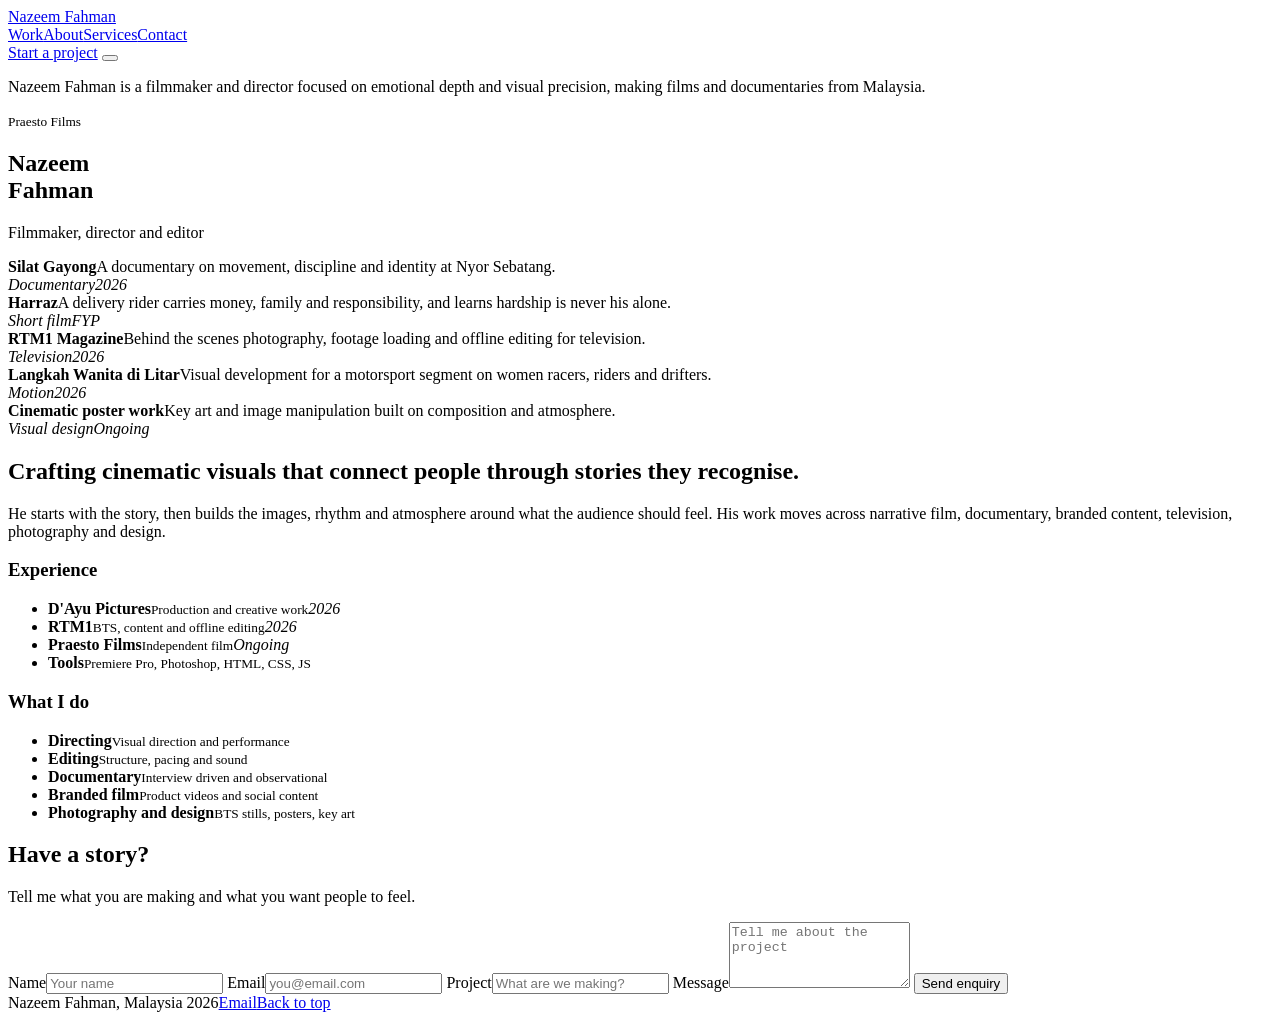
==== index.html @ bcbac44c "s" ====
<!doctype html>
<html lang="en">
<head>
<meta charset="utf-8">
<meta name="viewport" content="width=device-width,initial-scale=1,viewport-fit=cover">
<meta name="description" content="Nazeem Fahman is a filmmaker, director and editor in Malaysia making documentaries, short films and branded content.">
<title>Nazeem Fahman | Filmmaker</title>
<link rel="preconnect" href="https://fonts.googleapis.com">
<link rel="preconnect" href="https://fonts.gstatic.com" crossorigin>
<link href="https://fonts.googleapis.com/css2?family=Inter:wght@300;400;500;600;700&display=swap" rel="stylesheet">
<link rel="stylesheet" href="style.css">
</head>
<body>
<div class="grain" aria-hidden="true"></div>

<header class="nav glass">
  <a href="#top" class="brand">Nazeem Fahman</a>
  <nav><a href="#work">Work</a><a href="#about">About</a><a href="#services">Services</a><a href="#contact">Contact</a></nav>
  <a href="#contact" class="pill">Start a project</a>
  <button class="burger" aria-label="Menu" aria-expanded="false"><i></i><i></i></button>
</header>

<main id="top">

<!--
  SWAP IN YOUR OWN STILLS: add style="--img:url(images/your-still.jpg)" to any
  <div class="img"> below. Without it, the CSS placeholder look is used.
-->

<section class="frame hero">
  <div class="img p1"></div>
  <!-- PROFILE PHOTO: add style="--img:url(images/nazeem.jpg)" and delete the "ph" class -->
  <div class="glass bio"><div class="portrait ph" role="img" aria-label="Portrait of Nazeem Fahman"></div><div><p>Nazeem Fahman is a filmmaker and director focused on emotional depth and visual precision, making films and documentaries from Malaysia.</p><small>Praesto Films</small></div></div>
  <h1>Nazeem<br>Fahman</h1>
  <p class="role">Filmmaker, director and editor</p>
</section>

<div id="work"></div>

<section class="frame">
  <div style="--img:url(assets/img/warisangayong.png)" class="img p2"></div>
  <div class="cap glass"><div><b>Silat Gayong</b><span>A documentary on movement, discipline and identity at Nyor Sebatang.</span></div><em>Documentary</em><em>2026</em></div>
</section>

<section class="frame">
  <div style="--img:url(assets/img/sementaraada.png)" class="img p3"></div>
  <div class="cap glass"><div><b>Harraz</b><span>A delivery rider carries money, family and responsibility, and learns hardship is never his alone.</span></div><em>Short film</em><em>FYP</em></div>
</section>

<section class="frame">
  <div class="img p4"></div>
  <div class="cap glass"><div><b>RTM1 Magazine</b><span>Behind the scenes photography, footage loading and offline editing for television.</span></div><em>Television</em><em>2026</em></div>
</section>

<section class="frame">
  <div class="img p5"></div>
  <div class="cap glass"><div><b>Langkah Wanita di Litar</b><span>Visual development for a motorsport segment on women racers, riders and drifters.</span></div><em>Motion</em><em>2026</em></div>
</section>

<section class="frame">
  <div class="img p6"></div>
  <div class="cap glass"><div><b>Cinematic poster work</b><span>Key art and image manipulation built on composition and atmosphere.</span></div><em>Visual design</em><em>Ongoing</em></div>
</section>

<section class="stage" id="about">
  <div class="img p7"></div>
  <div class="wrap">
    <div class="glass card statement"><h2>Crafting cinematic visuals that connect people through stories they recognise.</h2>
      <p>He starts with the story, then builds the images, rhythm and atmosphere around what the audience should feel. His work moves across narrative film, documentary, branded content, television, photography and design.</p></div>
    <div class="grid2">
      <div class="glass card"><h3>Experience</h3>
        <ul class="plain"><li><b>D'Ayu Pictures</b><small>Production and creative work</small><em>2026</em></li><li><b>RTM1</b><small>BTS, content and offline editing</small><em>2026</em></li><li><b>Praesto Films</b><small>Independent film</small><em>Ongoing</em></li><li><b>Tools</b><small>Premiere Pro, Photoshop, HTML, CSS, JS</small><em></em></li></ul></div>
      <div class="glass card" id="services"><h3>What I do</h3>
        <ul class="plain"><li><b>Directing</b><small>Visual direction and performance</small><em></em></li><li><b>Editing</b><small>Structure, pacing and sound</small><em></em></li><li><b>Documentary</b><small>Interview driven and observational</small><em></em></li><li><b>Branded film</b><small>Product videos and social content</small><em></em></li><li><b>Photography and design</b><small>BTS stills, posters, key art</small><em></em></li></ul></div>
    </div>
  </div>
</section>

<section class="stage" id="contact">
  <div class="img p8"></div>
  <div class="wrap narrow">
    <div class="glass card">
      <h2>Have a story?</h2>
      <p class="sub">Tell me what you are making and what you want people to feel.</p>
      <form id="contactForm">
        <label>Name<input name="name" placeholder="Your name" required></label>
        <label>Email<input name="email" type="email" placeholder="you@email.com" required></label>
        <label>Project<input name="project" placeholder="What are we making?"></label>
        <label>Message<textarea name="message" rows="4" placeholder="Tell me about the project"></textarea></label>
        <button class="btn" type="submit">Send enquiry</button>
        <small id="formMessage" role="status"></small>
      </form>
    </div>
  </div>
</section>
</main>

<footer><span>Nazeem Fahman, Malaysia 2026</span><a href="mailto:nazeem@example.com">Email</a><a href="#top">Back to top</a></footer>
<script src="script.js"></script>
</body>
</html>
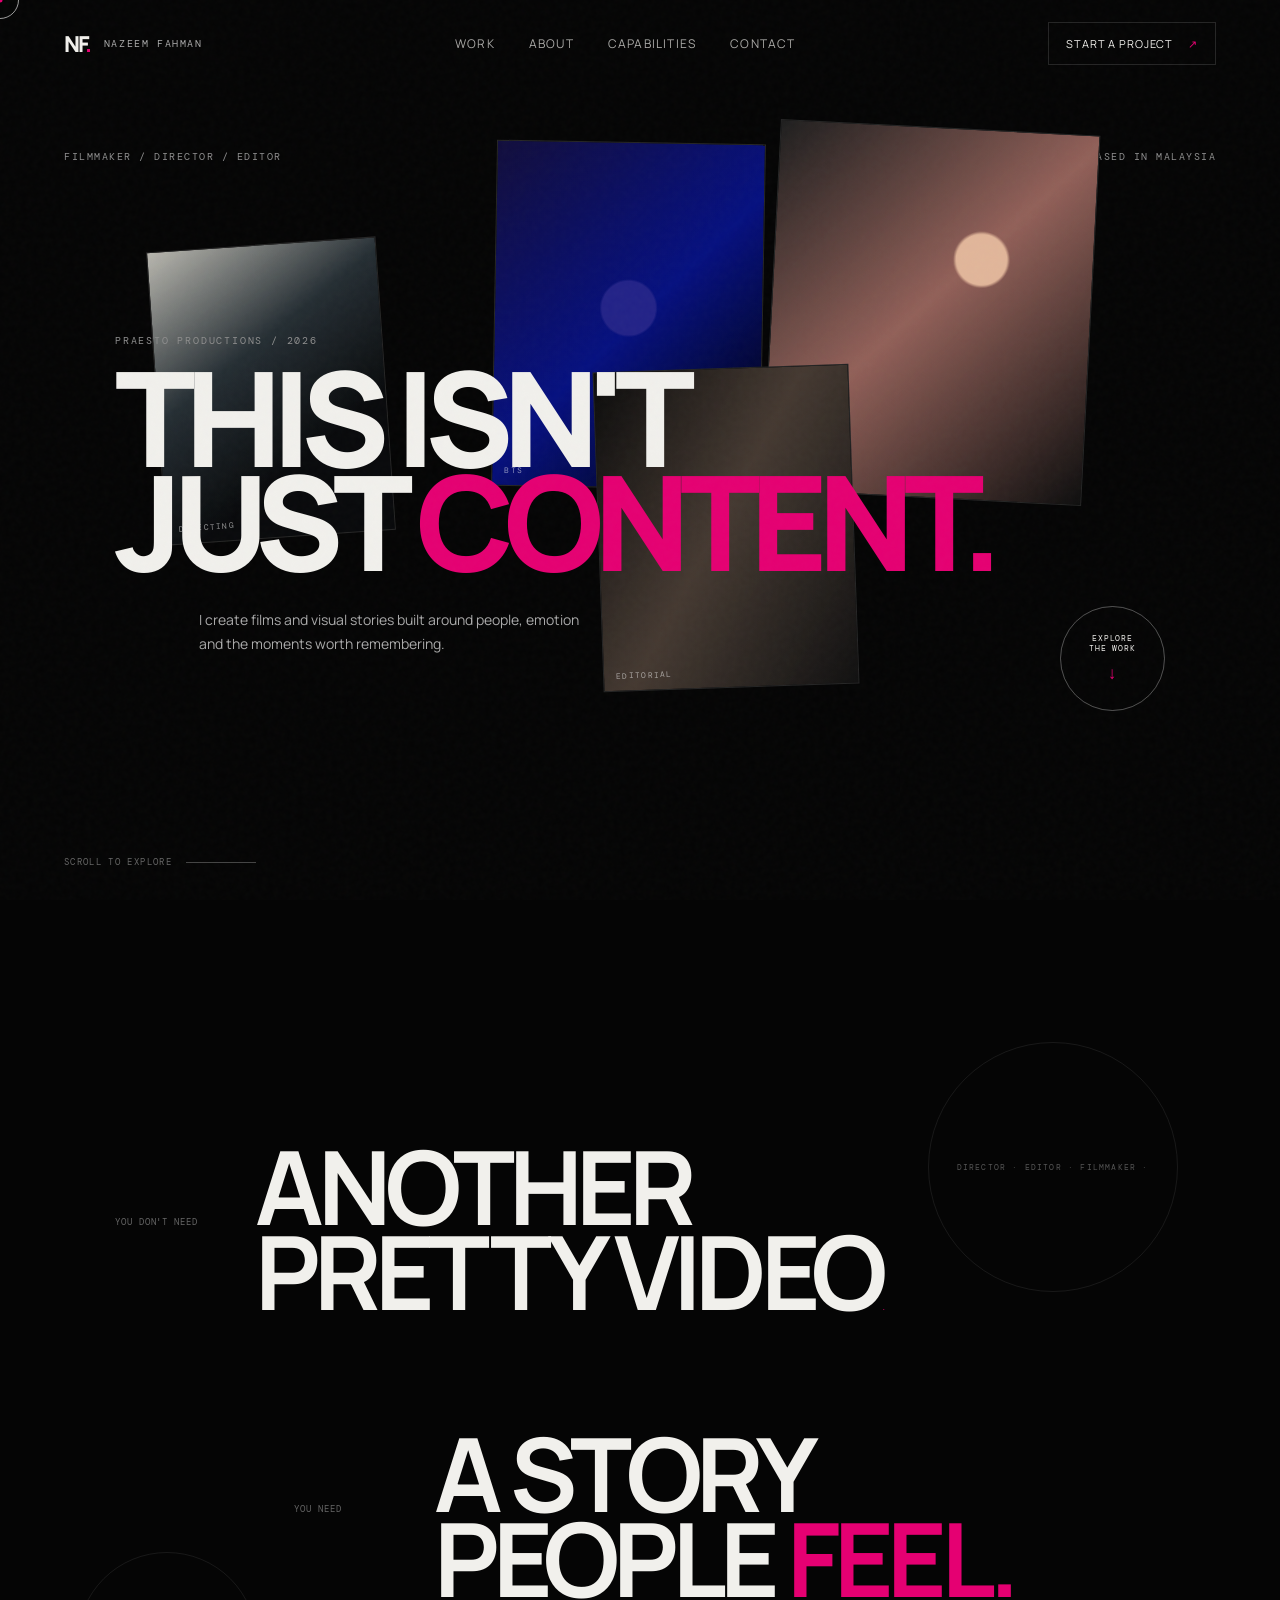
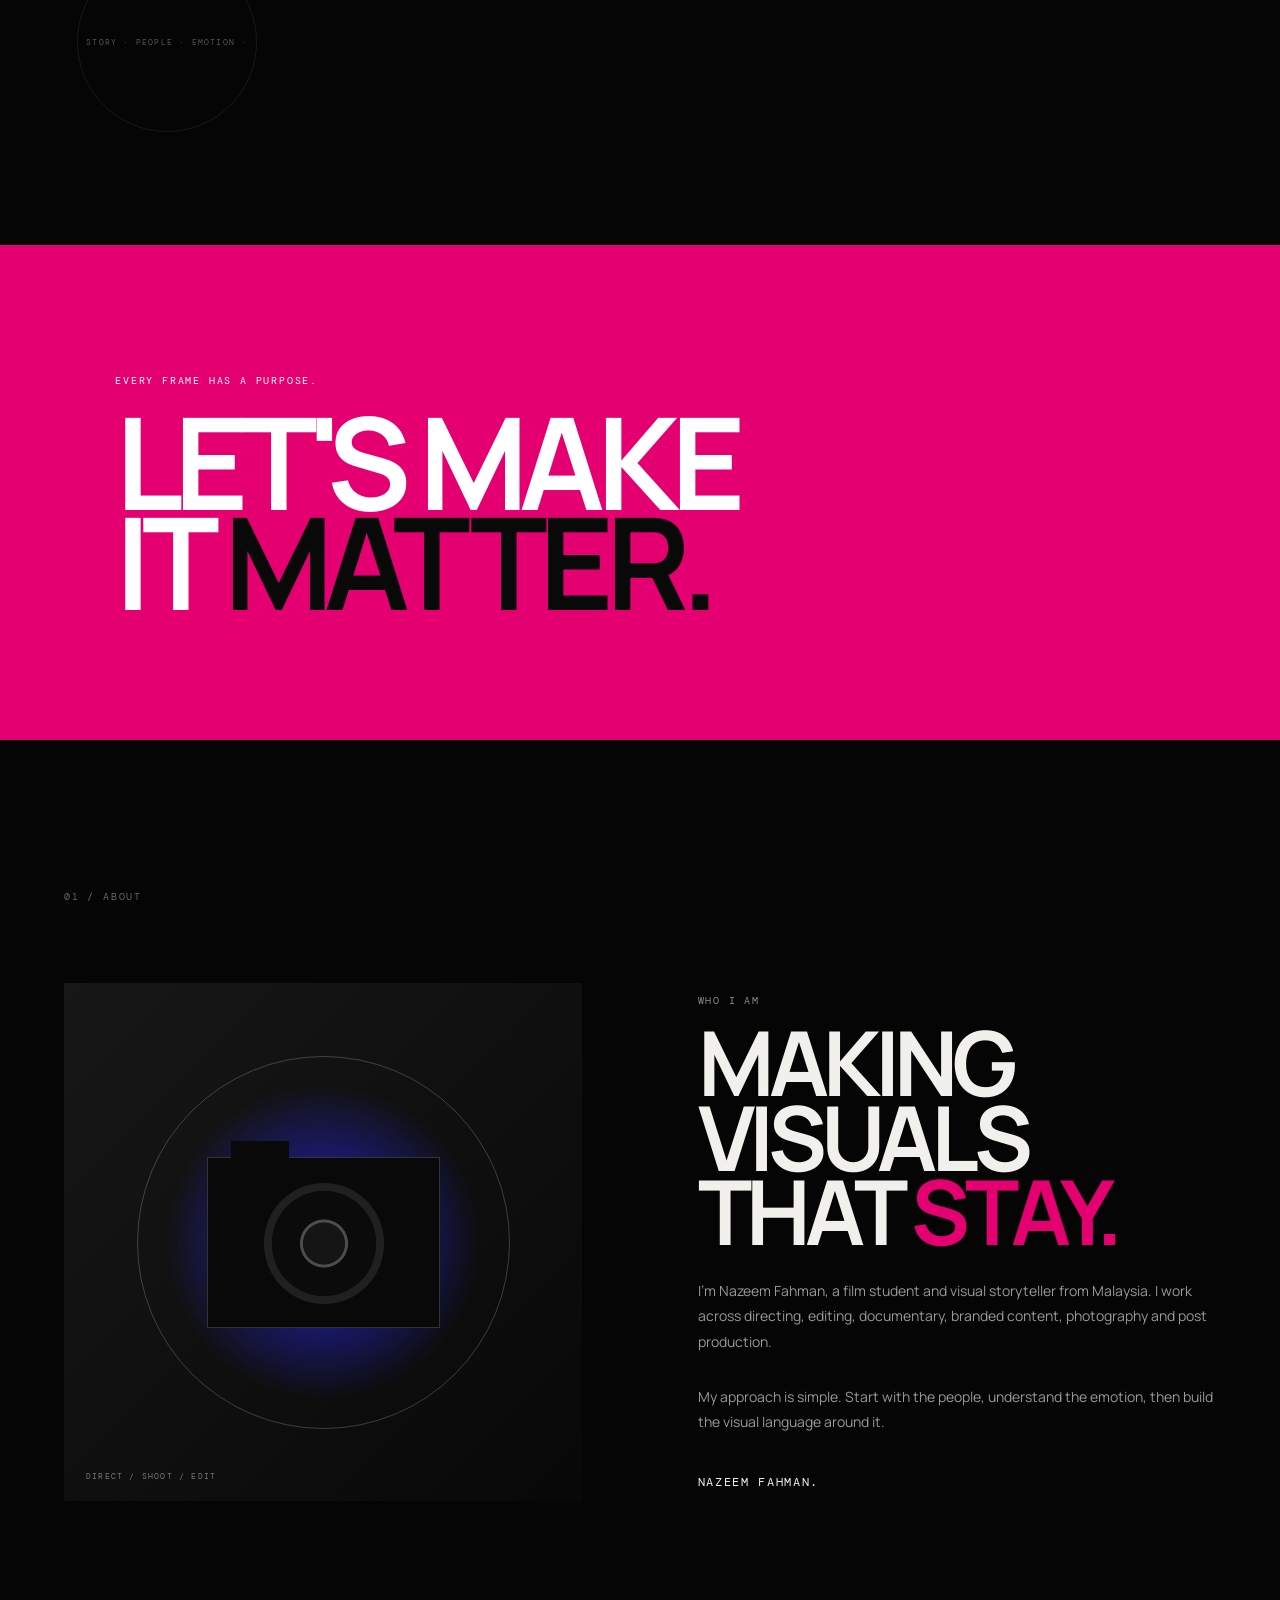
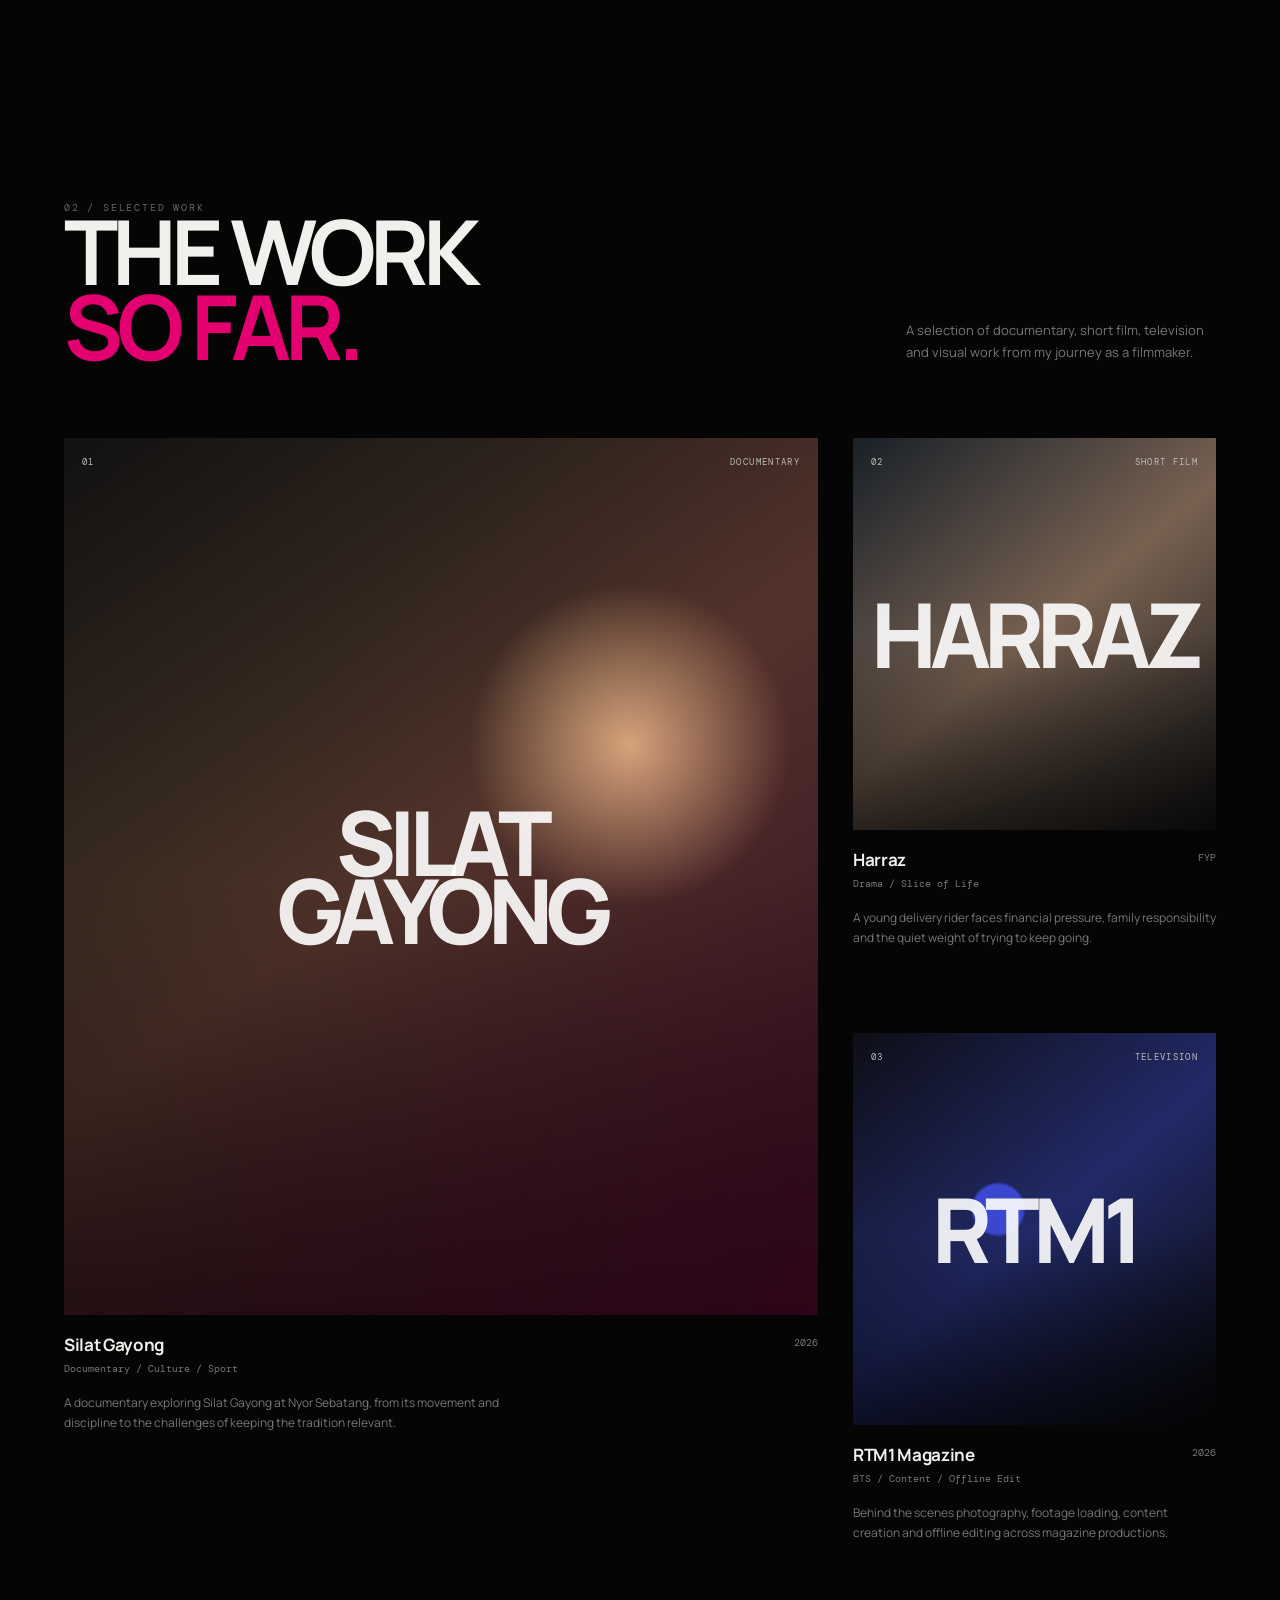
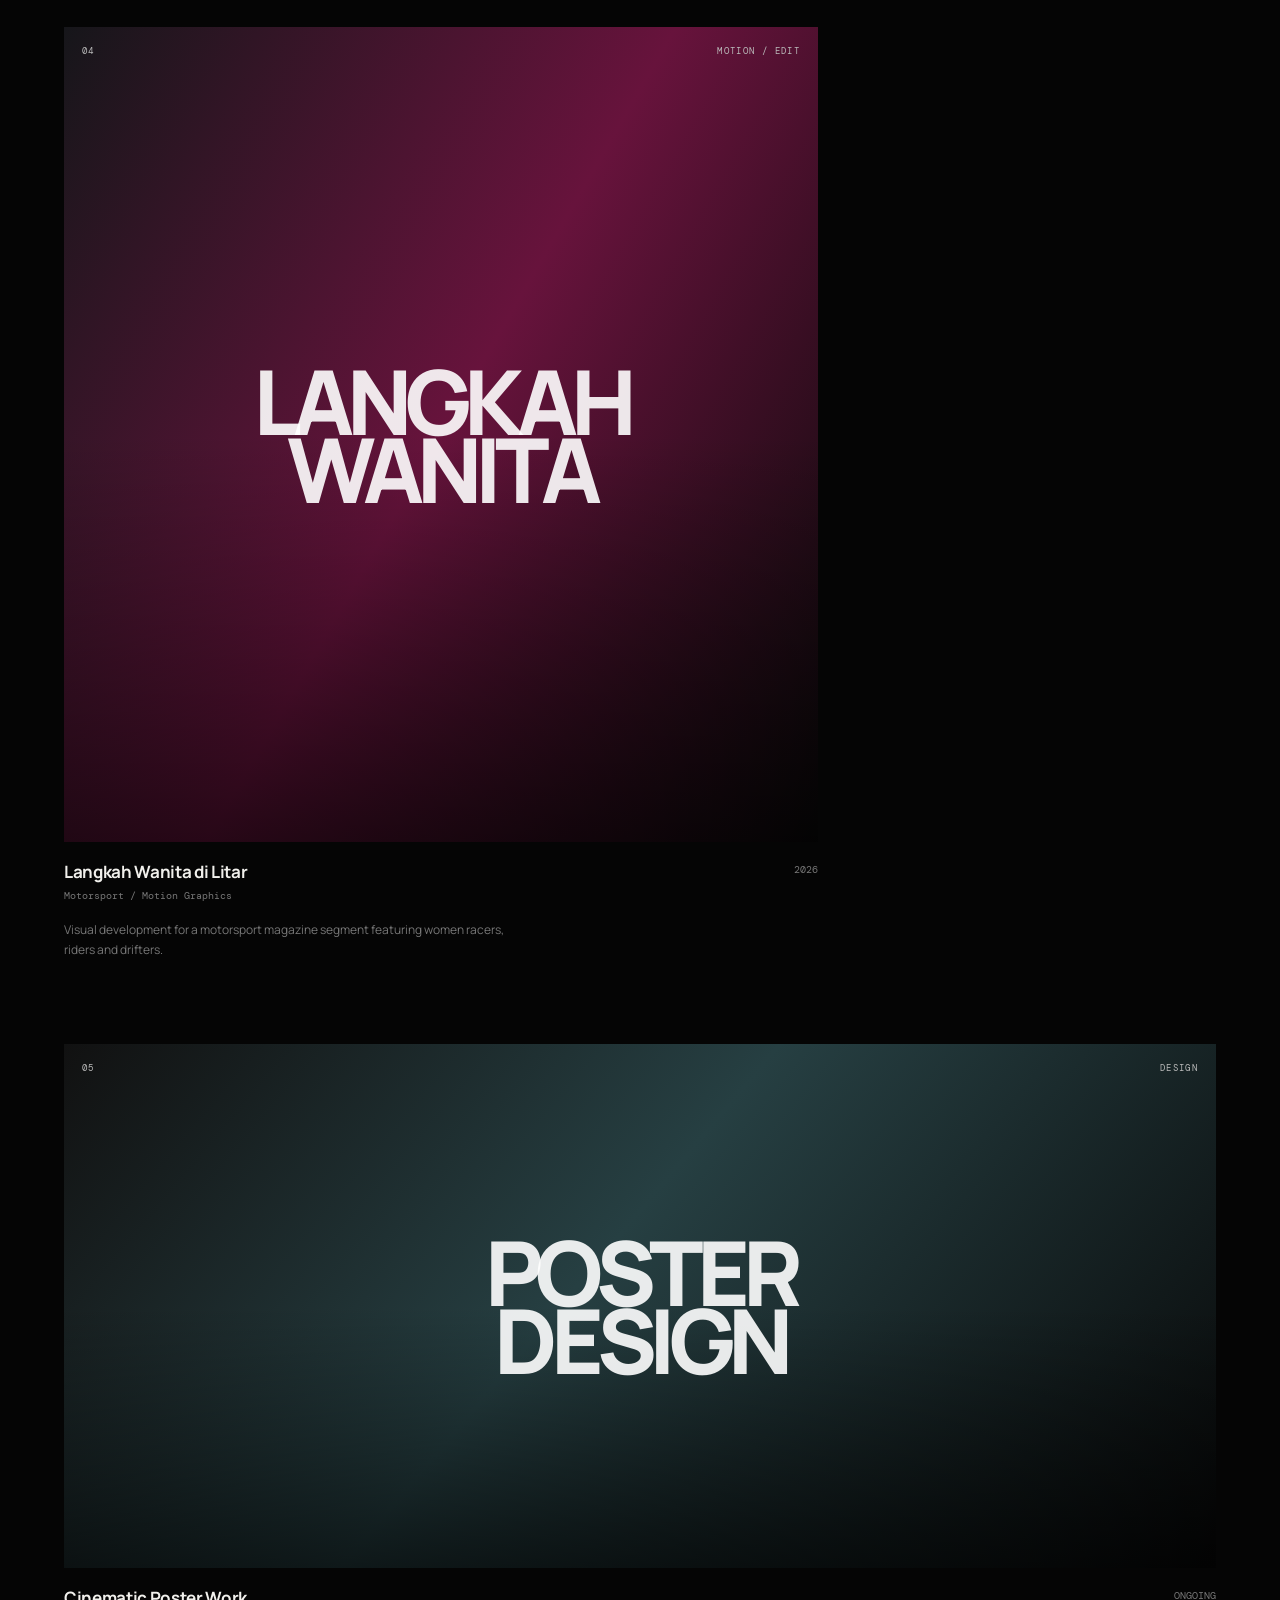
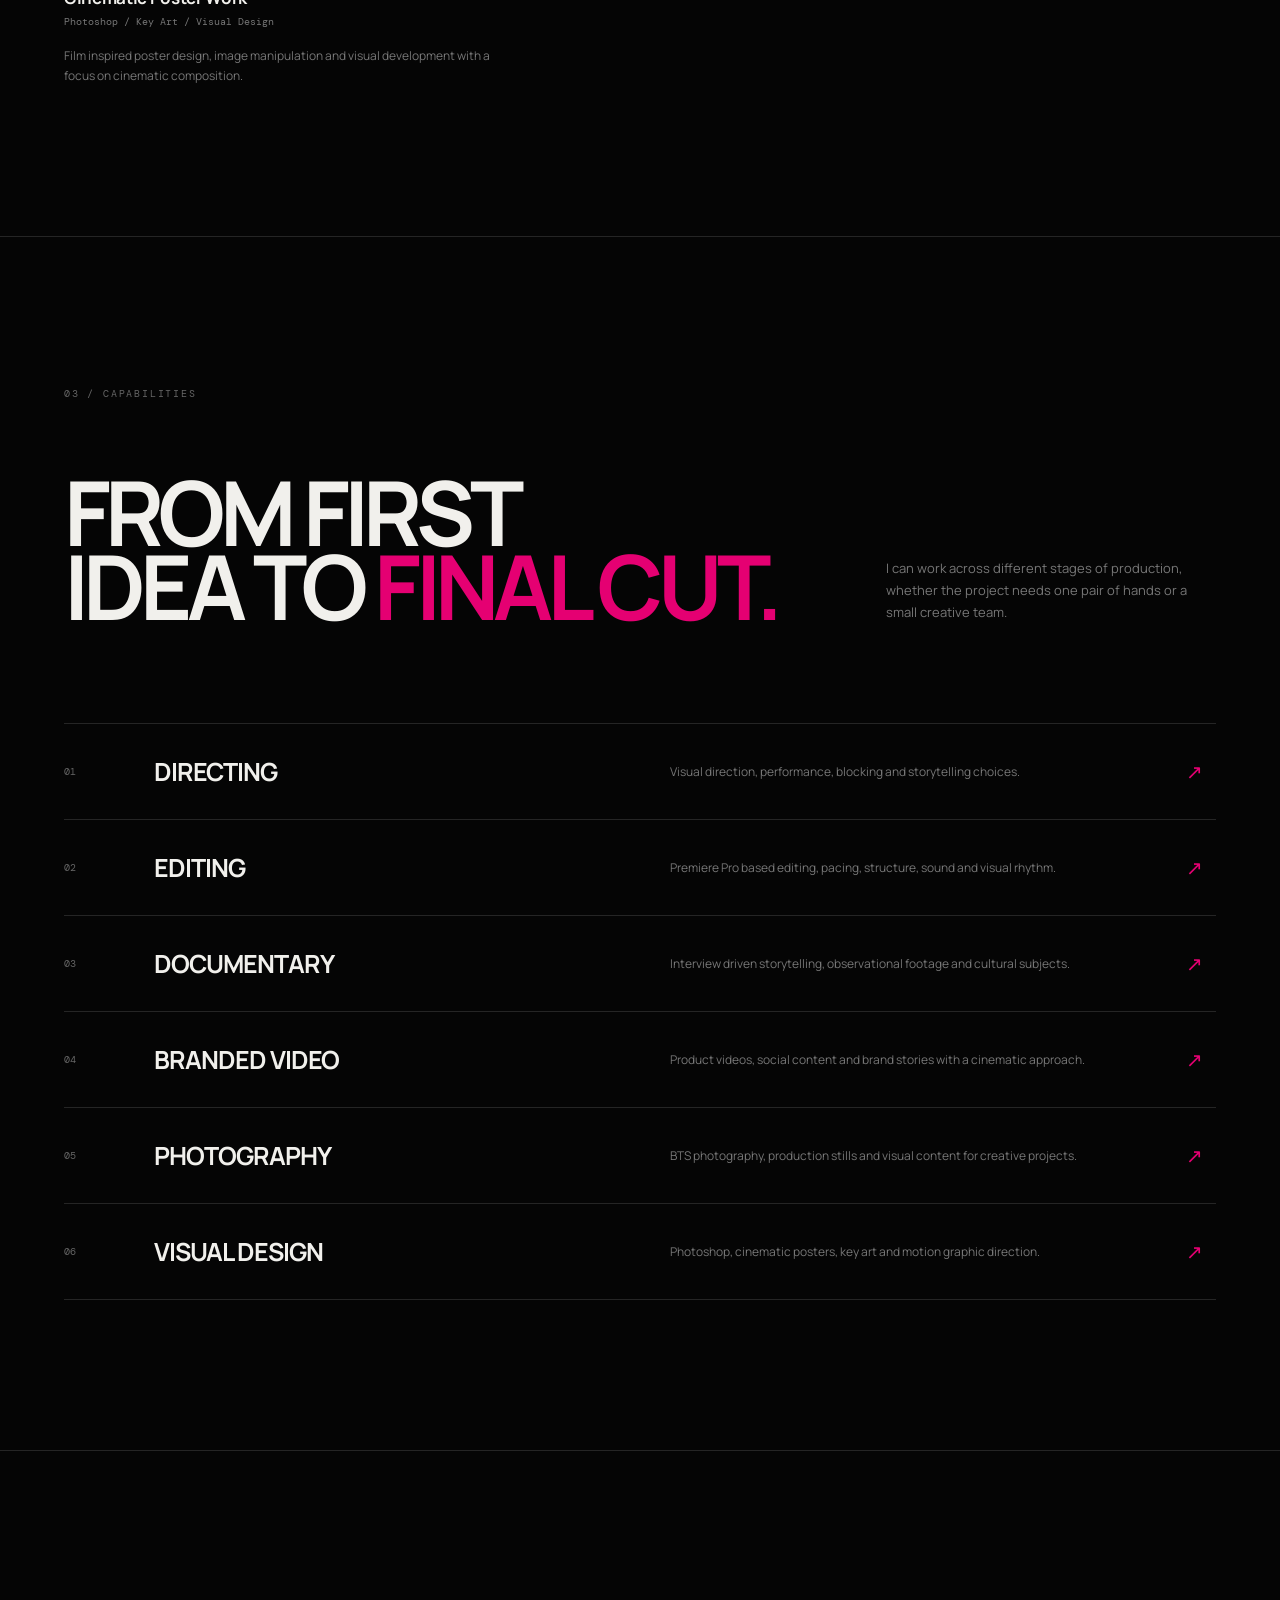
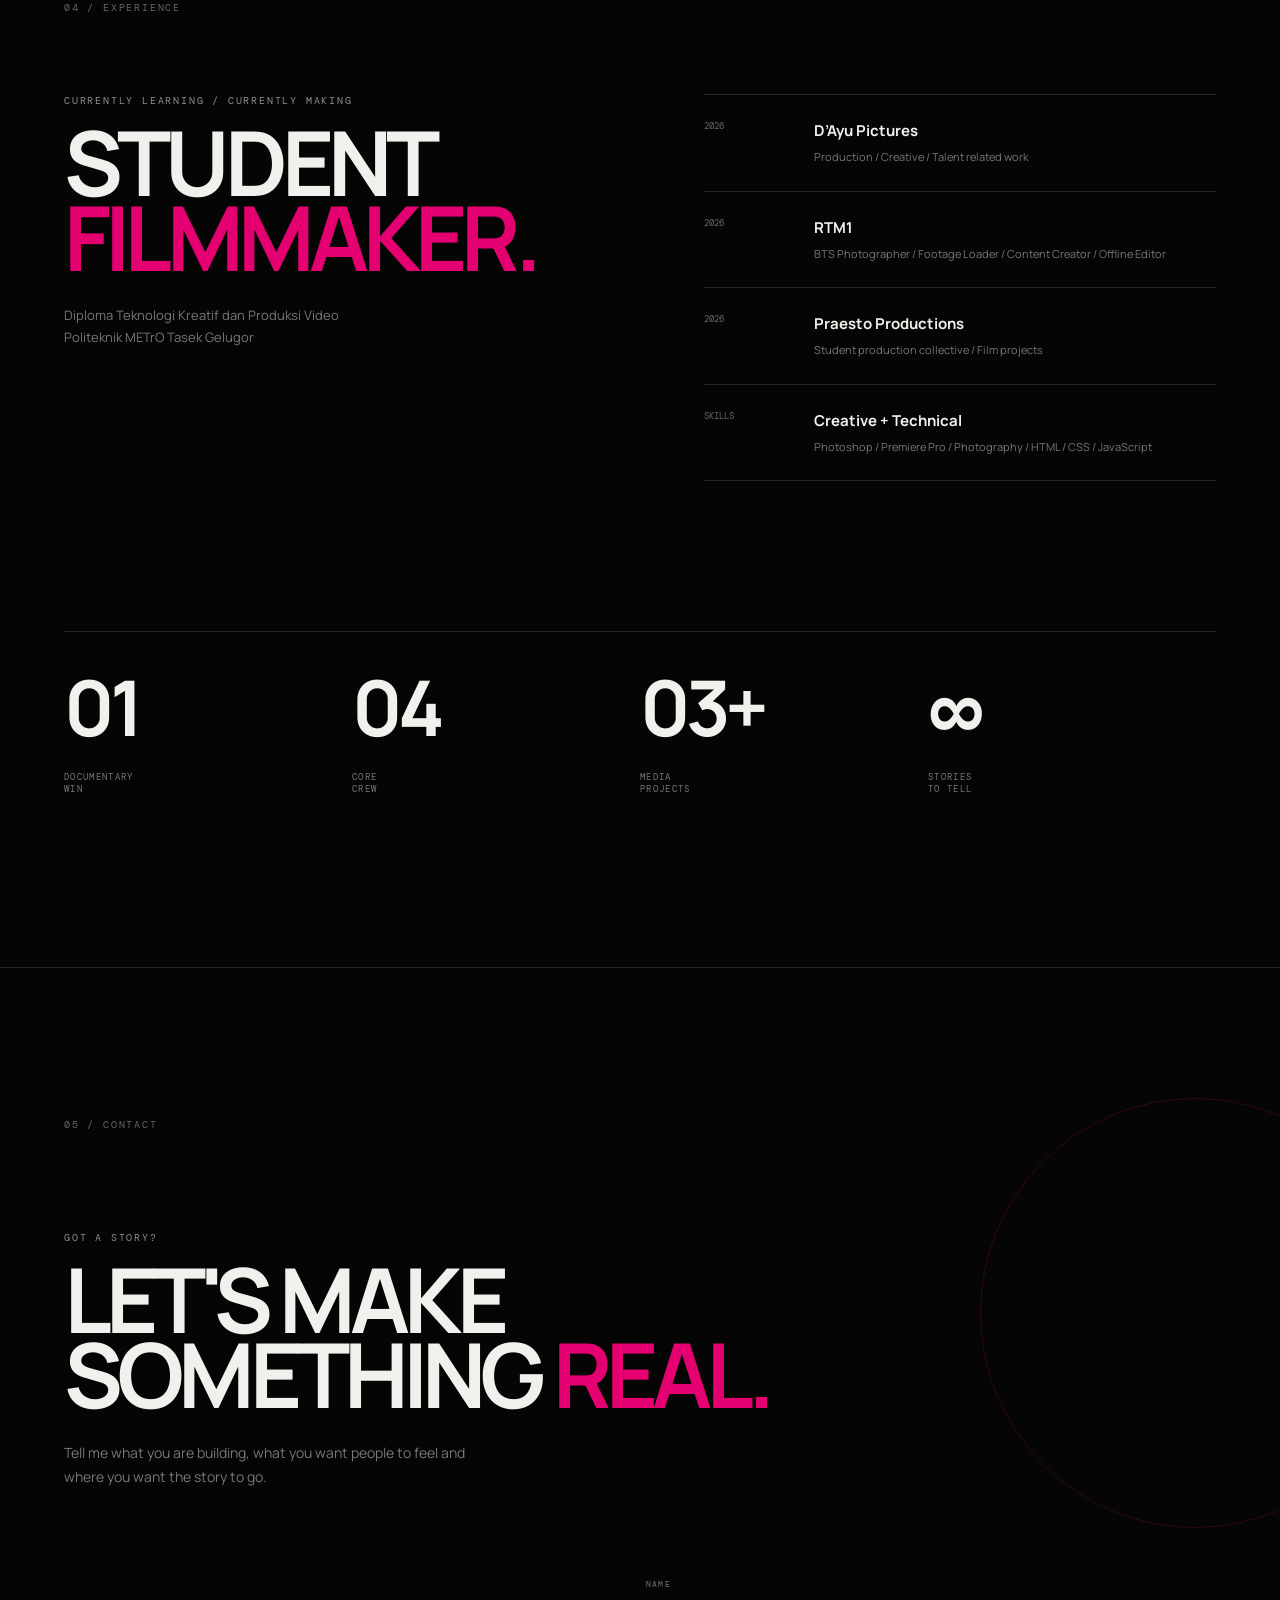
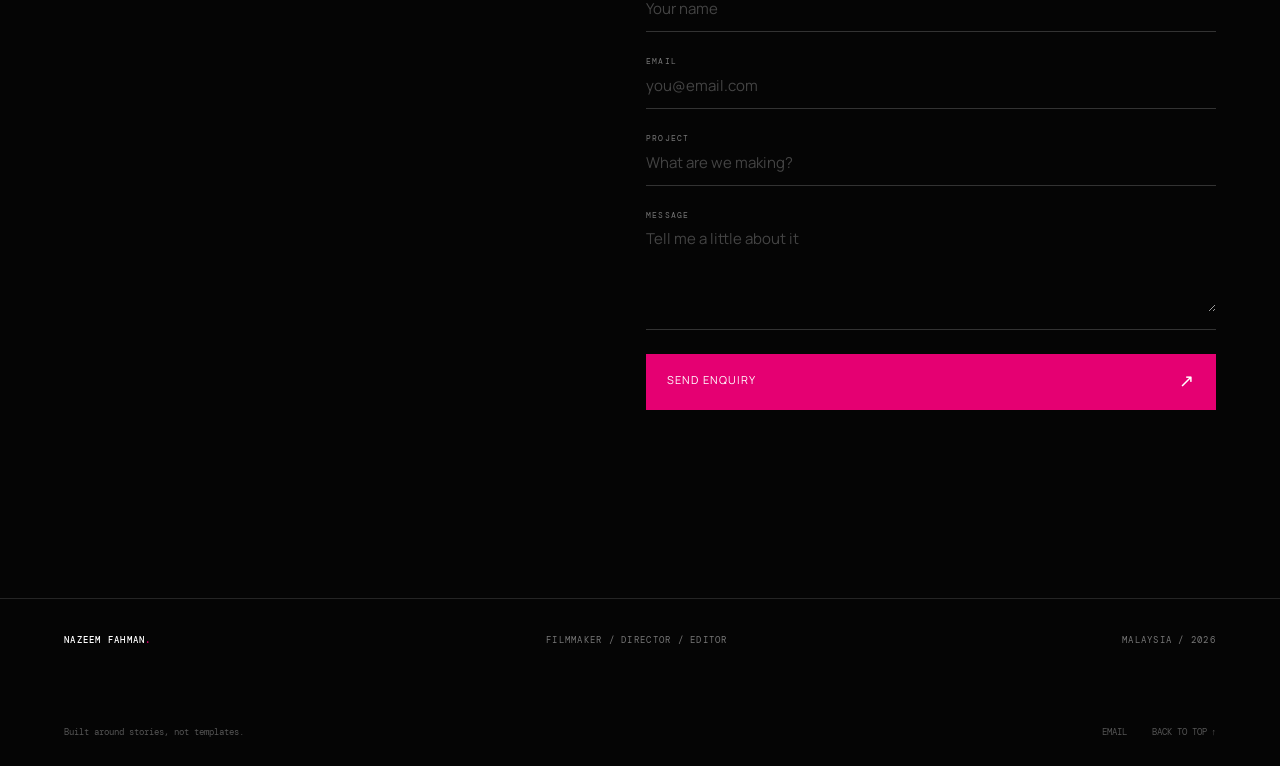
==== commit 7a33ecda: "s" ====
--- a/index.html
+++ b/index.html
@@ -1,101 +1,261 @@
-<!doctype html>
+<!DOCTYPE html>
 <html lang="en">
 <head>
-<meta charset="utf-8">
-<meta name="viewport" content="width=device-width,initial-scale=1,viewport-fit=cover">
-<meta name="description" content="Nazeem Fahman is a filmmaker, director and editor in Malaysia making documentaries, short films and branded content.">
-<title>Nazeem Fahman | Filmmaker</title>
-<link rel="preconnect" href="https://fonts.googleapis.com">
-<link rel="preconnect" href="https://fonts.gstatic.com" crossorigin>
-<link href="https://fonts.googleapis.com/css2?family=Inter:wght@300;400;500;600;700&display=swap" rel="stylesheet">
-<link rel="stylesheet" href="style.css">
+  <meta charset="UTF-8">
+  <meta name="viewport" content="width=device-width, initial-scale=1.0">
+  <meta name="description" content="Nazeem Fahman is a filmmaker, director and editor crafting visual stories through film, documentary, branded content and photography.">
+  <title>Nazeem Fahman | Filmmaker</title>
+  <link rel="preconnect" href="https://fonts.googleapis.com">
+  <link rel="preconnect" href="https://fonts.gstatic.com" crossorigin>
+  <link href="https://fonts.googleapis.com/css2?family=DM+Mono:wght@400;500&family=Manrope:wght@400;500;600;700;800&display=swap" rel="stylesheet">
+  <link rel="stylesheet" href="style.css">
 </head>
 <body>
-<div class="grain" aria-hidden="true"></div>
-
-<header class="nav glass">
-  <a href="#top" class="brand">Nazeem Fahman</a>
-  <nav><a href="#work">Work</a><a href="#about">About</a><a href="#services">Services</a><a href="#contact">Contact</a></nav>
-  <a href="#contact" class="pill">Start a project</a>
-  <button class="burger" aria-label="Menu" aria-expanded="false"><i></i><i></i></button>
-</header>
-
-<main id="top">
-
-<!--
-  SWAP IN YOUR OWN STILLS: add style="--img:url(images/your-still.jpg)" to any
-  <div class="img"> below. Without it, the CSS placeholder look is used.
--->
-
-<section class="frame hero">
-  <div class="img p1"></div>
-  <!-- PROFILE PHOTO: add style="--img:url(images/nazeem.jpg)" and delete the "ph" class -->
-  <div class="glass bio"><div class="portrait ph" role="img" aria-label="Portrait of Nazeem Fahman"></div><div><p>Nazeem Fahman is a filmmaker and director focused on emotional depth and visual precision, making films and documentaries from Malaysia.</p><small>Praesto Films</small></div></div>
-  <h1>Nazeem<br>Fahman</h1>
-  <p class="role">Filmmaker, director and editor</p>
-</section>
-
-<div id="work"></div>
-
-<section class="frame">
-  <div style="--img:url(assets/img/warisangayong.png)" class="img p2"></div>
-  <div class="cap glass"><div><b>Silat Gayong</b><span>A documentary on movement, discipline and identity at Nyor Sebatang.</span></div><em>Documentary</em><em>2026</em></div>
-</section>
-
-<section class="frame">
-  <div style="--img:url(assets/img/sementaraada.png)" class="img p3"></div>
-  <div class="cap glass"><div><b>Harraz</b><span>A delivery rider carries money, family and responsibility, and learns hardship is never his alone.</span></div><em>Short film</em><em>FYP</em></div>
-</section>
-
-<section class="frame">
-  <div class="img p4"></div>
-  <div class="cap glass"><div><b>RTM1 Magazine</b><span>Behind the scenes photography, footage loading and offline editing for television.</span></div><em>Television</em><em>2026</em></div>
-</section>
-
-<section class="frame">
-  <div class="img p5"></div>
-  <div class="cap glass"><div><b>Langkah Wanita di Litar</b><span>Visual development for a motorsport segment on women racers, riders and drifters.</span></div><em>Motion</em><em>2026</em></div>
-</section>
-
-<section class="frame">
-  <div class="img p6"></div>
-  <div class="cap glass"><div><b>Cinematic poster work</b><span>Key art and image manipulation built on composition and atmosphere.</span></div><em>Visual design</em><em>Ongoing</em></div>
-</section>
-
-<section class="stage" id="about">
-  <div class="img p7"></div>
-  <div class="wrap">
-    <div class="glass card statement"><h2>Crafting cinematic visuals that connect people through stories they recognise.</h2>
-      <p>He starts with the story, then builds the images, rhythm and atmosphere around what the audience should feel. His work moves across narrative film, documentary, branded content, television, photography and design.</p></div>
-    <div class="grid2">
-      <div class="glass card"><h3>Experience</h3>
-        <ul class="plain"><li><b>D'Ayu Pictures</b><small>Production and creative work</small><em>2026</em></li><li><b>RTM1</b><small>BTS, content and offline editing</small><em>2026</em></li><li><b>Praesto Films</b><small>Independent film</small><em>Ongoing</em></li><li><b>Tools</b><small>Premiere Pro, Photoshop, HTML, CSS, JS</small><em></em></li></ul></div>
-      <div class="glass card" id="services"><h3>What I do</h3>
-        <ul class="plain"><li><b>Directing</b><small>Visual direction and performance</small><em></em></li><li><b>Editing</b><small>Structure, pacing and sound</small><em></em></li><li><b>Documentary</b><small>Interview driven and observational</small><em></em></li><li><b>Branded film</b><small>Product videos and social content</small><em></em></li><li><b>Photography and design</b><small>BTS stills, posters, key art</small><em></em></li></ul></div>
+
+  <div class="noise"></div>
+  <div class="cursor"></div>
+  <div class="cursor-dot"></div>
+
+  <header class="nav">
+    <a class="brand" href="#top" aria-label="Nazeem Fahman home">
+      <span class="brand-mark">NF<span>.</span></span>
+      <span class="brand-name">NAZEEM FAHMAN</span>
+    </a>
+
+    <nav class="nav-links">
+      <a href="#work">Work</a>
+      <a href="#about">About</a>
+      <a href="#services">Capabilities</a>
+      <a href="#contact">Contact</a>
+    </nav>
+
+    <a class="nav-cta magnetic" href="#contact">Start a project <span>↗</span></a>
+    <button class="menu-btn" aria-label="Open menu"><span></span><span></span></button>
+  </header>
+
+  <main id="top">
+
+    <section class="hero">
+      <div class="hero-meta reveal">
+        <span>FILMMAKER / DIRECTOR / EDITOR</span>
+        <span>BASED IN MALAYSIA</span>
+      </div>
+
+      <div class="hero-collage">
+        <div class="frame frame-a media-placeholder" data-label="DOCUMENTARY">
+          <div class="fake-image image-01"></div>
+        </div>
+        <div class="frame frame-b media-placeholder" data-label="DIRECTING">
+          <div class="fake-image image-02"></div>
+        </div>
+        <div class="frame frame-c media-placeholder" data-label="BTS">
+          <div class="fake-image image-03"></div>
+        </div>
+        <div class="frame frame-d media-placeholder" data-label="EDITORIAL">
+          <div class="fake-image image-04"></div>
+        </div>
+      </div>
+
+      <div class="hero-title reveal">
+        <p class="eyebrow">PRAESTO PRODUCTIONS / 2026</p>
+        <h1>THIS ISN'T<br>JUST <em>CONTENT<span>.</span></em></h1>
+        <p class="hero-copy">I create films and visual stories built around people, emotion and the moments worth remembering.</p>
+        <a href="#work" class="circle-link magnetic"><span>EXPLORE<br>THE WORK</span><b>↓</b></a>
+      </div>
+
+      <div class="scroll-note"><span>SCROLL TO EXPLORE</span><i></i></div>
+    </section>
+
+    <section class="statement">
+      <div class="statement-line reveal">
+        <span>YOU DON'T NEED</span>
+        <strong>ANOTHER<br>PRETTY VIDEO<span>.</span></strong>
+      </div>
+      <div class="statement-line second reveal">
+        <span>YOU NEED</span>
+        <strong>A STORY<br>PEOPLE <em>FEEL.</em></strong>
+      </div>
+      <div class="orbit-word orbit-one">DIRECTOR · EDITOR · FILMMAKER ·</div>
+      <div class="orbit-word orbit-two">STORY · PEOPLE · EMOTION ·</div>
+    </section>
+
+    <section class="accent-break">
+      <p class="reveal">EVERY FRAME HAS A PURPOSE.</p>
+      <h2 class="reveal">LET'S MAKE<br>IT <span>MATTER.</span></h2>
+    </section>
+
+    <section class="intro" id="about">
+      <div class="section-label reveal">01 / ABOUT</div>
+      <div class="intro-content">
+        <div class="camera-window reveal">
+          <div class="camera-circle"></div>
+          <div class="camera-body">
+            <span class="camera-lens"></span>
+            <span class="camera-top"></span>
+          </div>
+          <div class="camera-text">DIRECT / SHOOT / EDIT</div>
+        </div>
+        <div class="intro-copy reveal">
+          <p class="eyebrow">WHO I AM</p>
+          <h2>MAKING VISUALS<br>THAT <span>STAY.</span></h2>
+          <p>I’m Nazeem Fahman, a film student and visual storyteller from Malaysia. I work across directing, editing, documentary, branded content, photography and post production.</p>
+          <p>My approach is simple. Start with the people, understand the emotion, then build the visual language around it.</p>
+          <div class="signature">NAZEEM FAHMAN<span>.</span></div>
+        </div>
+      </div>
+    </section>
+
+    <section class="work" id="work">
+      <div class="section-head reveal">
+        <div>
+          <div class="section-label">02 / SELECTED WORK</div>
+          <h2>THE WORK<br><span>SO FAR.</span></h2>
+        </div>
+        <p>A selection of documentary, short film, television and visual work from my journey as a filmmaker.</p>
+      </div>
+
+      <div class="work-grid">
+        <article class="project project-large reveal">
+          <div class="project-image project-silat">
+            <span class="project-index">01</span>
+            <span class="project-type">DOCUMENTARY</span>
+            <div class="project-visual"><span>SILAT<br>GAYONG</span></div>
+          </div>
+          <div class="project-info">
+            <div><h3>Silat Gayong</h3><p>Documentary / Culture / Sport</p></div>
+            <span class="year">2026</span>
+          </div>
+          <p class="project-description">A documentary exploring Silat Gayong at Nyor Sebatang, from its movement and discipline to the challenges of keeping the tradition relevant.</p>
+        </article>
+
+        <article class="project reveal">
+          <div class="project-image project-harraz">
+            <span class="project-index">02</span>
+            <span class="project-type">SHORT FILM</span>
+            <div class="project-visual"><span>HARRAZ</span></div>
+          </div>
+          <div class="project-info">
+            <div><h3>Harraz</h3><p>Drama / Slice of Life</p></div>
+            <span class="year">FYP</span>
+          </div>
+          <p class="project-description">A young delivery rider faces financial pressure, family responsibility and the quiet weight of trying to keep going.</p>
+        </article>
+
+        <article class="project reveal">
+          <div class="project-image project-rtm">
+            <span class="project-index">03</span>
+            <span class="project-type">TELEVISION</span>
+            <div class="project-visual"><span>RTM1</span></div>
+          </div>
+          <div class="project-info">
+            <div><h3>RTM1 Magazine</h3><p>BTS / Content / Offline Edit</p></div>
+            <span class="year">2026</span>
+          </div>
+          <p class="project-description">Behind the scenes photography, footage loading, content creation and offline editing across magazine productions.</p>
+        </article>
+
+        <article class="project reveal">
+          <div class="project-image project-women">
+            <span class="project-index">04</span>
+            <span class="project-type">MOTION / EDIT</span>
+            <div class="project-visual"><span>LANGKAH<br>WANITA</span></div>
+          </div>
+          <div class="project-info">
+            <div><h3>Langkah Wanita di Litar</h3><p>Motorsport / Motion Graphics</p></div>
+            <span class="year">2026</span>
+          </div>
+          <p class="project-description">Visual development for a motorsport magazine segment featuring women racers, riders and drifters.</p>
+        </article>
+
+        <article class="project project-wide reveal">
+          <div class="project-image project-digital">
+            <span class="project-index">05</span>
+            <span class="project-type">DESIGN</span>
+            <div class="project-visual"><span>POSTER<br>DESIGN</span></div>
+          </div>
+          <div class="project-info">
+            <div><h3>Cinematic Poster Work</h3><p>Photoshop / Key Art / Visual Design</p></div>
+            <span class="year">ONGOING</span>
+          </div>
+          <p class="project-description">Film inspired poster design, image manipulation and visual development with a focus on cinematic composition.</p>
+        </article>
+      </div>
+    </section>
+
+    <section class="capabilities" id="services">
+      <div class="section-label reveal">03 / CAPABILITIES</div>
+      <div class="cap-title reveal">
+        <h2>FROM FIRST<br>IDEA TO <span>FINAL CUT.</span></h2>
+        <p>I can work across different stages of production, whether the project needs one pair of hands or a small creative team.</p>
+      </div>
+
+      <div class="service-list">
+        <div class="service reveal"><span>01</span><h3>DIRECTING</h3><p>Visual direction, performance, blocking and storytelling choices.</p><b>↗</b></div>
+        <div class="service reveal"><span>02</span><h3>EDITING</h3><p>Premiere Pro based editing, pacing, structure, sound and visual rhythm.</p><b>↗</b></div>
+        <div class="service reveal"><span>03</span><h3>DOCUMENTARY</h3><p>Interview driven storytelling, observational footage and cultural subjects.</p><b>↗</b></div>
+        <div class="service reveal"><span>04</span><h3>BRANDED VIDEO</h3><p>Product videos, social content and brand stories with a cinematic approach.</p><b>↗</b></div>
+        <div class="service reveal"><span>05</span><h3>PHOTOGRAPHY</h3><p>BTS photography, production stills and visual content for creative projects.</p><b>↗</b></div>
+        <div class="service reveal"><span>06</span><h3>VISUAL DESIGN</h3><p>Photoshop, cinematic posters, key art and motion graphic direction.</p><b>↗</b></div>
+      </div>
+    </section>
+
+    <section class="experience">
+      <div class="section-label reveal">04 / EXPERIENCE</div>
+      <div class="experience-wrap">
+        <div class="experience-main reveal">
+          <p class="eyebrow">CURRENTLY LEARNING / CURRENTLY MAKING</p>
+          <h2>STUDENT<br><span>FILMMAKER.</span></h2>
+          <p>Diploma Teknologi Kreatif dan Produksi Video<br>Politeknik METrO Tasek Gelugor</p>
+        </div>
+        <div class="experience-list">
+          <div class="exp-item reveal"><span>2026</span><strong>D’Ayu Pictures</strong><small>Production / Creative / Talent related work</small></div>
+          <div class="exp-item reveal"><span>2026</span><strong>RTM1</strong><small>BTS Photographer / Footage Loader / Content Creator / Offline Editor</small></div>
+          <div class="exp-item reveal"><span>2026</span><strong>Praesto Productions</strong><small>Student production collective / Film projects</small></div>
+          <div class="exp-item reveal"><span>SKILLS</span><strong>Creative + Technical</strong><small>Photoshop / Premiere Pro / Photography / HTML / CSS / JavaScript</small></div>
+        </div>
+      </div>
+    </section>
+
+    <section class="numbers">
+      <div class="number reveal"><strong>01</strong><span>DOCUMENTARY<br>WIN</span></div>
+      <div class="number reveal"><strong>04</strong><span>CORE<br>CREW</span></div>
+      <div class="number reveal"><strong>03+</strong><span>MEDIA<br>PROJECTS</span></div>
+      <div class="number reveal"><strong>∞</strong><span>STORIES<br>TO TELL</span></div>
+    </section>
+
+    <section class="cta" id="contact">
+      <div class="cta-orbit"></div>
+      <div class="section-label reveal">05 / CONTACT</div>
+      <div class="cta-copy reveal">
+        <p class="eyebrow">GOT A STORY?</p>
+        <h2>LET'S MAKE<br>SOMETHING <span>REAL.</span></h2>
+        <p>Tell me what you are building, what you want people to feel and where you want the story to go.</p>
+      </div>
+
+      <form class="contact-form reveal" id="contactForm">
+        <label><span>NAME</span><input name="name" type="text" placeholder="Your name" required></label>
+        <label><span>EMAIL</span><input name="email" type="email" placeholder="you@email.com" required></label>
+        <label><span>PROJECT</span><input name="project" type="text" placeholder="What are we making?"></label>
+        <label><span>MESSAGE</span><textarea name="message" rows="4" placeholder="Tell me a little about it"></textarea></label>
+        <button class="submit magnetic" type="submit">SEND ENQUIRY <span>↗</span></button>
+        <p id="formMessage" class="form-message"></p>
+      </form>
+    </section>
+
+  </main>
+
+  <footer>
+    <div class="footer-top">
+      <span>NAZEEM FAHMAN<span class="pink">.</span></span>
+      <span>FILMMAKER / DIRECTOR / EDITOR</span>
+      <span>MALAYSIA / 2026</span>
     </div>
-  </div>
-</section>
-
-<section class="stage" id="contact">
-  <div class="img p8"></div>
-  <div class="wrap narrow">
-    <div class="glass card">
-      <h2>Have a story?</h2>
-      <p class="sub">Tell me what you are making and what you want people to feel.</p>
-      <form id="contactForm">
-        <label>Name<input name="name" placeholder="Your name" required></label>
-        <label>Email<input name="email" type="email" placeholder="you@email.com" required></label>
-        <label>Project<input name="project" placeholder="What are we making?"></label>
-        <label>Message<textarea name="message" rows="4" placeholder="Tell me about the project"></textarea></label>
-        <button class="btn" type="submit">Send enquiry</button>
-        <small id="formMessage" role="status"></small>
-      </form>
+    <div class="footer-bottom">
+      <p>Built around stories, not templates.</p>
+      <div><a href="mailto:nazeem@example.com">EMAIL</a><a href="#top">BACK TO TOP ↑</a></div>
     </div>
-  </div>
-</section>
-</main>
-
-<footer><span>Nazeem Fahman, Malaysia 2026</span><a href="mailto:nazeem@example.com">Email</a><a href="#top">Back to top</a></footer>
-<script src="script.js"></script>
+  </footer>
+
+  <script src="script.js"></script>
 </body>
 </html>
--- a/style.css
+++ b/style.css
@@ -0,0 +1,235 @@
+:root {
+  --black: #050505;
+  --soft: #f1f0ec;
+  --muted: #8e8e8e;
+  --line: rgba(255,255,255,.13);
+  --pink: #e50072;
+  --pink2: #ff2b91;
+  --max: 1320px;
+}
+
+* { box-sizing: border-box; margin: 0; padding: 0; }
+html { scroll-behavior: smooth; }
+body {
+  background: var(--black);
+  color: var(--soft);
+  font-family: "Manrope", sans-serif;
+  overflow-x: hidden;
+  cursor: none;
+}
+a { color: inherit; text-decoration: none; }
+button, input, textarea { font: inherit; }
+::selection { background: var(--pink); color: white; }
+
+.noise {
+  position: fixed; inset: 0; z-index: 999; pointer-events: none; opacity: .035;
+  background-image: url("data:image/svg+xml,%3Csvg viewBox='0 0 180 180' xmlns='http://www.w3.org/2000/svg'%3E%3Cfilter id='n'%3E%3CfeTurbulence type='fractalNoise' baseFrequency='.85' numOctaves='3' stitchTiles='stitch'/%3E%3C/filter%3E%3Crect width='100%25' height='100%25' filter='url(%23n)' opacity='.7'/%3E%3C/svg%3E");
+}
+
+.cursor, .cursor-dot {
+  position: fixed; pointer-events: none; z-index: 1000; border-radius: 50%;
+  transform: translate(-50%, -50%);
+}
+.cursor { width: 38px; height: 38px; border: 1px solid rgba(255,255,255,.6); transition: width .25s, height .25s, background .25s, border .25s; }
+.cursor-dot { width: 5px; height: 5px; background: var(--pink); }
+.cursor.active { width: 70px; height: 70px; background: var(--pink); border-color: var(--pink); mix-blend-mode: difference; }
+
+.nav {
+  position: fixed; top: 0; left: 0; width: 100%; z-index: 50;
+  height: 88px; padding: 0 5vw; display: flex; align-items: center; justify-content: space-between;
+  border-bottom: 1px solid transparent; transition: .4s;
+}
+.nav.scrolled { background: rgba(5,5,5,.82); backdrop-filter: blur(18px); border-color: var(--line); }
+.brand { display: flex; align-items: center; gap: 13px; }
+.brand-mark { font-size: 22px; font-weight: 800; letter-spacing: -.08em; }
+.brand-mark span, .pink { color: var(--pink); }
+.brand-name { font-family: "DM Mono"; font-size: 10px; letter-spacing: .16em; color: #aaa; }
+.nav-links { display: flex; gap: 34px; font-size: 12px; text-transform: uppercase; letter-spacing: .1em; }
+.nav-links a { opacity: .7; transition: .25s; }
+.nav-links a:hover { opacity: 1; color: var(--pink2); }
+.nav-cta { border: 1px solid var(--line); padding: 13px 17px; font-size: 11px; text-transform: uppercase; letter-spacing: .08em; }
+.nav-cta span { color: var(--pink); margin-left: 12px; }
+.menu-btn { display: none; background: none; border: 0; }
+.menu-btn span { display: block; width: 28px; height: 1px; background: white; margin: 7px; }
+
+.hero { min-height: 100svh; padding: 150px 5vw 70px; position: relative; overflow: hidden; }
+.hero-meta { display: flex; justify-content: space-between; font: 10px "DM Mono"; color: var(--muted); letter-spacing: .15em; }
+.hero-collage { position: absolute; inset: 120px 6vw 50px; pointer-events: none; }
+.frame { position: absolute; overflow: hidden; border: 1px solid rgba(255,255,255,.09); background: #101010; }
+.frame-a { width: 25vw; height: 29vw; right: 10%; top: 1%; transform: rotate(3deg); }
+.frame-b { width: 18vw; height: 23vw; left: 7%; top: 17%; transform: rotate(-4deg); }
+.frame-c { width: 21vw; height: 27vw; left: 37%; top: 3%; transform: rotate(1deg); }
+.frame-d { width: 20vw; height: 25vw; right: 31%; top: 34%; transform: rotate(-2deg); }
+.fake-image { width: 100%; height: 100%; filter: saturate(.75) contrast(1.05); transition: transform 1.2s; }
+.frame:hover .fake-image { transform: scale(1.08); }
+.image-01 { background: radial-gradient(circle at 65% 35%, #e8b18d 0 8%, transparent 9%), linear-gradient(135deg,#232323,#9e5f55 48%,#141414); }
+.image-02 { background: linear-gradient(145deg,#b6b4aa,#273239 38%,#0e1012 70%); }
+.image-03 { background: radial-gradient(circle at 50% 48%,#2525a5 0 12%,transparent 13%), linear-gradient(135deg,#17124c,#0714a1 52%,#060606); }
+.image-04 { background: linear-gradient(120deg,#111,#4b3c32 48%,#161616); }
+.media-placeholder::after { content: attr(data-label); position: absolute; left: 12px; bottom: 10px; font: 8px "DM Mono"; letter-spacing: .16em; color: rgba(255,255,255,.55); }
+
+.hero-title { position: relative; z-index: 3; max-width: 1050px; margin: 19vh auto 0; }
+.eyebrow { font: 10px "DM Mono"; color: var(--muted); letter-spacing: .18em; margin-bottom: 18px; }
+.hero h1 { font-size: clamp(58px, 10.3vw, 155px); line-height: .79; letter-spacing: -.075em; font-weight: 800; text-transform: uppercase; }
+.hero h1 em, .hero h1 span { color: var(--pink); font-style: normal; }
+.hero-copy { max-width: 390px; margin: 35px 0 0 8%; color: #aaa; font-size: 14px; line-height: 1.7; }
+.circle-link {
+  width: 105px; height: 105px; border: 1px solid rgba(255,255,255,.3); border-radius: 50%;
+  display: flex; flex-direction: column; justify-content: center; align-items: center; gap: 9px;
+  margin: -50px 0 0 auto; font: 8px "DM Mono"; letter-spacing: .12em; text-align: center;
+}
+.circle-link b { color: var(--pink); font-size: 17px; }
+.scroll-note { position: absolute; bottom: 32px; left: 5vw; display: flex; align-items: center; gap: 14px; color: #666; font: 9px "DM Mono"; letter-spacing: .15em; }
+.scroll-note i { width: 70px; height: 1px; background: #444; }
+
+.statement { min-height: 105vh; padding: 15vh 9vw; position: relative; display: flex; flex-direction: column; justify-content: center; overflow: hidden; }
+.statement-line { display: flex; align-items: baseline; gap: 30px; }
+.statement-line span { width: 110px; color: #666; font: 9px "DM Mono"; letter-spacing: .1em; }
+.statement-line strong { font-size: clamp(48px, 8vw, 118px); line-height: .83; letter-spacing: -.065em; }
+.statement-line strong span, .statement-line em { color: var(--pink); font-style: normal; }
+.statement-line.second { margin: 13vh 0 0 14vw; }
+.orbit-word { position: absolute; border: 1px solid rgba(255,255,255,.08); width: 250px; height: 250px; border-radius: 50%; display: grid; place-items: center; color: #555; font: 8px "DM Mono"; letter-spacing: .15em; text-align: center; }
+.orbit-one { right: 8%; top: 15%; animation: spin 18s linear infinite; }
+.orbit-two { left: 6%; bottom: 12%; width: 180px; height: 180px; animation: spin 14s linear infinite reverse; }
+@keyframes spin { to { transform: rotate(360deg); } }
+
+.accent-break { background: var(--pink); color: white; min-height: 55vh; padding: 12vh 9vw; display: flex; flex-direction: column; justify-content: center; }
+.accent-break p { font: 10px "DM Mono"; letter-spacing: .18em; margin-bottom: 25px; }
+.accent-break h2 { font-size: clamp(60px, 10vw, 145px); line-height: .78; letter-spacing: -.07em; }
+.accent-break h2 span { color: #090909; }
+
+section.intro, section.work, section.capabilities, section.experience, section.cta { max-width: var(--max); margin: auto; padding: 150px 5vw; }
+.section-label { color: #666; font: 10px "DM Mono"; letter-spacing: .18em; }
+.intro-content { display: grid; grid-template-columns: 1fr 1fr; gap: 9vw; align-items: center; margin-top: 80px; }
+.camera-window { aspect-ratio: 1 / 1; background: #101010; position: relative; overflow: hidden; display: grid; place-items: center; }
+.camera-window::before { content: ""; position: absolute; inset: 0; background: radial-gradient(circle at 50% 50%, rgba(42,40,255,.8), transparent 43%), linear-gradient(135deg,#171717,#080808); }
+.camera-circle { width: 72%; aspect-ratio: 1; border: 1px solid rgba(255,255,255,.2); border-radius: 50%; position: absolute; }
+.camera-body { width: 45%; height: 33%; background: #090909; border: 1px solid #333; position: relative; z-index: 2; }
+.camera-lens { position: absolute; width: 45%; aspect-ratio: 1; border-radius: 50%; background: radial-gradient(circle,#151515 0 28%,#4c4c4c 29% 32%,#0b0b0b 33% 100%); left: 28%; top: 20%; box-shadow: 0 0 0 8px #202020; }
+.camera-top { position: absolute; width: 25%; height: 12%; background: #090909; top: -10%; left: 10%; }
+.camera-text { position: absolute; bottom: 20px; left: 22px; font: 8px "DM Mono"; color: #777; letter-spacing: .15em; }
+.intro-copy h2, .section-head h2, .cap-title h2, .experience-main h2, .cta-copy h2 { font-size: clamp(50px, 7vw, 100px); line-height: .83; letter-spacing: -.065em; }
+.intro-copy h2 span, .section-head h2 span, .cap-title h2 span, .experience-main h2 span, .cta-copy h2 span { color: var(--pink); }
+.intro-copy > p:not(.eyebrow) { max-width: 520px; color: #999; line-height: 1.8; font-size: 14px; margin-top: 30px; }
+.signature { margin-top: 40px; font: 12px "DM Mono"; letter-spacing: .14em; }
+
+.section-head { display: flex; justify-content: space-between; align-items: end; gap: 50px; margin-bottom: 75px; }
+.section-head > p { max-width: 310px; color: #777; font-size: 13px; line-height: 1.7; }
+.work-grid { display: grid; grid-template-columns: 1.35fr .65fr; gap: 85px 35px; }
+.project-large { grid-row: span 2; }
+.project-image { aspect-ratio: 1 / 1.08; position: relative; overflow: hidden; background: #111; }
+.project-large .project-image { aspect-ratio: .86 / 1; }
+.project-wide { grid-column: 1 / -1; }
+.project-wide .project-image { aspect-ratio: 2.2 / 1; }
+.project-image::after { content: ""; position: absolute; inset: 0; background: linear-gradient(180deg,transparent 50%,rgba(0,0,0,.62)); }
+.project-visual { position: absolute; inset: 0; display: grid; place-items: center; z-index: 1; }
+.project-visual span { font-size: clamp(38px, 7vw, 105px); font-weight: 800; letter-spacing: -.08em; line-height: .76; text-align: center; color: rgba(255,255,255,.9); }
+.project-silat { background: radial-gradient(circle at 75% 35%, #d5ad7b, transparent 20%), linear-gradient(145deg,#111,#4a3527 48%,#0c0c0c); }
+.project-silat .project-visual { background: linear-gradient(135deg,transparent 30%,rgba(230,0,114,.18)); }
+.project-harraz { background: linear-gradient(140deg,#182028,#776151 50%,#171717); }
+.project-rtm { background: radial-gradient(circle at 40% 45%,#3c47d0 0 8%,transparent 9%), linear-gradient(140deg,#0e0e16,#212a67 50%,#090909); }
+.project-women { background: linear-gradient(120deg,#16161a,#67133c 50%,#090909); }
+.project-digital { background: linear-gradient(130deg,#111,#263f42 45%,#070707); }
+.project-index, .project-type { position: absolute; z-index: 3; top: 18px; font: 9px "DM Mono"; color: #bbb; letter-spacing: .15em; }
+.project-index { left: 18px; }
+.project-type { right: 18px; }
+.project-info { display: flex; justify-content: space-between; align-items: start; padding-top: 18px; }
+.project-info h3 { font-size: 17px; letter-spacing: -.02em; }
+.project-info p, .year { color: #777; font: 10px "DM Mono"; margin-top: 6px; }
+.year { margin-top: 3px; }
+.project-description { color: #777; font-size: 12px; line-height: 1.65; max-width: 440px; margin-top: 18px; }
+
+.capabilities { border-top: 1px solid var(--line); }
+.cap-title { display: flex; justify-content: space-between; align-items: end; margin: 75px 0 100px; }
+.cap-title p { max-width: 330px; color: #777; font-size: 13px; line-height: 1.7; }
+.service { border-top: 1px solid var(--line); padding: 30px 0; display: grid; grid-template-columns: 70px 1fr 1fr 30px; gap: 20px; align-items: center; transition: .35s; }
+.service:last-child { border-bottom: 1px solid var(--line); }
+.service > span { color: #666; font: 10px "DM Mono"; }
+.service h3 { font-size: 25px; letter-spacing: -.04em; }
+.service p { color: #777; font-size: 12px; line-height: 1.6; }
+.service b { color: var(--pink); font-size: 20px; font-weight: 400; transition: .3s; }
+.service:hover { padding-left: 18px; background: linear-gradient(90deg,rgba(229,0,114,.07),transparent); }
+.service:hover b { transform: translate(5px,-5px); }
+
+.experience { border-top: 1px solid var(--line); }
+.experience-wrap { display: grid; grid-template-columns: 1fr 1fr; gap: 10vw; margin-top: 80px; }
+.experience-main > p:not(.eyebrow) { color: #777; line-height: 1.7; font-size: 13px; margin-top: 30px; }
+.experience-list { border-top: 1px solid var(--line); }
+.exp-item { display: grid; grid-template-columns: 90px 1fr; gap: 20px; padding: 25px 0; border-bottom: 1px solid var(--line); }
+.exp-item span { color: #666; font: 9px "DM Mono"; }
+.exp-item strong { font-size: 15px; }
+.exp-item small { grid-column: 2; color: #777; font-size: 11px; margin-top: -12px; line-height: 1.5; }
+
+.numbers { max-width: var(--max); margin: auto; padding: 0 5vw 150px; display: grid; grid-template-columns: repeat(4,1fr); }
+.number { border-top: 1px solid var(--line); padding: 22px 0; display: flex; flex-direction: column; gap: 12px; }
+.number strong { font-size: clamp(45px,6vw,80px); letter-spacing: -.07em; }
+.number span { color: #777; font: 9px "DM Mono"; letter-spacing: .15em; }
+
+.cta { border-top: 1px solid var(--line); position: relative; overflow: hidden; }
+.cta-copy { margin-top: 100px; max-width: 800px; }
+.cta-copy > p:not(.eyebrow) { color: #777; font-size: 14px; line-height: 1.7; max-width: 430px; margin-top: 30px; }
+.cta-orbit { position: absolute; width: 430px; height: 430px; border: 1px solid rgba(229,0,114,.2); border-radius: 50%; right: -130px; top: 130px; }
+.contact-form { margin: 90px 0 0 auto; max-width: 570px; display: grid; gap: 24px; }
+.contact-form label { border-bottom: 1px solid #333; padding-bottom: 12px; }
+.contact-form label span { display: block; font: 8px "DM Mono"; color: #777; letter-spacing: .15em; margin-bottom: 8px; }
+.contact-form input, .contact-form textarea { width: 100%; border: 0; outline: 0; background: transparent; color: white; font-size: 15px; resize: vertical; }
+.contact-form input::placeholder, .contact-form textarea::placeholder { color: #444; }
+.submit { border: 1px solid var(--pink); background: var(--pink); color: white; padding: 17px 20px; text-align: left; font-size: 11px; letter-spacing: .1em; cursor: none; }
+.submit span { float: right; font-size: 18px; margin-top: -4px; }
+.form-message { color: #777; font: 10px "DM Mono"; min-height: 14px; }
+
+footer { border-top: 1px solid var(--line); padding: 35px 5vw 28px; }
+.footer-top, .footer-bottom { display: flex; justify-content: space-between; gap: 20px; }
+.footer-top { font: 9px "DM Mono"; letter-spacing: .14em; color: #777; }
+.footer-top > span:first-child { color: white; font-weight: 500; }
+.footer-bottom { margin-top: 80px; color: #555; font: 9px "DM Mono"; }
+.footer-bottom div { display: flex; gap: 25px; }
+.footer-bottom a:hover { color: white; }
+
+.reveal { opacity: 0; transform: translateY(35px); transition: opacity .9s cubic-bezier(.2,.7,.2,1), transform .9s cubic-bezier(.2,.7,.2,1); }
+.reveal.visible { opacity: 1; transform: translateY(0); }
+
+@media (max-width: 800px) {
+  body { cursor: auto; }
+  .cursor, .cursor-dot { display: none; }
+  .nav { height: 72px; padding: 0 22px; }
+  .nav-links, .nav-cta { display: none; }
+  .menu-btn { display: block; }
+  .hero { padding: 115px 22px 55px; min-height: 900px; }
+  .hero-meta { font-size: 8px; }
+  .hero-collage { inset: 130px 10px 100px; }
+  .frame-a { width: 40vw; height: 48vw; right: 2%; }
+  .frame-b { width: 33vw; height: 43vw; left: 1%; top: 29%; }
+  .frame-c { width: 39vw; height: 50vw; left: 30%; top: 13%; }
+  .frame-d { width: 37vw; height: 46vw; right: 4%; top: 48%; }
+  .hero-title { margin-top: 22vh; }
+  .hero h1 { font-size: 18vw; }
+  .hero-copy { margin-left: 0; max-width: 290px; font-size: 12px; }
+  .circle-link { width: 86px; height: 86px; margin-top: 30px; margin-right: 4px; }
+  .statement { min-height: 850px; padding: 100px 22px; }
+  .statement-line { display: block; }
+  .statement-line span { display: block; margin-bottom: 18px; }
+  .statement-line strong { font-size: 14vw; }
+  .statement-line.second { margin: 110px 0 0; }
+  .orbit-one { right: -90px; top: 8%; }
+  .orbit-two { left: -80px; bottom: 7%; }
+  .accent-break { min-height: 420px; padding: 80px 22px; }
+  .accent-break h2 { font-size: 18vw; }
+  section.intro, section.work, section.capabilities, section.experience, section.cta { padding: 90px 22px; }
+  .intro-content, .experience-wrap { grid-template-columns: 1fr; gap: 55px; margin-top: 55px; }
+  .intro-copy h2, .section-head h2, .cap-title h2, .experience-main h2, .cta-copy h2 { font-size: 15vw; }
+  .section-head, .cap-title { display: block; margin-bottom: 55px; }
+  .section-head > p, .cap-title p { margin-top: 30px; }
+  .work-grid { grid-template-columns: 1fr; gap: 65px; }
+  .project-large { grid-row: auto; }
+  .project-wide { grid-column: auto; }
+  .project-wide .project-image { aspect-ratio: 1 / .8; }
+  .service { grid-template-columns: 35px 1fr 20px; }
+  .service p { grid-column: 2; }
+  .service b { grid-column: 3; grid-row: 1; }
+  .numbers { grid-template-columns: 1fr 1fr; padding: 0 22px 90px; gap: 30px 20px; }
+  .cta-copy { margin-top: 60px; }
+  .contact-form { margin-top: 60px; }
+  .footer-top, .footer-bottom { flex-direction: column; }
+  .footer-bottom { margin-top: 50px; }
+}
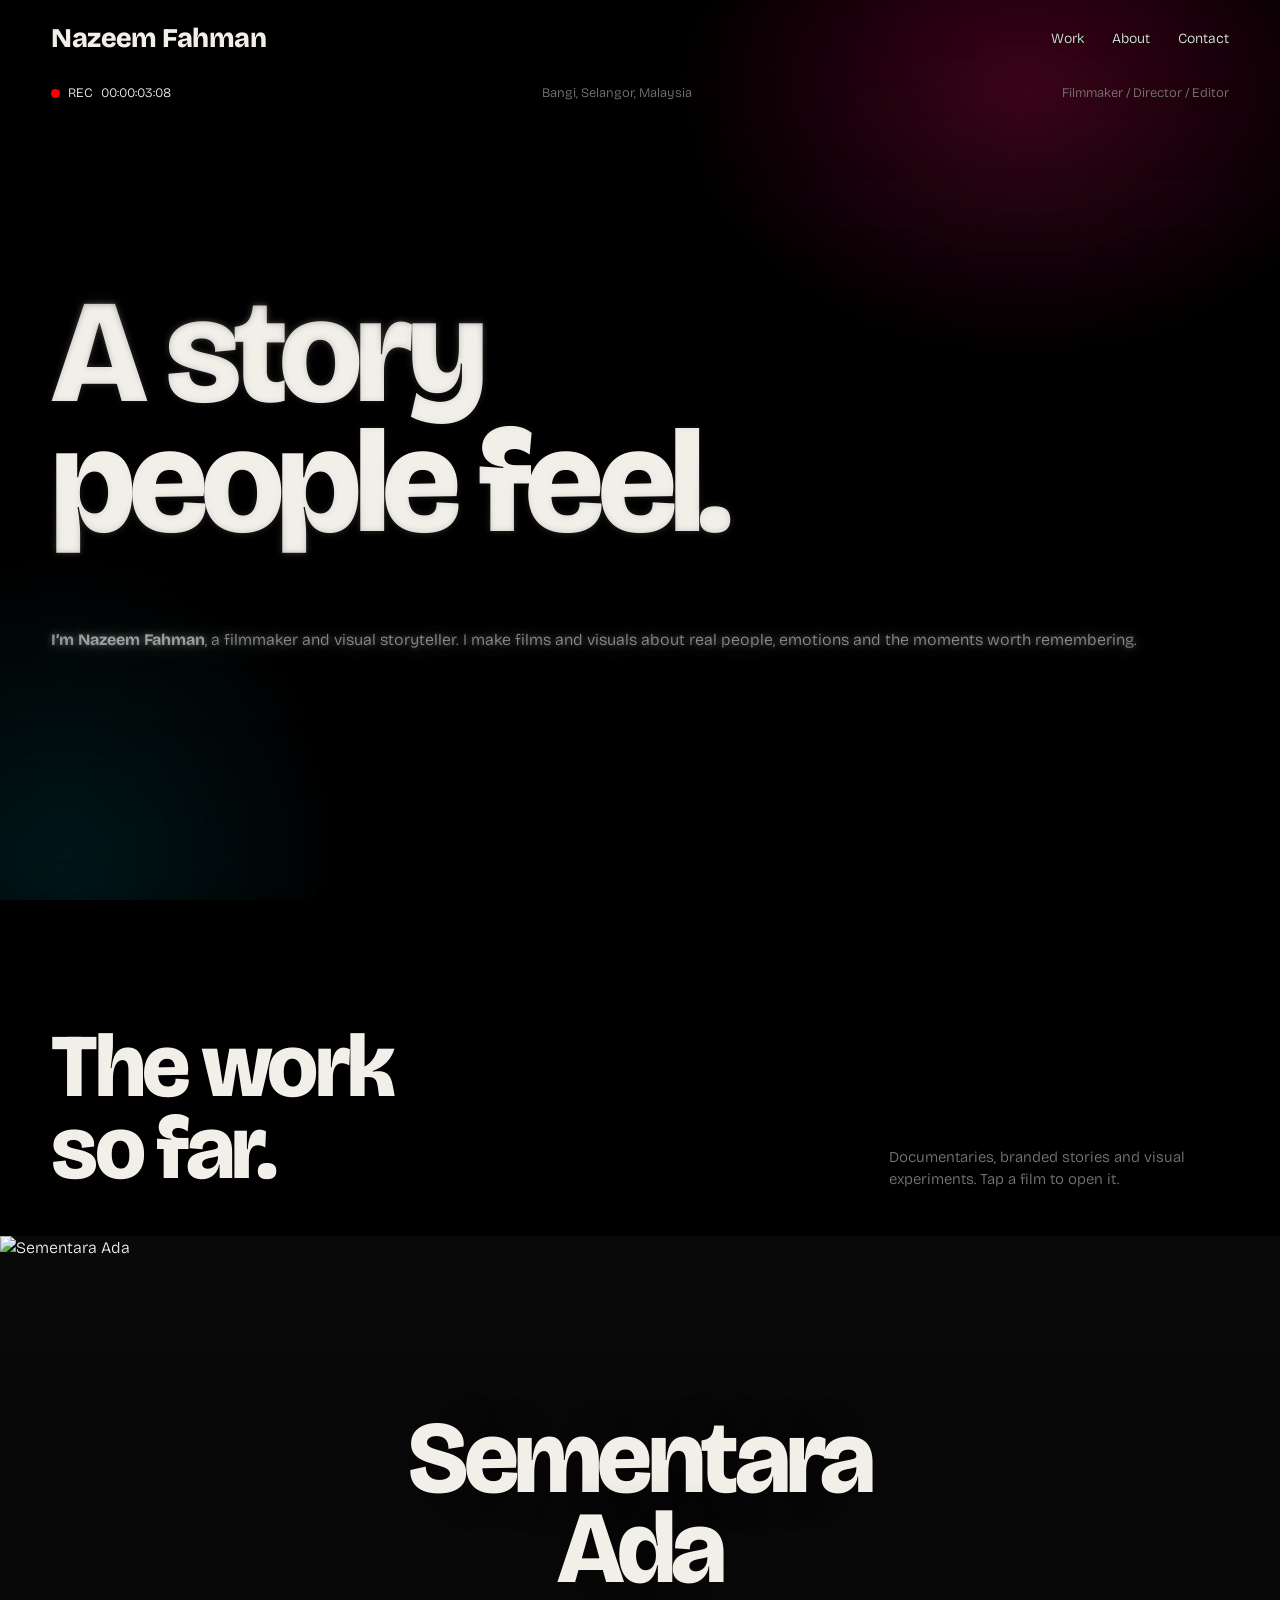
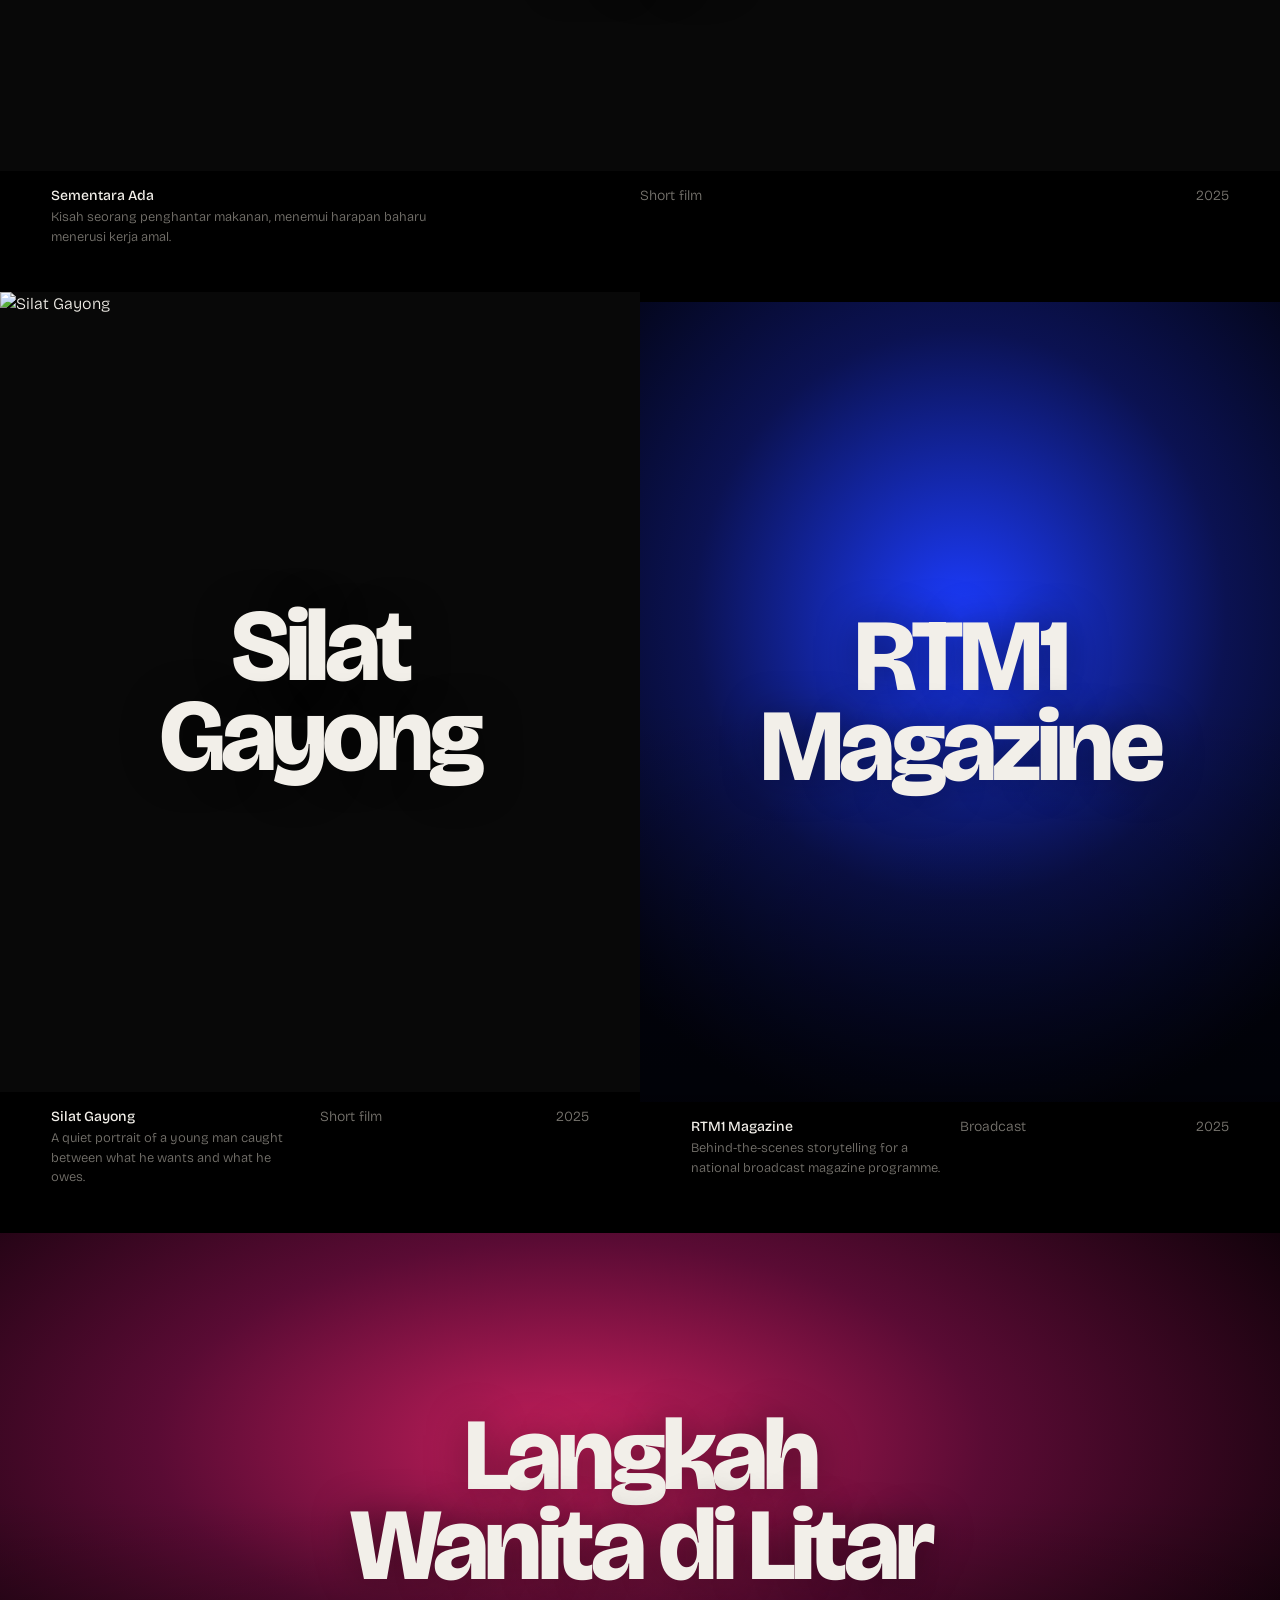
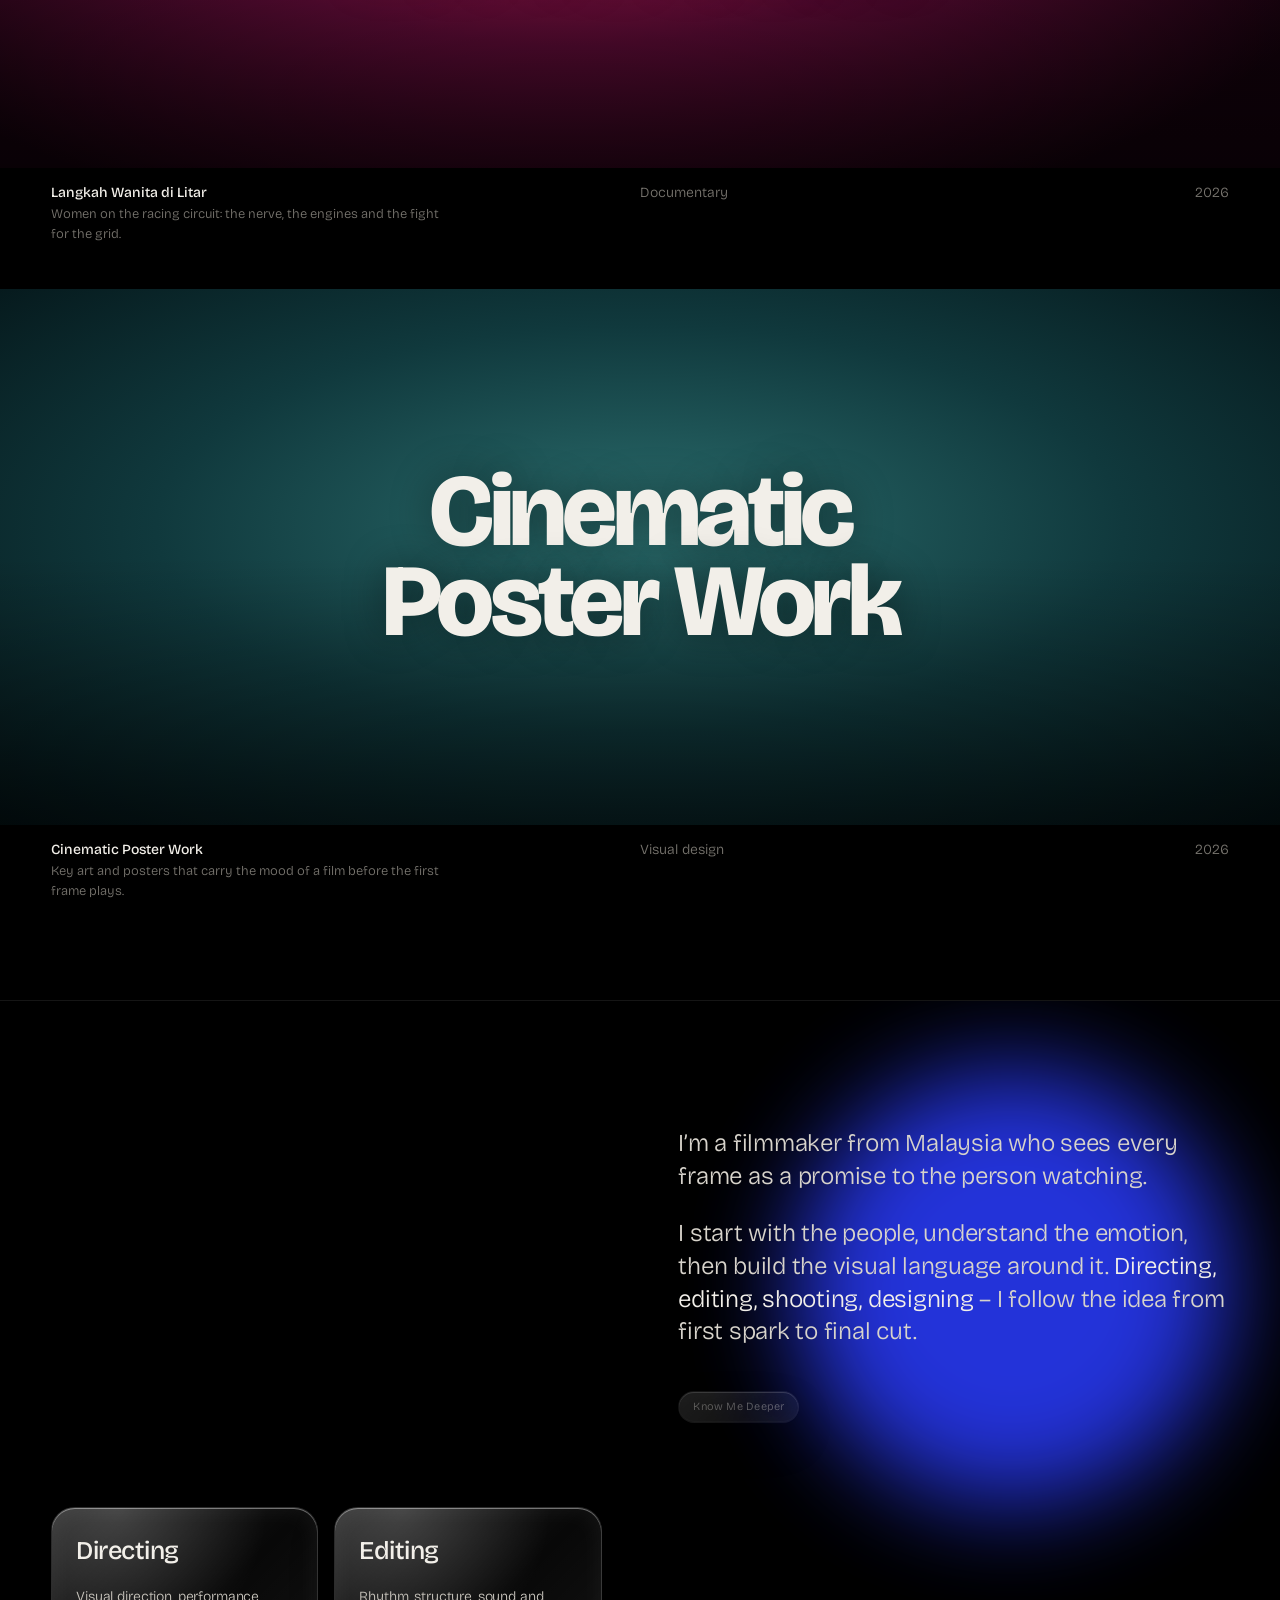
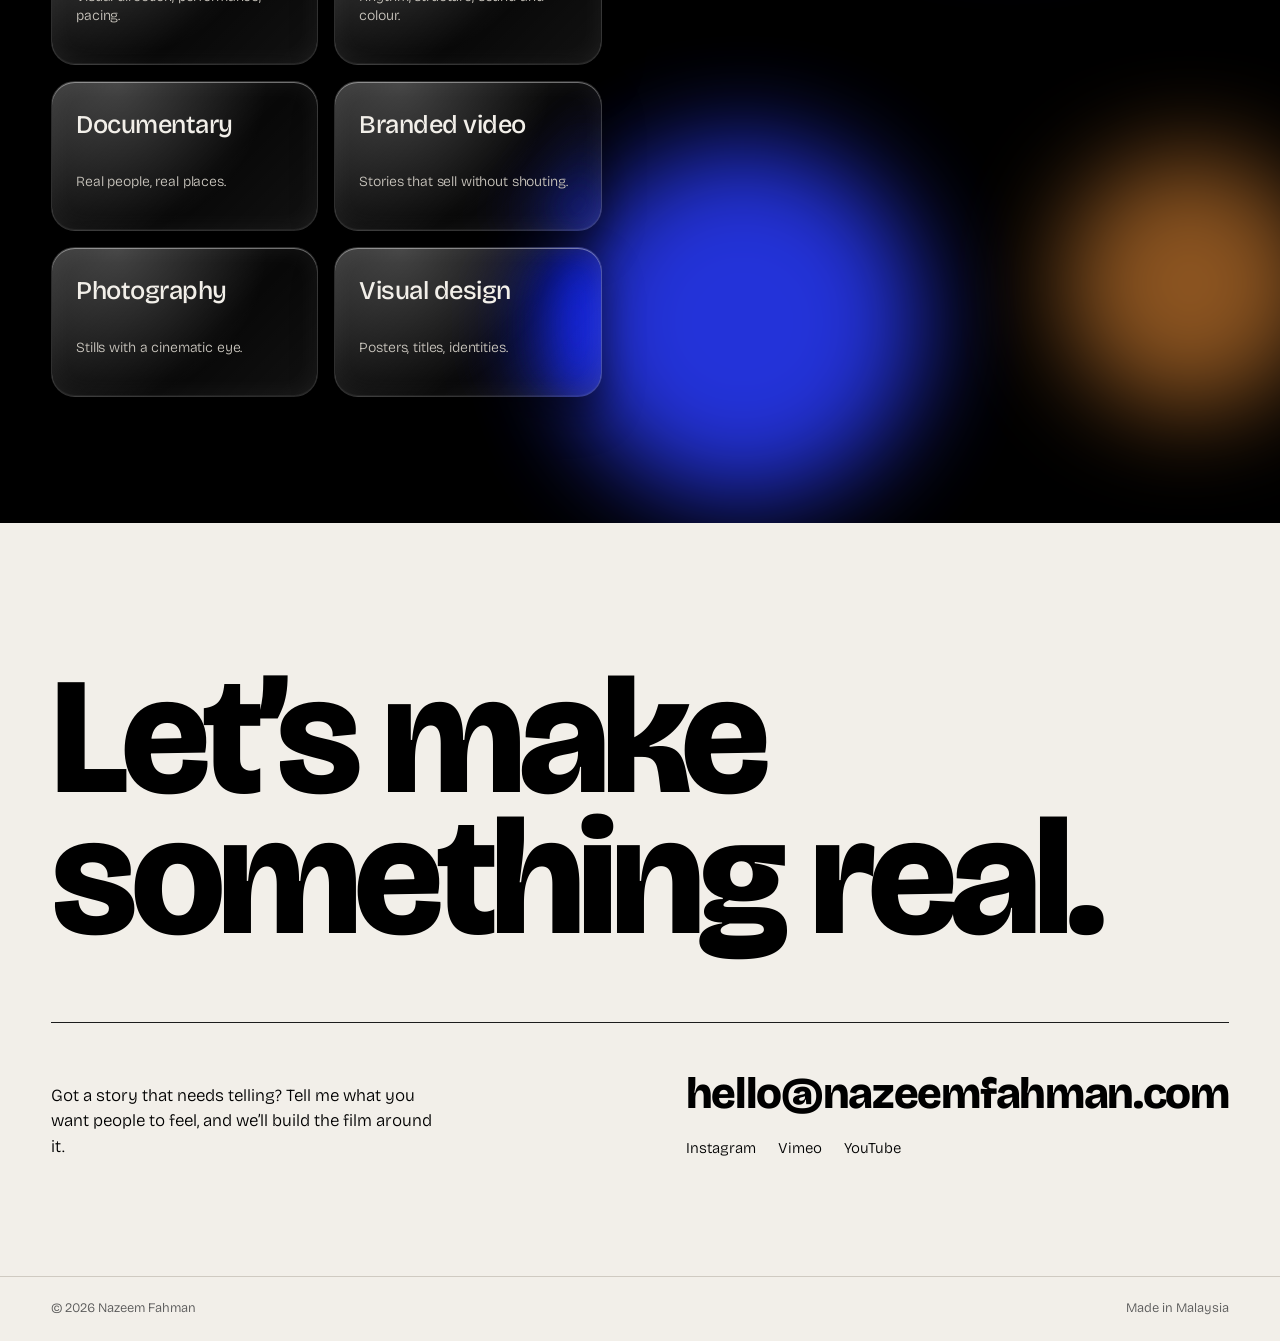
==== commit d42affd1: "s" ====
--- a/index.html
+++ b/index.html
@@ -1,261 +1,84 @@
 <!DOCTYPE html>
 <html lang="en">
 <head>
-  <meta charset="UTF-8">
-  <meta name="viewport" content="width=device-width, initial-scale=1.0">
-  <meta name="description" content="Nazeem Fahman is a filmmaker, director and editor crafting visual stories through film, documentary, branded content and photography.">
-  <title>Nazeem Fahman | Filmmaker</title>
-  <link rel="preconnect" href="https://fonts.googleapis.com">
-  <link rel="preconnect" href="https://fonts.gstatic.com" crossorigin>
-  <link href="https://fonts.googleapis.com/css2?family=DM+Mono:wght@400;500&family=Manrope:wght@400;500;600;700;800&display=swap" rel="stylesheet">
-  <link rel="stylesheet" href="style.css">
+<meta charset="utf-8">
+<meta name="viewport" content="width=device-width, initial-scale=1, viewport-fit=cover">
+<title>Nazeem Fahman – Filmmaker</title>
+<link rel="preconnect" href="https://fonts.googleapis.com">
+<link href="https://fonts.googleapis.com/css2?family=Bricolage+Grotesque:opsz,wght@12..96,300;12..96,500;12..96,800&display=swap" rel="stylesheet">
+<link rel="stylesheet" href="style.css">
 </head>
 <body>
+<div class="grain" aria-hidden="true"></div>
+<div class="vig" aria-hidden="true"></div>
+<div class="lens top" aria-hidden="true"><i></i><i></i><i></i><i></i><i></i></div>
+<div class="lens bot" aria-hidden="true"><i></i><i></i><i></i><i></i><i></i></div>
+<div class="cur" id="cur" aria-hidden="true">Play</div>
 
-  <div class="noise"></div>
-  <div class="cursor"></div>
-  <div class="cursor-dot"></div>
+<nav>
+  <a href="#top" class="logo">Nazeem Fahman</a>
+  <ul><li><a href="#work">Work</a></li><li><a href="#about">About</a></li><li><a href="#contact">Contact</a></li></ul>
+</nav>
 
-  <header class="nav">
-    <a class="brand" href="#top" aria-label="Nazeem Fahman home">
-      <span class="brand-mark">NF<span>.</span></span>
-      <span class="brand-name">NAZEEM FAHMAN</span>
-    </a>
+<header class="hero" id="top">
+  <div class="leak"></div>
+  <div class="hud top"><span class="rec"><i></i>REC <span id="tc">00:00:00:00</span></span><span>Bangi, Selangor, Malaysia</span><span>Filmmaker / Director / Editor</span></div>
+  <div class="stack" id="stack" aria-label="Another pretty video. A story people feel.">
+   <div id="biggesttitleintheworld" class="lit" style="display: block !important; margin-bottom: 80px !important;">
+    <span class="l" style="display: block !important;">A story</span>
+    <span class="l b" style="display: block !important;">people feel.</span>
+</div>
 
-    <nav class="nav-links">
-      <a href="#work">Work</a>
-      <a href="#about">About</a>
-      <a href="#services">Capabilities</a>
-      <a href="#contact">Contact</a>
-    </nav>
+  </div>
+  <p class="sub"><b>I’m Nazeem Fahman</b>, a filmmaker and visual storyteller. I make films and visuals about real people, emotions and the moments worth remembering.</p>
 
-    <a class="nav-cta magnetic" href="#contact">Start a project <span>↗</span></a>
-    <button class="menu-btn" aria-label="Open menu"><span></span><span></span></button>
-  </header>
+  
+</header>
 
-  <main id="top">
+<main>
+<section class="work" id="work">
+  <div class="sec-head"><h2>The work<br>so far.</h2><p>Documentaries, branded stories and visual experiments. Tap a film to open it.</p></div>
+  <div id="films"></div>
+</section>
 
-    <section class="hero">
-      <div class="hero-meta reveal">
-        <span>FILMMAKER / DIRECTOR / EDITOR</span>
-        <span>BASED IN MALAYSIA</span>
-      </div>
+<section class="about" id="about">
+  <div class="orbs" aria-hidden="true"><i></i><i></i><i></i></div>
+  <div>
+    <p>I’m a filmmaker from Malaysia who sees every frame as a promise to the person watching.</p>
+    <p>I start with the people, understand the emotion, then build the visual language around it. <em>Directing, editing, shooting, designing</em> – I follow the idea from first spark to final cut.</p>
+    <a class="know glass" href="know-me.html" target="_blank" rel="noopener">Know Me Deeper</a>
+  </div>
+  <div class="cards">
+    <article class="glass card"><h3>Directing</h3><p>Visual direction, performance, pacing.</p></article>
+    <article class="glass card"><h3>Editing</h3><p>Rhythm, structure, sound and colour.</p></article>
+    <article class="glass card"><h3>Documentary</h3><p>Real people, real places.</p></article>
+    <article class="glass card"><h3>Branded video</h3><p>Stories that sell without shouting.</p></article>
+    <article class="glass card"><h3>Photography</h3><p>Stills with a cinematic eye.</p></article>
+    <article class="glass card"><h3>Visual design</h3><p>Posters, titles, identities.</p></article>
+  </div>
+</section>
+</main>
 
-      <div class="hero-collage">
-        <div class="frame frame-a media-placeholder" data-label="DOCUMENTARY">
-          <div class="fake-image image-01"></div>
-        </div>
-        <div class="frame frame-b media-placeholder" data-label="DIRECTING">
-          <div class="fake-image image-02"></div>
-        </div>
-        <div class="frame frame-c media-placeholder" data-label="BTS">
-          <div class="fake-image image-03"></div>
-        </div>
-        <div class="frame frame-d media-placeholder" data-label="EDITORIAL">
-          <div class="fake-image image-04"></div>
-        </div>
-      </div>
+<section class="contact" id="contact">
+  <h2>Let’s make<br>something real.</h2>
+  <div class="row">
+    <p>Got a story that needs telling? Tell me what you want people to feel, and we’ll build the film around it.</p>
+    <div>
+      <button class="mail" id="mail" type="button">hello@nazeemfahman.com</button>
+      <div class="links"><a href="#">Instagram</a><a href="#">Vimeo</a><a href="#">YouTube</a></div>
+    </div>
+  </div>
+</section>
+<footer><span>© 2026 Nazeem Fahman</span><span>Made in Malaysia</span></footer>
 
-      <div class="hero-title reveal">
-        <p class="eyebrow">PRAESTO PRODUCTIONS / 2026</p>
-        <h1>THIS ISN'T<br>JUST <em>CONTENT<span>.</span></em></h1>
-        <p class="hero-copy">I create films and visual stories built around people, emotion and the moments worth remembering.</p>
-        <a href="#work" class="circle-link magnetic"><span>EXPLORE<br>THE WORK</span><b>↓</b></a>
-      </div>
+<div class="proj" id="proj" role="dialog" aria-modal="true" aria-label="Film viewer">
+  <div class="bar t"></div><div class="bar b"></div>
+  <div class="screen"><div class="bg" id="pbg"></div><div><h3 id="pt"></h3><p id="pd"></p></div></div>
+  <div class="pinfo"><span id="pm"></span><button class="x" id="close" type="button">Close</button></div>
+</div>
 
-      <div class="scroll-note"><span>SCROLL TO EXPLORE</span><i></i></div>
-    </section>
-
-    <section class="statement">
-      <div class="statement-line reveal">
-        <span>YOU DON'T NEED</span>
-        <strong>ANOTHER<br>PRETTY VIDEO<span>.</span></strong>
-      </div>
-      <div class="statement-line second reveal">
-        <span>YOU NEED</span>
-        <strong>A STORY<br>PEOPLE <em>FEEL.</em></strong>
-      </div>
-      <div class="orbit-word orbit-one">DIRECTOR · EDITOR · FILMMAKER ·</div>
-      <div class="orbit-word orbit-two">STORY · PEOPLE · EMOTION ·</div>
-    </section>
-
-    <section class="accent-break">
-      <p class="reveal">EVERY FRAME HAS A PURPOSE.</p>
-      <h2 class="reveal">LET'S MAKE<br>IT <span>MATTER.</span></h2>
-    </section>
-
-    <section class="intro" id="about">
-      <div class="section-label reveal">01 / ABOUT</div>
-      <div class="intro-content">
-        <div class="camera-window reveal">
-          <div class="camera-circle"></div>
-          <div class="camera-body">
-            <span class="camera-lens"></span>
-            <span class="camera-top"></span>
-          </div>
-          <div class="camera-text">DIRECT / SHOOT / EDIT</div>
-        </div>
-        <div class="intro-copy reveal">
-          <p class="eyebrow">WHO I AM</p>
-          <h2>MAKING VISUALS<br>THAT <span>STAY.</span></h2>
-          <p>I’m Nazeem Fahman, a film student and visual storyteller from Malaysia. I work across directing, editing, documentary, branded content, photography and post production.</p>
-          <p>My approach is simple. Start with the people, understand the emotion, then build the visual language around it.</p>
-          <div class="signature">NAZEEM FAHMAN<span>.</span></div>
-        </div>
-      </div>
-    </section>
-
-    <section class="work" id="work">
-      <div class="section-head reveal">
-        <div>
-          <div class="section-label">02 / SELECTED WORK</div>
-          <h2>THE WORK<br><span>SO FAR.</span></h2>
-        </div>
-        <p>A selection of documentary, short film, television and visual work from my journey as a filmmaker.</p>
-      </div>
-
-      <div class="work-grid">
-        <article class="project project-large reveal">
-          <div class="project-image project-silat">
-            <span class="project-index">01</span>
-            <span class="project-type">DOCUMENTARY</span>
-            <div class="project-visual"><span>SILAT<br>GAYONG</span></div>
-          </div>
-          <div class="project-info">
-            <div><h3>Silat Gayong</h3><p>Documentary / Culture / Sport</p></div>
-            <span class="year">2026</span>
-          </div>
-          <p class="project-description">A documentary exploring Silat Gayong at Nyor Sebatang, from its movement and discipline to the challenges of keeping the tradition relevant.</p>
-        </article>
-
-        <article class="project reveal">
-          <div class="project-image project-harraz">
-            <span class="project-index">02</span>
-            <span class="project-type">SHORT FILM</span>
-            <div class="project-visual"><span>HARRAZ</span></div>
-          </div>
-          <div class="project-info">
-            <div><h3>Harraz</h3><p>Drama / Slice of Life</p></div>
-            <span class="year">FYP</span>
-          </div>
-          <p class="project-description">A young delivery rider faces financial pressure, family responsibility and the quiet weight of trying to keep going.</p>
-        </article>
-
-        <article class="project reveal">
-          <div class="project-image project-rtm">
-            <span class="project-index">03</span>
-            <span class="project-type">TELEVISION</span>
-            <div class="project-visual"><span>RTM1</span></div>
-          </div>
-          <div class="project-info">
-            <div><h3>RTM1 Magazine</h3><p>BTS / Content / Offline Edit</p></div>
-            <span class="year">2026</span>
-          </div>
-          <p class="project-description">Behind the scenes photography, footage loading, content creation and offline editing across magazine productions.</p>
-        </article>
-
-        <article class="project reveal">
-          <div class="project-image project-women">
-            <span class="project-index">04</span>
-            <span class="project-type">MOTION / EDIT</span>
-            <div class="project-visual"><span>LANGKAH<br>WANITA</span></div>
-          </div>
-          <div class="project-info">
-            <div><h3>Langkah Wanita di Litar</h3><p>Motorsport / Motion Graphics</p></div>
-            <span class="year">2026</span>
-          </div>
-          <p class="project-description">Visual development for a motorsport magazine segment featuring women racers, riders and drifters.</p>
-        </article>
-
-        <article class="project project-wide reveal">
-          <div class="project-image project-digital">
-            <span class="project-index">05</span>
-            <span class="project-type">DESIGN</span>
-            <div class="project-visual"><span>POSTER<br>DESIGN</span></div>
-          </div>
-          <div class="project-info">
-            <div><h3>Cinematic Poster Work</h3><p>Photoshop / Key Art / Visual Design</p></div>
-            <span class="year">ONGOING</span>
-          </div>
-          <p class="project-description">Film inspired poster design, image manipulation and visual development with a focus on cinematic composition.</p>
-        </article>
-      </div>
-    </section>
-
-    <section class="capabilities" id="services">
-      <div class="section-label reveal">03 / CAPABILITIES</div>
-      <div class="cap-title reveal">
-        <h2>FROM FIRST<br>IDEA TO <span>FINAL CUT.</span></h2>
-        <p>I can work across different stages of production, whether the project needs one pair of hands or a small creative team.</p>
-      </div>
-
-      <div class="service-list">
-        <div class="service reveal"><span>01</span><h3>DIRECTING</h3><p>Visual direction, performance, blocking and storytelling choices.</p><b>↗</b></div>
-        <div class="service reveal"><span>02</span><h3>EDITING</h3><p>Premiere Pro based editing, pacing, structure, sound and visual rhythm.</p><b>↗</b></div>
-        <div class="service reveal"><span>03</span><h3>DOCUMENTARY</h3><p>Interview driven storytelling, observational footage and cultural subjects.</p><b>↗</b></div>
-        <div class="service reveal"><span>04</span><h3>BRANDED VIDEO</h3><p>Product videos, social content and brand stories with a cinematic approach.</p><b>↗</b></div>
-        <div class="service reveal"><span>05</span><h3>PHOTOGRAPHY</h3><p>BTS photography, production stills and visual content for creative projects.</p><b>↗</b></div>
-        <div class="service reveal"><span>06</span><h3>VISUAL DESIGN</h3><p>Photoshop, cinematic posters, key art and motion graphic direction.</p><b>↗</b></div>
-      </div>
-    </section>
-
-    <section class="experience">
-      <div class="section-label reveal">04 / EXPERIENCE</div>
-      <div class="experience-wrap">
-        <div class="experience-main reveal">
-          <p class="eyebrow">CURRENTLY LEARNING / CURRENTLY MAKING</p>
-          <h2>STUDENT<br><span>FILMMAKER.</span></h2>
-          <p>Diploma Teknologi Kreatif dan Produksi Video<br>Politeknik METrO Tasek Gelugor</p>
-        </div>
-        <div class="experience-list">
-          <div class="exp-item reveal"><span>2026</span><strong>D’Ayu Pictures</strong><small>Production / Creative / Talent related work</small></div>
-          <div class="exp-item reveal"><span>2026</span><strong>RTM1</strong><small>BTS Photographer / Footage Loader / Content Creator / Offline Editor</small></div>
-          <div class="exp-item reveal"><span>2026</span><strong>Praesto Productions</strong><small>Student production collective / Film projects</small></div>
-          <div class="exp-item reveal"><span>SKILLS</span><strong>Creative + Technical</strong><small>Photoshop / Premiere Pro / Photography / HTML / CSS / JavaScript</small></div>
-        </div>
-      </div>
-    </section>
-
-    <section class="numbers">
-      <div class="number reveal"><strong>01</strong><span>DOCUMENTARY<br>WIN</span></div>
-      <div class="number reveal"><strong>04</strong><span>CORE<br>CREW</span></div>
-      <div class="number reveal"><strong>03+</strong><span>MEDIA<br>PROJECTS</span></div>
-      <div class="number reveal"><strong>∞</strong><span>STORIES<br>TO TELL</span></div>
-    </section>
-
-    <section class="cta" id="contact">
-      <div class="cta-orbit"></div>
-      <div class="section-label reveal">05 / CONTACT</div>
-      <div class="cta-copy reveal">
-        <p class="eyebrow">GOT A STORY?</p>
-        <h2>LET'S MAKE<br>SOMETHING <span>REAL.</span></h2>
-        <p>Tell me what you are building, what you want people to feel and where you want the story to go.</p>
-      </div>
-
-      <form class="contact-form reveal" id="contactForm">
-        <label><span>NAME</span><input name="name" type="text" placeholder="Your name" required></label>
-        <label><span>EMAIL</span><input name="email" type="email" placeholder="you@email.com" required></label>
-        <label><span>PROJECT</span><input name="project" type="text" placeholder="What are we making?"></label>
-        <label><span>MESSAGE</span><textarea name="message" rows="4" placeholder="Tell me a little about it"></textarea></label>
-        <button class="submit magnetic" type="submit">SEND ENQUIRY <span>↗</span></button>
-        <p id="formMessage" class="form-message"></p>
-      </form>
-    </section>
-
-  </main>
-
-  <footer>
-    <div class="footer-top">
-      <span>NAZEEM FAHMAN<span class="pink">.</span></span>
-      <span>FILMMAKER / DIRECTOR / EDITOR</span>
-      <span>MALAYSIA / 2026</span>
-    </div>
-    <div class="footer-bottom">
-      <p>Built around stories, not templates.</p>
-      <div><a href="mailto:nazeem@example.com">EMAIL</a><a href="#top">BACK TO TOP ↑</a></div>
-    </div>
-  </footer>
-
-  <script src="script.js"></script>
+<script src="secure.js"></script>
+<script src="fx.js"></script>
+<script src="script.js"></script>
 </body>
-</html>
+</html>
--- a/style.css
+++ b/style.css
@@ -1,235 +1,183 @@
-:root {
-  --black: #050505;
-  --soft: #f1f0ec;
-  --muted: #8e8e8e;
-  --line: rgba(255,255,255,.13);
-  --pink: #e50072;
-  --pink2: #ff2b91;
-  --max: 1320px;
+:root{
+  color-scheme:dark;
+  --bg:#000; --fg:#f2efe9; --dim:#77746e; --pink:#ff1f7a; --cyan:#19e3ff;
+  --font:"Bricolage Grotesque","Helvetica Neue",Arial,sans-serif;
+  box-sizing:border-box; padding-top:env(safe-area-inset-top,0px); padding-bottom:env(safe-area-inset-bottom,0px);
+}
+*,*::before,*::after{box-sizing:inherit;margin:0;padding:0}
+html{scroll-behavior:smooth;scroll-padding-top:70px}
+body{background:var(--bg);color:var(--fg);font-family:var(--font);font-weight:300;line-height:1.5;overflow-x:hidden;-webkit-font-smoothing:antialiased}
+a{color:inherit;text-decoration:none}
+:focus-visible{outline:2px solid var(--fg);outline-offset:4px}
+::selection{background:var(--fg);color:#000}
+
+/* film grain over everything */
+.grain{position:fixed;inset:-50%;z-index:90;pointer-events:none;opacity:.14;mix-blend-mode:overlay;
+  background-image:url("data:image/svg+xml,%3Csvg xmlns='http://www.w3.org/2000/svg' width='200' height='200'%3E%3Cfilter id='n'%3E%3CfeTurbulence type='fractalNoise' baseFrequency='.85' numOctaves='2' stitchTiles='stitch'/%3E%3C/filter%3E%3Crect width='200' height='200' filter='url(%23n)'/%3E%3C/svg%3E");
+  animation:grain .6s steps(6) infinite}
+@keyframes grain{0%{transform:translate(0,0)}20%{transform:translate(-4%,3%)}40%{transform:translate(3%,-5%)}60%{transform:translate(-5%,-2%)}80%{transform:translate(4%,4%)}100%{transform:translate(0,0)}}
+
+/* cursor - Effect pink telah dibuang */
+.cur{display:none !important;}
+
+/* nav */
+nav{position:fixed;top:0;left:0;right:0;z-index:60;display:flex;justify-content:space-between;align-items:center;
+  padding:calc(18px + env(safe-area-inset-top,0px)) 4vw 18px;mix-blend-mode:difference}
+nav .logo{font-weight:800;letter-spacing:-.02em;font-size:3vh}
+nav ul{display:flex;gap:28px;list-style:none;font-size:14px}
+nav a:hover{color:var(--fg)}
+
+/* hero */
+.hero{position:relative;min-height:100svh;display:flex;flex-direction:column;justify-content:center;padding:120px 4vw 80px;overflow:hidden;
+  --mx:50%;--my:50%}
+.leak{position:absolute;inset:0;background:
+  radial-gradient(40vw 30vw at 80% 10%,rgba(255,31,122,.22),transparent 70%),
+  radial-gradient(35vw 35vw at 5% 95%,rgba(25,227,255,.10),transparent 70%);animation:leak 14s ease-in-out infinite alternate}
+@keyframes leak{to{transform:translate(-4%,3%) scale(1.15)}}
+
+/* hud */
+.hud{position:absolute;left:4vw;right:4vw;display:flex;justify-content:space-between;font-size:13px;color:var(--dim);z-index:55}
+.hud.top{top:84px}.hud.bot{bottom:28px}
+
+.rec{display:inline-flex;align-items:center;gap:8px;color:var(--fg)}
+.rec i{width:9px;height:9px;border-radius:50%;background:#ff0000;animation:blink 1.2s steps(2) infinite} /* Ditukar dari pink ke merah amaran biasa */
+@keyframes blink{50%{opacity:0}}
+.stack{position:relative;font-weight:800;font-size:clamp(46px,11.5vw,190px);line-height:.88;letter-spacing:-.045em;user-select:none}
+.stack .l{display:block;white-space:nowrap}
+.stack .base{color:#2a2927}
+#biggesttitleintheworld {
+  display: flex;
+  flex-direction: column;
+  row-gap: 0.5rem;
+  margin-bottom: 4rem;
+}
+#biggesttitleintheworld .l {
+  display: block;        
 }
 
-* { box-sizing: border-box; margin: 0; padding: 0; }
-html { scroll-behavior: smooth; }
-body {
-  background: var(--black);
-  color: var(--soft);
-  font-family: "Manrope", sans-serif;
-  overflow-x: hidden;
-  cursor: none;
+/* work – full-bleed frames, quiet captions */
+.work{padding:14vh 0 6vh}
+.sec-head{padding:0 4vw 5vh;display:flex;justify-content:space-between;align-items:end;gap:24px;flex-wrap:wrap}
+h2{font-weight:800;font-size:clamp(38px,7vw,110px);line-height:.92;letter-spacing:-.04em}
+.sec-head p{color:var(--dim);max-width:34ch;font-size:15px}
+.film{display:block;position:relative;cursor:pointer;border:0;background:none;color:inherit;width:100%;text-align:left;font:inherit}
+.frame{position:relative;aspect-ratio:2.39/1;overflow:hidden;background:#080808}
+.frame .pic{position:absolute;inset:-4%;background-size:cover;background-position:center;transition:transform 1.2s cubic-bezier(.2,.7,.2,1),filter .4s}
+.frame .pic::after{content:"";position:absolute;inset:0;background:linear-gradient(180deg,transparent 50%,rgba(0,0,0,.55))}
+.frame video,.frame img{position:absolute;inset:0;width:100%;height:100%;object-fit:cover}
+.frame .big{position:absolute;inset:0;display:grid;place-items:center;text-align:center;font-weight:800;font-size:clamp(34px,8vw,140px);line-height:.88;letter-spacing:-.045em;text-shadow:0 0 40px rgba(0,0,0,.45);transition:letter-spacing .6s,text-shadow .3s}
+.film:hover .pic{transform:scale(1.06);filter:saturate(1.25)}
+.film:hover .big{letter-spacing:-.02em;text-shadow:0 0 40px rgba(0,0,0,.65)}
+.cap{display:grid;grid-template-columns:2fr 1fr 1fr;gap:16px;padding:14px 4vw 5vh;font-size:14px}
+.cap b{font-weight:500}.cap span{color:var(--dim)}.cap span:last-child{text-align:right}
+.cap em{font-style:normal;color:var(--dim);display:block;font-size:13px;max-width:50ch;margin-top:2px}
+.duo{display:grid;grid-template-columns:1fr 1fr}
+.duo .frame{aspect-ratio:4/5}
+
+/* about */
+.about{padding:14vh 4vw;display:grid;grid-template-columns:1fr 1fr;gap:6vw;align-items:start;border-top:1px solid #151515}
+.about p{font-size:clamp(18px,1.9vw,28px);line-height:1.35;color:#d7d3cb;letter-spacing:-.01em;margin-bottom:1em}
+.about p em{font-style:normal;color:var(--fg)}
+.services{list-style:none;margin-top:6vh}
+.services li{display:flex;justify-content:space-between;gap:20px;padding:20px 0;border-top:1px solid #1e1e1e;font-size:clamp(20px,2.4vw,34px);font-weight:500;letter-spacing:-.02em;transition:padding .3s,color .3s}
+.services li small{font-size:14px;color:var(--dim);font-weight:300;letter-spacing:0;align-self:center;text-align:right}
+.services li:hover{padding-left:18px;color:var(--fg)}
+.services li:last-child{border-bottom:1px solid #1e1e1e}
+
+/* contact - Garisan pink dibuang menjadi transparent */
+.contact{padding:16vh 4vw 8vh;background:var(--fg);color:#000}
+.contact h2{font-size:clamp(52px,13vw,220px);line-height:.85}
+.contact .row{margin-top:8vh;display:flex;justify-content:space-between;gap:32px;flex-wrap:wrap;align-items:end}
+.contact p{max-width:36ch;font-size:17px}
+.mail{font-weight:800;font-size:clamp(22px,3.4vw,52px);letter-spacing:-.03em;border-bottom:3px solid transparent;cursor:pointer;background:none;border-inline:0;border-top:0;color:#000;font-family:var(--font)}
+.mail:hover{color:#555}
+.links{display:flex;gap:22px;margin-top:14px;font-size:15px}
+.links a:hover{color:#555}
+footer{display:flex;justify-content:space-between;padding:22px 4vw;font-size:13px;color:#555;background:var(--fg);border-top:1px solid #cfcac1;flex-wrap:wrap;gap:8px}
+
+/* projector modal */
+.proj{position:fixed;inset:0;z-index:80;background:#000;display:grid;place-items:center;visibility:hidden;pointer-events:none}
+.proj .bar{position:absolute;left:0;right:0;height:50%;background:#000;transition:transform .7s cubic-bezier(.7,0,.2,1);z-index:2}
+.proj .bar.t{top:0}.proj .bar.b{bottom:0}
+.proj.open{visibility:visible;pointer-events:auto}
+.proj.open .bar.t{transform:translateY(-100%)}.proj.open .bar.b{transform:translateY(100%)}
+.screen{width:min(92vw,1400px);aspect-ratio:2.39/1;position:relative;overflow:hidden;display:grid;place-items:center;text-align:center}
+.screen .bg{position:absolute;inset:0;background-size:cover;background-position:center;animation:drift 18s linear infinite alternate}
+@keyframes drift{to{transform:scale(1.15) translateX(-3%)}}
+.screen h3{position:relative;font-weight:800;font-size:clamp(30px,6vw,96px);letter-spacing:-.04em;line-height:.9}
+.screen p{position:relative;margin-top:14px;font-size:15px;color:#cfcac1}
+.pinfo{position:absolute;bottom:5vh;left:4vw;right:4vw;display:flex;justify-content:space-between;align-items:center;font-size:14px;color:var(--dim);z-index:3}
+.x{background:none;border:1px solid #333;color:var(--fg);padding:10px 18px;border-radius:99px;font:inherit;cursor:pointer}
+.x:hover{border-color:var(--fg);color:var(--bg);background:var(--fg)}
+
+@media (max-width:780px){
+  nav ul{gap:16px}.hud.top span:nth-child(2){display:none}
+  .duo{grid-template-columns:1fr}.about{grid-template-columns:1fr}
+  .frame{aspect-ratio:4/5}.cap{grid-template-columns:1fr 1fr}.cap>div{grid-column:1/-1}
+  .stack .l{white-space:normal}
 }
-a { color: inherit; text-decoration: none; }
-button, input, textarea { font: inherit; }
-::selection { background: var(--pink); color: white; }
+@media (prefers-reduced-motion:reduce){*{animation:none!important;transition:none!important}html{scroll-behavior:auto}}
 
-.noise {
-  position: fixed; inset: 0; z-index: 999; pointer-events: none; opacity: .035;
-  background-image: url("data:image/svg+xml,%3Csvg viewBox='0 0 180 180' xmlns='http://www.w3.org/2000/svg'%3E%3Cfilter id='n'%3E%3CfeTurbulence type='fractalNoise' baseFrequency='.85' numOctaves='3' stitchTiles='stitch'/%3E%3C/filter%3E%3Crect width='100%25' height='100%25' filter='url(%23n)' opacity='.7'/%3E%3C/svg%3E");
-}
+/* protection: no text selection or image dragging */
+.protect body,.protect body *{-webkit-user-select:none;user-select:none;-webkit-touch-callout:none}
+.protect input,.protect textarea{-webkit-user-select:text;user-select:text}
+.protect img,.protect video{-webkit-user-drag:none;user-drag:none;pointer-events:none}
 
-.cursor, .cursor-dot {
-  position: fixed; pointer-events: none; z-index: 1000; border-radius: 50%;
-  transform: translate(-50%, -50%);
-}
-.cursor { width: 38px; height: 38px; border: 1px solid rgba(255,255,255,.6); transition: width .25s, height .25s, background .25s, border .25s; }
-.cursor-dot { width: 5px; height: 5px; background: var(--pink); }
-.cursor.active { width: 70px; height: 70px; background: var(--pink); border-color: var(--pink); mix-blend-mode: difference; }
+/* ===== lens distortion: blurred top/bottom edges, fixed to the viewport ===== */
+.lens{position:fixed;left:0;right:0;height:50vh;z-index:50;pointer-events:none;--d:to bottom;--o:-5px}
+.lens.top{top:0}
+.lens.bot{bottom:0;--d:to top;--o:5px}
+.lens i{position:absolute;inset:0}
+.lens i:nth-child(1){-webkit-backdrop-filter:blur(3px);backdrop-filter:blur(3px);-webkit-mask-image:linear-gradient(var(--d),#000,transparent);mask-image:linear-gradient(var(--d),#000,transparent)}
+.lens i:nth-child(2){-webkit-backdrop-filter:blur(8px);backdrop-filter:blur(8px);-webkit-mask-image:linear-gradient(var(--d),#000,transparent 70%);mask-image:linear-gradient(var(--d),#000,transparent 70%)}
+.lens i:nth-child(3){-webkit-backdrop-filter:blur(18px) saturate(1.2);backdrop-filter:blur(18px) saturate(1.2);-webkit-mask-image:linear-gradient(var(--d),#000,transparent 40%);mask-image:linear-gradient(var(--d),#000,transparent 40%)}
+.vig{position:fixed;inset:0;z-index:49;pointer-events:none;background:radial-gradient(120% 100% at 50% 50%,transparent 62%,rgba(0,0,0,.38))}
+.hud.bot{bottom:calc(40vh + 6px)}
 
-.nav {
-  position: fixed; top: 0; left: 0; width: 100%; z-index: 50;
-  height: 88px; padding: 0 5vw; display: flex; align-items: center; justify-content: space-between;
-  border-bottom: 1px solid transparent; transition: .4s;
-}
-.nav.scrolled { background: rgba(5,5,5,.82); backdrop-filter: blur(18px); border-color: var(--line); }
-.brand { display: flex; align-items: center; gap: 13px; }
-.brand-mark { font-size: 22px; font-weight: 800; letter-spacing: -.08em; }
-.brand-mark span, .pink { color: var(--pink); }
-.brand-name { font-family: "DM Mono"; font-size: 10px; letter-spacing: .16em; color: #aaa; }
-.nav-links { display: flex; gap: 34px; font-size: 12px; text-transform: uppercase; letter-spacing: .1em; }
-.nav-links a { opacity: .7; transition: .25s; }
-.nav-links a:hover { opacity: 1; color: var(--pink2); }
-.nav-cta { border: 1px solid var(--line); padding: 13px 17px; font-size: 11px; text-transform: uppercase; letter-spacing: .08em; }
-.nav-cta span { color: var(--pink); margin-left: 12px; }
-.menu-btn { display: none; background: none; border: 0; }
-.menu-btn span { display: block; width: 28px; height: 1px; background: white; margin: 7px; }
+/* ===== liquid glass ===== */
+.glass{position:relative;overflow:hidden;color:var(--fg);
+  background:linear-gradient(135deg,rgba(255,255,255,.14),rgba(255,255,255,.03) 60%,rgba(255,255,255,.07));
+  -webkit-backdrop-filter:blur(20px) saturate(1.9) brightness(1.12);backdrop-filter:blur(20px) saturate(1.9) brightness(1.12);
+  border:1px solid rgba(255,255,255,.13);border-radius:24px;
+  box-shadow:inset 0 1px 0 rgba(255,255,255,.4),inset 0 -1px 0 rgba(255,255,255,.06),inset 0 0 26px rgba(255,255,255,.06),0 18px 40px rgba(0,0,0,.45);
+  transition:border-radius .6s cubic-bezier(.3,1.6,.5,1),transform .5s cubic-bezier(.3,1.6,.5,1),box-shadow .3s}
+.glass::before{content:"";position:absolute;inset:0;pointer-events:none;opacity:.55;transition:opacity .3s;
+  background:radial-gradient(240px circle at var(--gx,25%) var(--gy,0%),rgba(255,255,255,.32),transparent 62%)}
+.glass>*{position:relative}
+.glass:hover{border-radius:38px 18px 34px 22px;transform:translateY(-3px) scale(1.012)}
+.glass:hover::before{opacity:1}
+.about{position:relative;overflow:hidden}
+.about>div:not(.orbs){position:relative;z-index:1}
+.orbs i{position:absolute;border-radius:50%;filter:blur(50px);opacity:.85;animation:orb 16s ease-in-out infinite alternate}
+.orbs i:nth-child(1){width:34vw;height:34vw;background:#2a3cff;right:4%;top:6%} /* Warna ditukar dari pink ke biru */
+.orbs i:nth-child(2){width:28vw;height:28vw;background:#2a3cff;right:28%;bottom:2%;animation-delay:-5s}
+.orbs i:nth-child(3){width:20vw;height:20vw;background:#ff9a3c;right:-3%;bottom:10%;animation-delay:-9s;opacity:.55}
+@keyframes orb{to{transform:translate(-8vw,6vh) scale(1.2)}}
+.cards{display:grid;grid-template-columns:1fr 1fr;gap:16px}
+.card{padding:24px;min-height:150px;display:flex;flex-direction:column;justify-content:space-between}
+.card h3{font-size:clamp(20px,2vw,28px);font-weight:500;letter-spacing:-.02em}
+.card p{font-size:14px;color:#c9c5bd;margin-top:18px;max-width:24ch}
+.know{display:inline-block;margin-top:2vh;padding:7px 14px;border-radius:99px;font-size:11px;letter-spacing:.02em;opacity:.4;transition:opacity .3s,border-radius .6s cubic-bezier(.3,1.6,.5,1),transform .5s cubic-bezier(.3,1.6,.5,1)}
+.know:hover{opacity:1;border-radius:99px;transform:scale(1.06)}
 
-.hero { min-height: 100svh; padding: 150px 5vw 70px; position: relative; overflow: hidden; }
-.hero-meta { display: flex; justify-content: space-between; font: 10px "DM Mono"; color: var(--muted); letter-spacing: .15em; }
-.hero-collage { position: absolute; inset: 120px 6vw 50px; pointer-events: none; }
-.frame { position: absolute; overflow: hidden; border: 1px solid rgba(255,255,255,.09); background: #101010; }
-.frame-a { width: 25vw; height: 29vw; right: 10%; top: 1%; transform: rotate(3deg); }
-.frame-b { width: 18vw; height: 23vw; left: 7%; top: 17%; transform: rotate(-4deg); }
-.frame-c { width: 21vw; height: 27vw; left: 37%; top: 3%; transform: rotate(1deg); }
-.frame-d { width: 20vw; height: 25vw; right: 31%; top: 34%; transform: rotate(-2deg); }
-.fake-image { width: 100%; height: 100%; filter: saturate(.75) contrast(1.05); transition: transform 1.2s; }
-.frame:hover .fake-image { transform: scale(1.08); }
-.image-01 { background: radial-gradient(circle at 65% 35%, #e8b18d 0 8%, transparent 9%), linear-gradient(135deg,#232323,#9e5f55 48%,#141414); }
-.image-02 { background: linear-gradient(145deg,#b6b4aa,#273239 38%,#0e1012 70%); }
-.image-03 { background: radial-gradient(circle at 50% 48%,#2525a5 0 12%,transparent 13%), linear-gradient(135deg,#17124c,#0714a1 52%,#060606); }
-.image-04 { background: linear-gradient(120deg,#111,#4b3c32 48%,#161616); }
-.media-placeholder::after { content: attr(data-label); position: absolute; left: 12px; bottom: 10px; font: 8px "DM Mono"; letter-spacing: .16em; color: rgba(255,255,255,.55); }
-
-.hero-title { position: relative; z-index: 3; max-width: 1050px; margin: 19vh auto 0; }
-.eyebrow { font: 10px "DM Mono"; color: var(--muted); letter-spacing: .18em; margin-bottom: 18px; }
-.hero h1 { font-size: clamp(58px, 10.3vw, 155px); line-height: .79; letter-spacing: -.075em; font-weight: 800; text-transform: uppercase; }
-.hero h1 em, .hero h1 span { color: var(--pink); font-style: normal; }
-.hero-copy { max-width: 390px; margin: 35px 0 0 8%; color: #aaa; font-size: 14px; line-height: 1.7; }
-.circle-link {
-  width: 105px; height: 105px; border: 1px solid rgba(255,255,255,.3); border-radius: 50%;
-  display: flex; flex-direction: column; justify-content: center; align-items: center; gap: 9px;
-  margin: -50px 0 0 auto; font: 8px "DM Mono"; letter-spacing: .12em; text-align: center;
-}
-.circle-link b { color: var(--pink); font-size: 17px; }
-.scroll-note { position: absolute; bottom: 32px; left: 5vw; display: flex; align-items: center; gap: 14px; color: #666; font: 9px "DM Mono"; letter-spacing: .15em; }
-.scroll-note i { width: 70px; height: 1px; background: #444; }
-
-.statement { min-height: 105vh; padding: 15vh 9vw; position: relative; display: flex; flex-direction: column; justify-content: center; overflow: hidden; }
-.statement-line { display: flex; align-items: baseline; gap: 30px; }
-.statement-line span { width: 110px; color: #666; font: 9px "DM Mono"; letter-spacing: .1em; }
-.statement-line strong { font-size: clamp(48px, 8vw, 118px); line-height: .83; letter-spacing: -.065em; }
-.statement-line strong span, .statement-line em { color: var(--pink); font-style: normal; }
-.statement-line.second { margin: 13vh 0 0 14vw; }
-.orbit-word { position: absolute; border: 1px solid rgba(255,255,255,.08); width: 250px; height: 250px; border-radius: 50%; display: grid; place-items: center; color: #555; font: 8px "DM Mono"; letter-spacing: .15em; text-align: center; }
-.orbit-one { right: 8%; top: 15%; animation: spin 18s linear infinite; }
-.orbit-two { left: 6%; bottom: 12%; width: 180px; height: 180px; animation: spin 14s linear infinite reverse; }
-@keyframes spin { to { transform: rotate(360deg); } }
-
-.accent-break { background: var(--pink); color: white; min-height: 55vh; padding: 12vh 9vw; display: flex; flex-direction: column; justify-content: center; }
-.accent-break p { font: 10px "DM Mono"; letter-spacing: .18em; margin-bottom: 25px; }
-.accent-break h2 { font-size: clamp(60px, 10vw, 145px); line-height: .78; letter-spacing: -.07em; }
-.accent-break h2 span { color: #090909; }
-
-section.intro, section.work, section.capabilities, section.experience, section.cta { max-width: var(--max); margin: auto; padding: 150px 5vw; }
-.section-label { color: #666; font: 10px "DM Mono"; letter-spacing: .18em; }
-.intro-content { display: grid; grid-template-columns: 1fr 1fr; gap: 9vw; align-items: center; margin-top: 80px; }
-.camera-window { aspect-ratio: 1 / 1; background: #101010; position: relative; overflow: hidden; display: grid; place-items: center; }
-.camera-window::before { content: ""; position: absolute; inset: 0; background: radial-gradient(circle at 50% 50%, rgba(42,40,255,.8), transparent 43%), linear-gradient(135deg,#171717,#080808); }
-.camera-circle { width: 72%; aspect-ratio: 1; border: 1px solid rgba(255,255,255,.2); border-radius: 50%; position: absolute; }
-.camera-body { width: 45%; height: 33%; background: #090909; border: 1px solid #333; position: relative; z-index: 2; }
-.camera-lens { position: absolute; width: 45%; aspect-ratio: 1; border-radius: 50%; background: radial-gradient(circle,#151515 0 28%,#4c4c4c 29% 32%,#0b0b0b 33% 100%); left: 28%; top: 20%; box-shadow: 0 0 0 8px #202020; }
-.camera-top { position: absolute; width: 25%; height: 12%; background: #090909; top: -10%; left: 10%; }
-.camera-text { position: absolute; bottom: 20px; left: 22px; font: 8px "DM Mono"; color: #777; letter-spacing: .15em; }
-.intro-copy h2, .section-head h2, .cap-title h2, .experience-main h2, .cta-copy h2 { font-size: clamp(50px, 7vw, 100px); line-height: .83; letter-spacing: -.065em; }
-.intro-copy h2 span, .section-head h2 span, .cap-title h2 span, .experience-main h2 span, .cta-copy h2 span { color: var(--pink); }
-.intro-copy > p:not(.eyebrow) { max-width: 520px; color: #999; line-height: 1.8; font-size: 14px; margin-top: 30px; }
-.signature { margin-top: 40px; font: 12px "DM Mono"; letter-spacing: .14em; }
-
-.section-head { display: flex; justify-content: space-between; align-items: end; gap: 50px; margin-bottom: 75px; }
-.section-head > p { max-width: 310px; color: #777; font-size: 13px; line-height: 1.7; }
-.work-grid { display: grid; grid-template-columns: 1.35fr .65fr; gap: 85px 35px; }
-.project-large { grid-row: span 2; }
-.project-image { aspect-ratio: 1 / 1.08; position: relative; overflow: hidden; background: #111; }
-.project-large .project-image { aspect-ratio: .86 / 1; }
-.project-wide { grid-column: 1 / -1; }
-.project-wide .project-image { aspect-ratio: 2.2 / 1; }
-.project-image::after { content: ""; position: absolute; inset: 0; background: linear-gradient(180deg,transparent 50%,rgba(0,0,0,.62)); }
-.project-visual { position: absolute; inset: 0; display: grid; place-items: center; z-index: 1; }
-.project-visual span { font-size: clamp(38px, 7vw, 105px); font-weight: 800; letter-spacing: -.08em; line-height: .76; text-align: center; color: rgba(255,255,255,.9); }
-.project-silat { background: radial-gradient(circle at 75% 35%, #d5ad7b, transparent 20%), linear-gradient(145deg,#111,#4a3527 48%,#0c0c0c); }
-.project-silat .project-visual { background: linear-gradient(135deg,transparent 30%,rgba(230,0,114,.18)); }
-.project-harraz { background: linear-gradient(140deg,#182028,#776151 50%,#171717); }
-.project-rtm { background: radial-gradient(circle at 40% 45%,#3c47d0 0 8%,transparent 9%), linear-gradient(140deg,#0e0e16,#212a67 50%,#090909); }
-.project-women { background: linear-gradient(120deg,#16161a,#67133c 50%,#090909); }
-.project-digital { background: linear-gradient(130deg,#111,#263f42 45%,#070707); }
-.project-index, .project-type { position: absolute; z-index: 3; top: 18px; font: 9px "DM Mono"; color: #bbb; letter-spacing: .15em; }
-.project-index { left: 18px; }
-.project-type { right: 18px; }
-.project-info { display: flex; justify-content: space-between; align-items: start; padding-top: 18px; }
-.project-info h3 { font-size: 17px; letter-spacing: -.02em; }
-.project-info p, .year { color: #777; font: 10px "DM Mono"; margin-top: 6px; }
-.year { margin-top: 3px; }
-.project-description { color: #777; font-size: 12px; line-height: 1.65; max-width: 440px; margin-top: 18px; }
-
-.capabilities { border-top: 1px solid var(--line); }
-.cap-title { display: flex; justify-content: space-between; align-items: end; margin: 75px 0 100px; }
-.cap-title p { max-width: 330px; color: #777; font-size: 13px; line-height: 1.7; }
-.service { border-top: 1px solid var(--line); padding: 30px 0; display: grid; grid-template-columns: 70px 1fr 1fr 30px; gap: 20px; align-items: center; transition: .35s; }
-.service:last-child { border-bottom: 1px solid var(--line); }
-.service > span { color: #666; font: 10px "DM Mono"; }
-.service h3 { font-size: 25px; letter-spacing: -.04em; }
-.service p { color: #777; font-size: 12px; line-height: 1.6; }
-.service b { color: var(--pink); font-size: 20px; font-weight: 400; transition: .3s; }
-.service:hover { padding-left: 18px; background: linear-gradient(90deg,rgba(229,0,114,.07),transparent); }
-.service:hover b { transform: translate(5px,-5px); }
-
-.experience { border-top: 1px solid var(--line); }
-.experience-wrap { display: grid; grid-template-columns: 1fr 1fr; gap: 10vw; margin-top: 80px; }
-.experience-main > p:not(.eyebrow) { color: #777; line-height: 1.7; font-size: 13px; margin-top: 30px; }
-.experience-list { border-top: 1px solid var(--line); }
-.exp-item { display: grid; grid-template-columns: 90px 1fr; gap: 20px; padding: 25px 0; border-bottom: 1px solid var(--line); }
-.exp-item span { color: #666; font: 9px "DM Mono"; }
-.exp-item strong { font-size: 15px; }
-.exp-item small { grid-column: 2; color: #777; font-size: 11px; margin-top: -12px; line-height: 1.5; }
-
-.numbers { max-width: var(--max); margin: auto; padding: 0 5vw 150px; display: grid; grid-template-columns: repeat(4,1fr); }
-.number { border-top: 1px solid var(--line); padding: 22px 0; display: flex; flex-direction: column; gap: 12px; }
-.number strong { font-size: clamp(45px,6vw,80px); letter-spacing: -.07em; }
-.number span { color: #777; font: 9px "DM Mono"; letter-spacing: .15em; }
-
-.cta { border-top: 1px solid var(--line); position: relative; overflow: hidden; }
-.cta-copy { margin-top: 100px; max-width: 800px; }
-.cta-copy > p:not(.eyebrow) { color: #777; font-size: 14px; line-height: 1.7; max-width: 430px; margin-top: 30px; }
-.cta-orbit { position: absolute; width: 430px; height: 430px; border: 1px solid rgba(229,0,114,.2); border-radius: 50%; right: -130px; top: 130px; }
-.contact-form { margin: 90px 0 0 auto; max-width: 570px; display: grid; gap: 24px; }
-.contact-form label { border-bottom: 1px solid #333; padding-bottom: 12px; }
-.contact-form label span { display: block; font: 8px "DM Mono"; color: #777; letter-spacing: .15em; margin-bottom: 8px; }
-.contact-form input, .contact-form textarea { width: 100%; border: 0; outline: 0; background: transparent; color: white; font-size: 15px; resize: vertical; }
-.contact-form input::placeholder, .contact-form textarea::placeholder { color: #444; }
-.submit { border: 1px solid var(--pink); background: var(--pink); color: white; padding: 17px 20px; text-align: left; font-size: 11px; letter-spacing: .1em; cursor: none; }
-.submit span { float: right; font-size: 18px; margin-top: -4px; }
-.form-message { color: #777; font: 10px "DM Mono"; min-height: 14px; }
-
-footer { border-top: 1px solid var(--line); padding: 35px 5vw 28px; }
-.footer-top, .footer-bottom { display: flex; justify-content: space-between; gap: 20px; }
-.footer-top { font: 9px "DM Mono"; letter-spacing: .14em; color: #777; }
-.footer-top > span:first-child { color: white; font-weight: 500; }
-.footer-bottom { margin-top: 80px; color: #555; font: 9px "DM Mono"; }
-.footer-bottom div { display: flex; gap: 25px; }
-.footer-bottom a:hover { color: white; }
-
-.reveal { opacity: 0; transform: translateY(35px); transition: opacity .9s cubic-bezier(.2,.7,.2,1), transform .9s cubic-bezier(.2,.7,.2,1); }
-.reveal.visible { opacity: 1; transform: translateY(0); }
-
-@media (max-width: 800px) {
-  body { cursor: auto; }
-  .cursor, .cursor-dot { display: none; }
-  .nav { height: 72px; padding: 0 22px; }
-  .nav-links, .nav-cta { display: none; }
-  .menu-btn { display: block; }
-  .hero { padding: 115px 22px 55px; min-height: 900px; }
-  .hero-meta { font-size: 8px; }
-  .hero-collage { inset: 130px 10px 100px; }
-  .frame-a { width: 40vw; height: 48vw; right: 2%; }
-  .frame-b { width: 33vw; height: 43vw; left: 1%; top: 29%; }
-  .frame-c { width: 39vw; height: 50vw; left: 30%; top: 13%; }
-  .frame-d { width: 37vw; height: 46vw; right: 4%; top: 48%; }
-  .hero-title { margin-top: 22vh; }
-  .hero h1 { font-size: 18vw; }
-  .hero-copy { margin-left: 0; max-width: 290px; font-size: 12px; }
-  .circle-link { width: 86px; height: 86px; margin-top: 30px; margin-right: 4px; }
-  .statement { min-height: 850px; padding: 100px 22px; }
-  .statement-line { display: block; }
-  .statement-line span { display: block; margin-bottom: 18px; }
-  .statement-line strong { font-size: 14vw; }
-  .statement-line.second { margin: 110px 0 0; }
-  .orbit-one { right: -90px; top: 8%; }
-  .orbit-two { left: -80px; bottom: 7%; }
-  .accent-break { min-height: 420px; padding: 80px 22px; }
-  .accent-break h2 { font-size: 18vw; }
-  section.intro, section.work, section.capabilities, section.experience, section.cta { padding: 90px 22px; }
-  .intro-content, .experience-wrap { grid-template-columns: 1fr; gap: 55px; margin-top: 55px; }
-  .intro-copy h2, .section-head h2, .cap-title h2, .experience-main h2, .cta-copy h2 { font-size: 15vw; }
-  .section-head, .cap-title { display: block; margin-bottom: 55px; }
-  .section-head > p, .cap-title p { margin-top: 30px; }
-  .work-grid { grid-template-columns: 1fr; gap: 65px; }
-  .project-large { grid-row: auto; }
-  .project-wide { grid-column: auto; }
-  .project-wide .project-image { aspect-ratio: 1 / .8; }
-  .service { grid-template-columns: 35px 1fr 20px; }
-  .service p { grid-column: 2; }
-  .service b { grid-column: 3; grid-row: 1; }
-  .numbers { grid-template-columns: 1fr 1fr; padding: 0 22px 90px; gap: 30px 20px; }
-  .cta-copy { margin-top: 60px; }
-  .contact-form { margin-top: 60px; }
-  .footer-top, .footer-bottom { flex-direction: column; }
-  .footer-bottom { margin-top: 50px; }
-}
+/* ===== know-me page ===== */
+.kh{padding:22vh 4vw 6vh}
+.kh h1{font-weight:800;font-size:clamp(46px,11vw,180px);line-height:.88;letter-spacing:-.045em}
+.kh h1 span{color:var(--fg);text-shadow:-3px 0 var(--cyan)}
+.kh p{margin-top:4vh;max-width:44ch;color:#b9b5ad;font-size:clamp(15px,1.3vw,18px)}
+.tabs{position:sticky;top:calc(62px + env(safe-area-inset-top,0px));z-index:55;display:flex;gap:10px;padding:10px 4vw}
+.tab{font:inherit;font-size:13px;padding:9px 18px;cursor:pointer;border-radius:99px}
+.tab.glass{border-radius:99px}
+.tab[aria-pressed="true"]{color:var(--bg);background:linear-gradient(135deg,rgba(242,239,233,.8),rgba(242,239,233,.4));border-color:rgba(242,239,233,.6)}
+.yr{padding:10vh 4vw 0}
+.yr .num{font-weight:800;font-size:clamp(80px,17vw,280px);line-height:.8;letter-spacing:-.05em;color:transparent;-webkit-text-stroke:1px #55524d;margin-bottom:4vh}
+.row{display:grid;grid-template-columns:1.1fr 1fr;gap:5vw;align-items:center;padding:5vh 0;border-top:1px solid #1c1c1c}
+.ph{position:relative;aspect-ratio:4/3;overflow:hidden;border-radius:6px;background:#080808}
+.ph .pic,.ph img{position:absolute;inset:0;width:100%;height:100%;object-fit:cover;background-size:cover}
+.tx h3{font-weight:800;font-size:clamp(26px,3.2vw,50px);line-height:1;letter-spacing:-.035em}
+.tx p{margin-top:16px;max-width:44ch;color:#b9b5ad;font-size:clamp(15px,1.2vw,18px)}
+.tx small{display:block;margin-top:18px;color:var(--dim);font-size:13px}
+.kfoot{padding:14vh 4vw 6vh;font-size:14px;color:var(--dim);display:flex;justify-content:space-between;flex-wrap:wrap;gap:12px}
+.kfoot a:hover{color:var(--fg)}
+[hidden]{display:none!important}
+@media (max-width:780px){.row{grid-template-columns:1fr;gap:20px}.cards{grid-template-columns:1fr}}
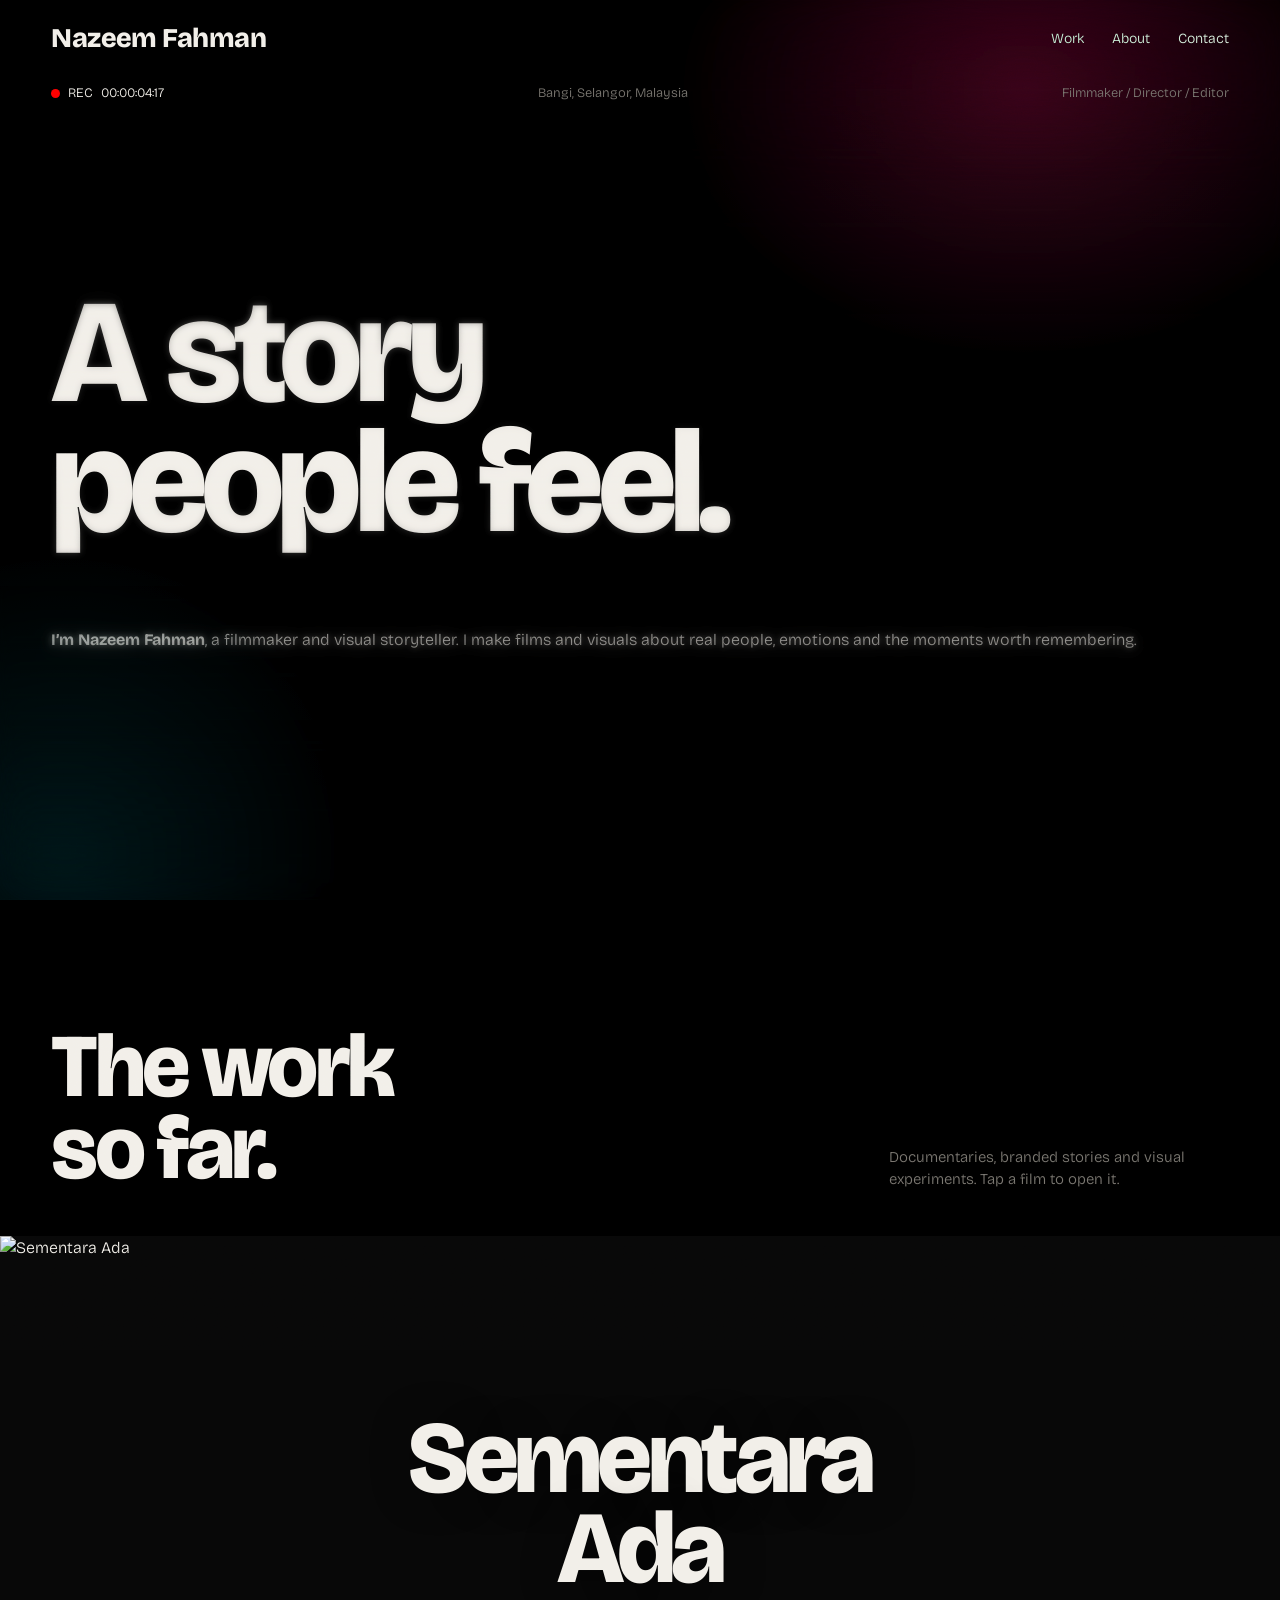
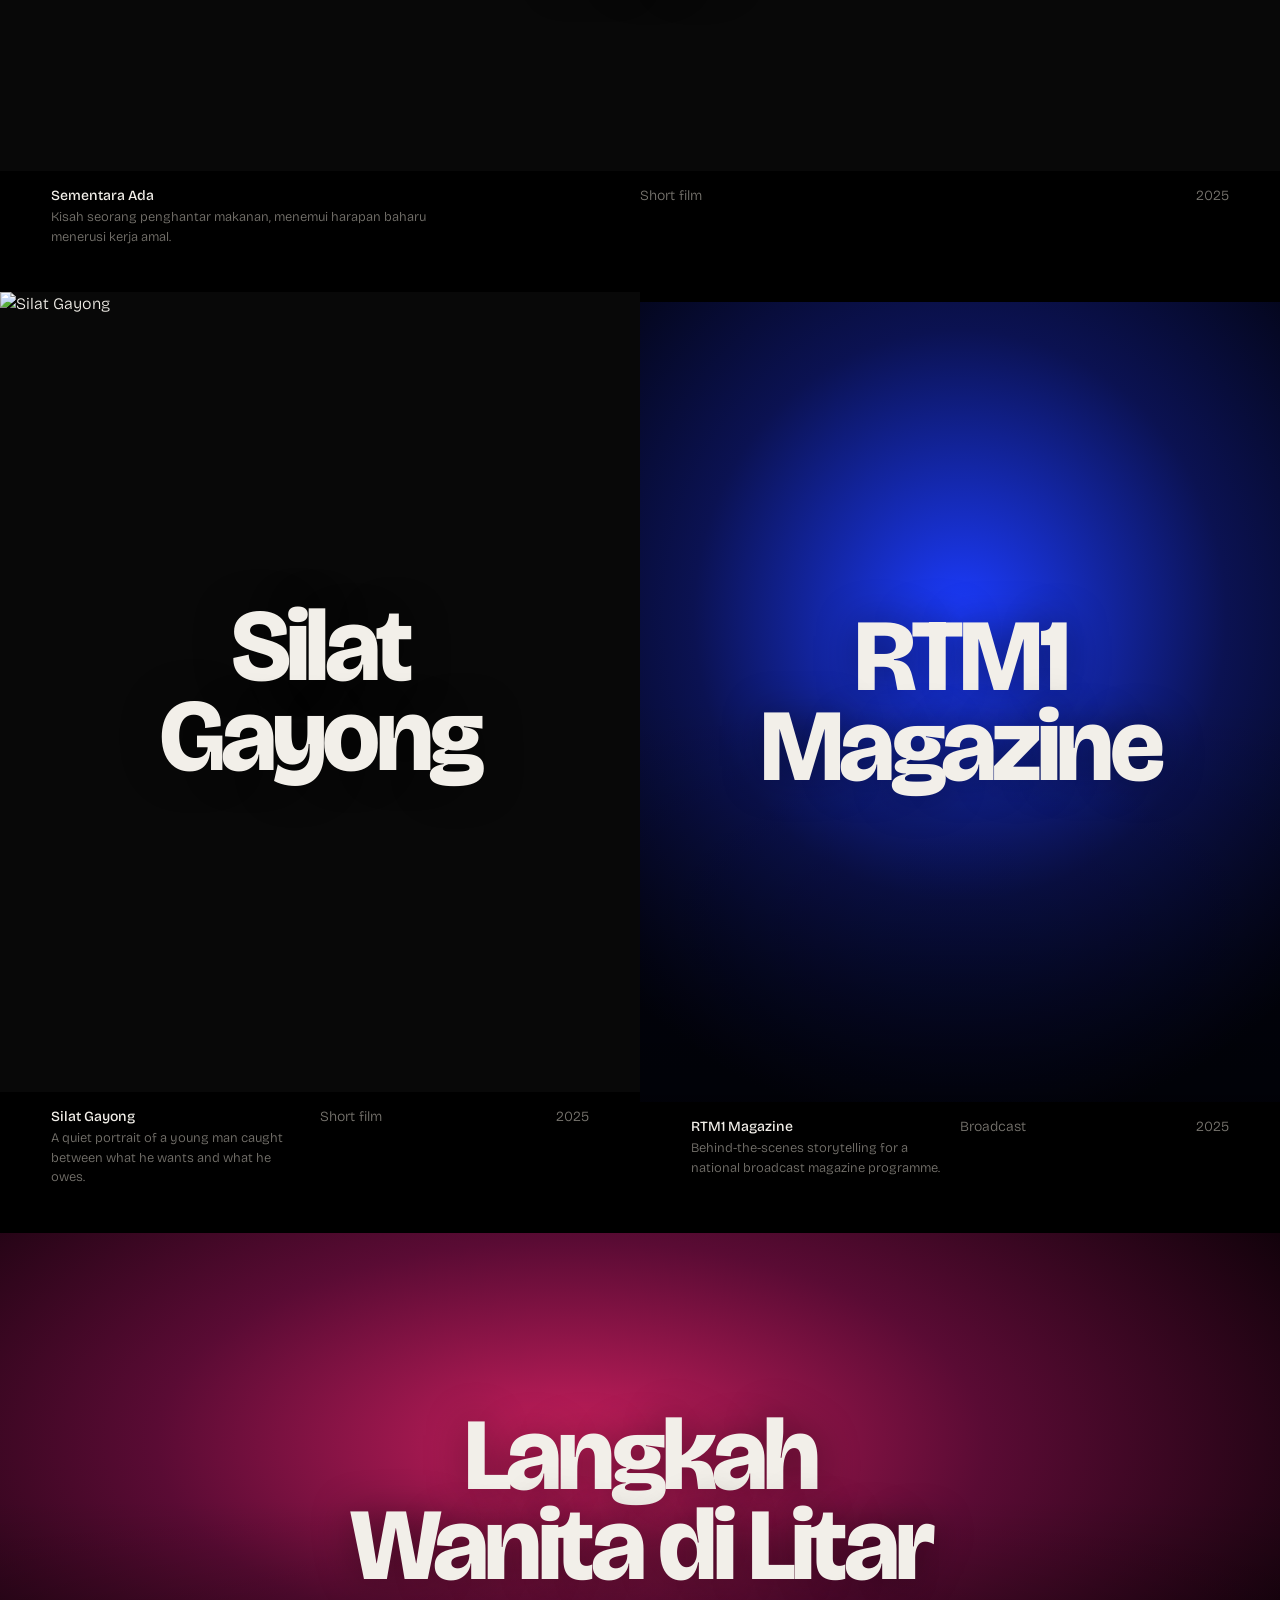
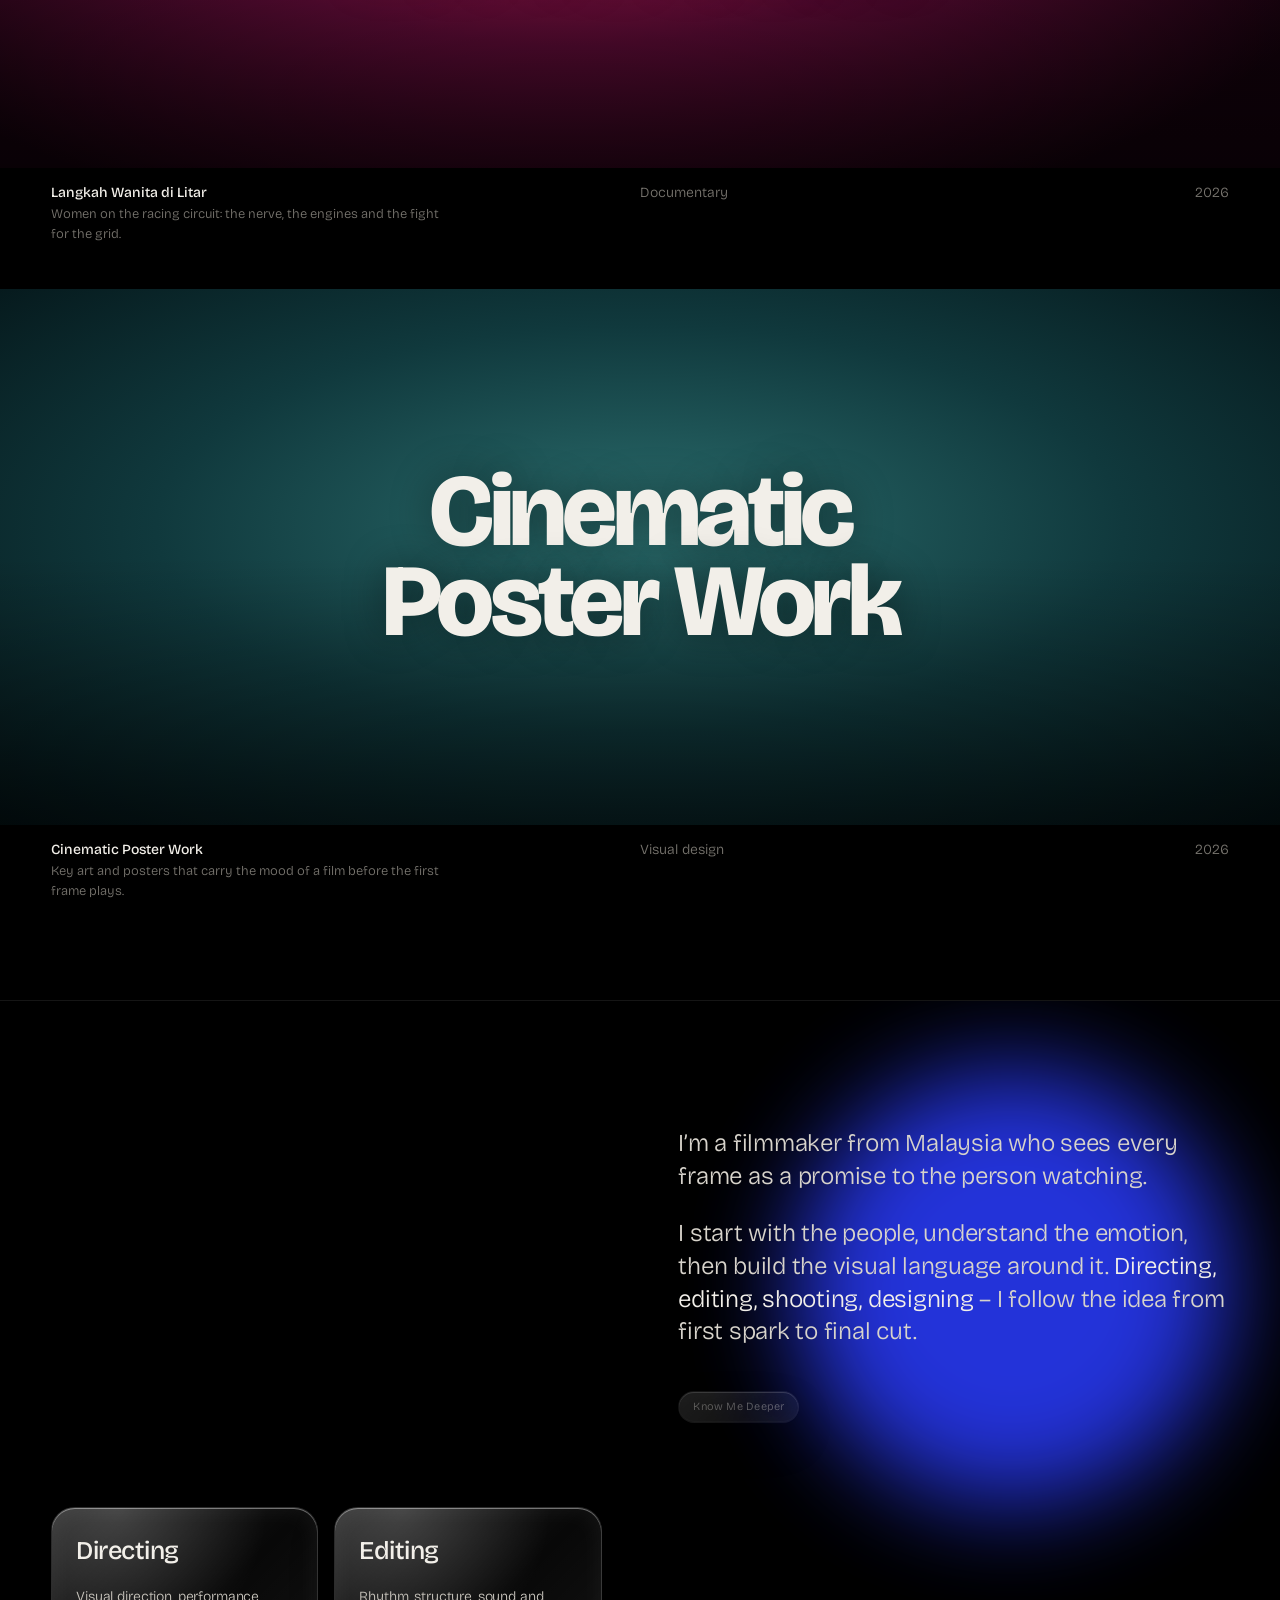
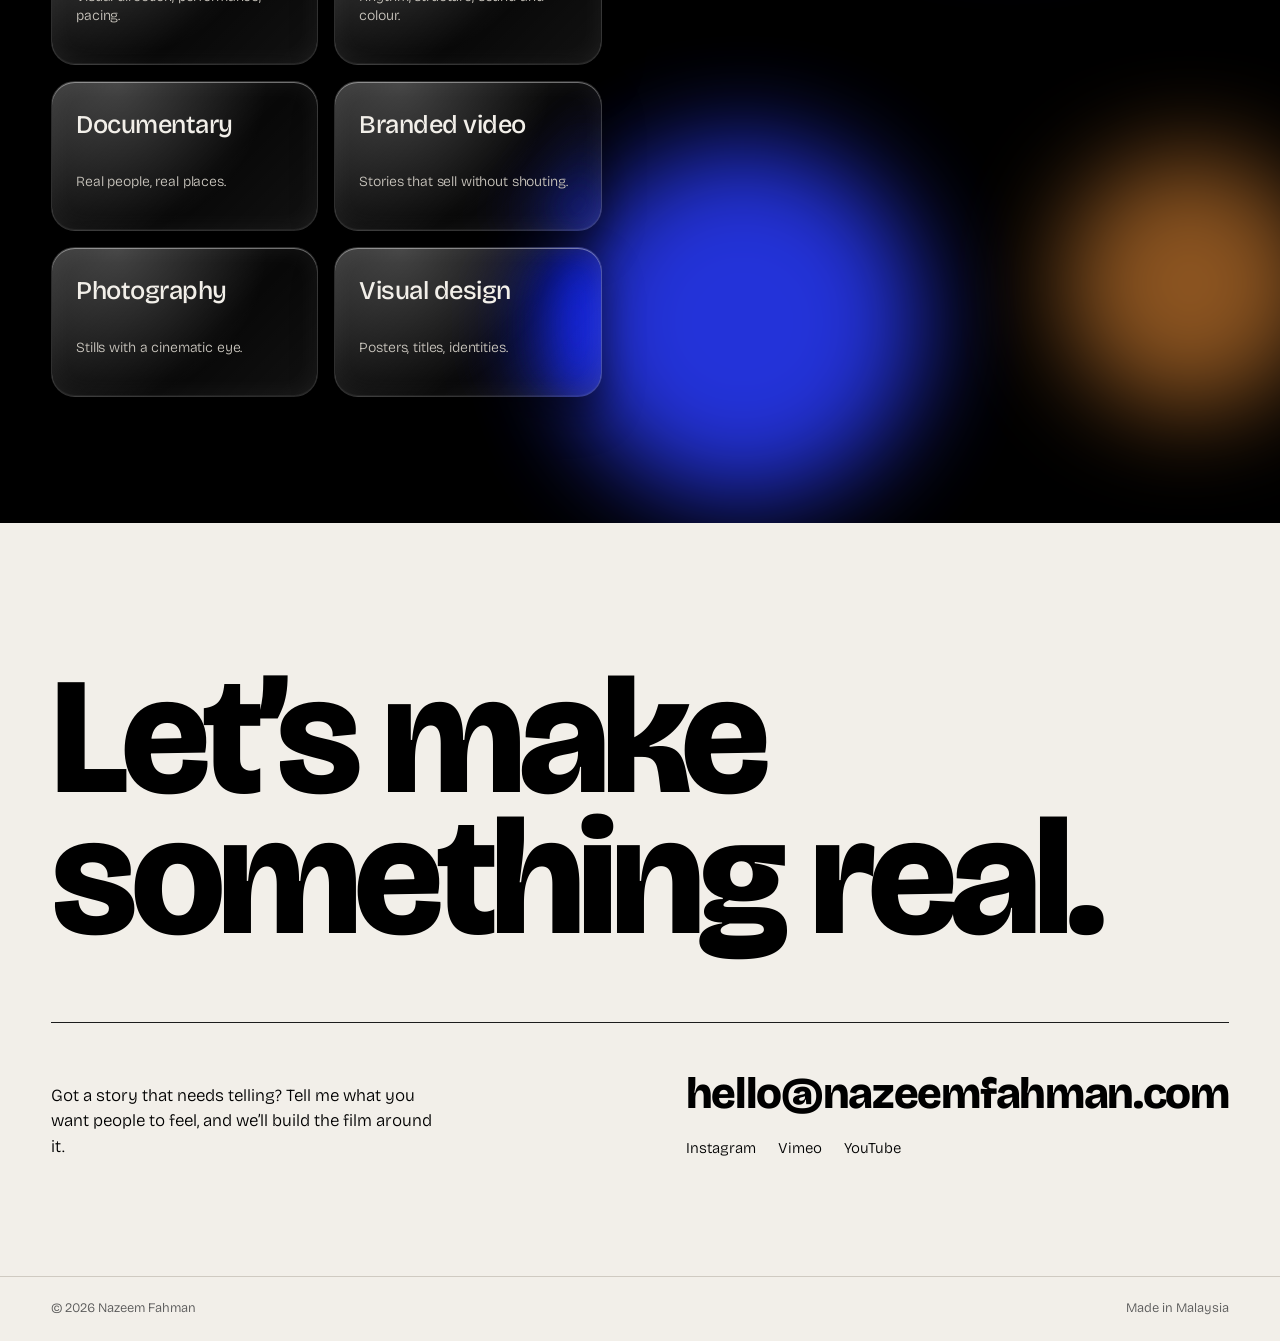
==== commit 99abebed: "s" ====
--- a/index.html
+++ b/index.html
@@ -46,7 +46,7 @@
   <div>
     <p>I’m a filmmaker from Malaysia who sees every frame as a promise to the person watching.</p>
     <p>I start with the people, understand the emotion, then build the visual language around it. <em>Directing, editing, shooting, designing</em> – I follow the idea from first spark to final cut.</p>
-    <a class="know glass" href="know-me.html" target="_blank" rel="noopener">Know Me Deeper</a>
+    <a class="know glass" href="know-me/" target="_blank" rel="noopener">Know Me Deeper</a>
   </div>
   <div class="cards">
     <article class="glass card"><h3>Directing</h3><p>Visual direction, performance, pacing.</p></article>
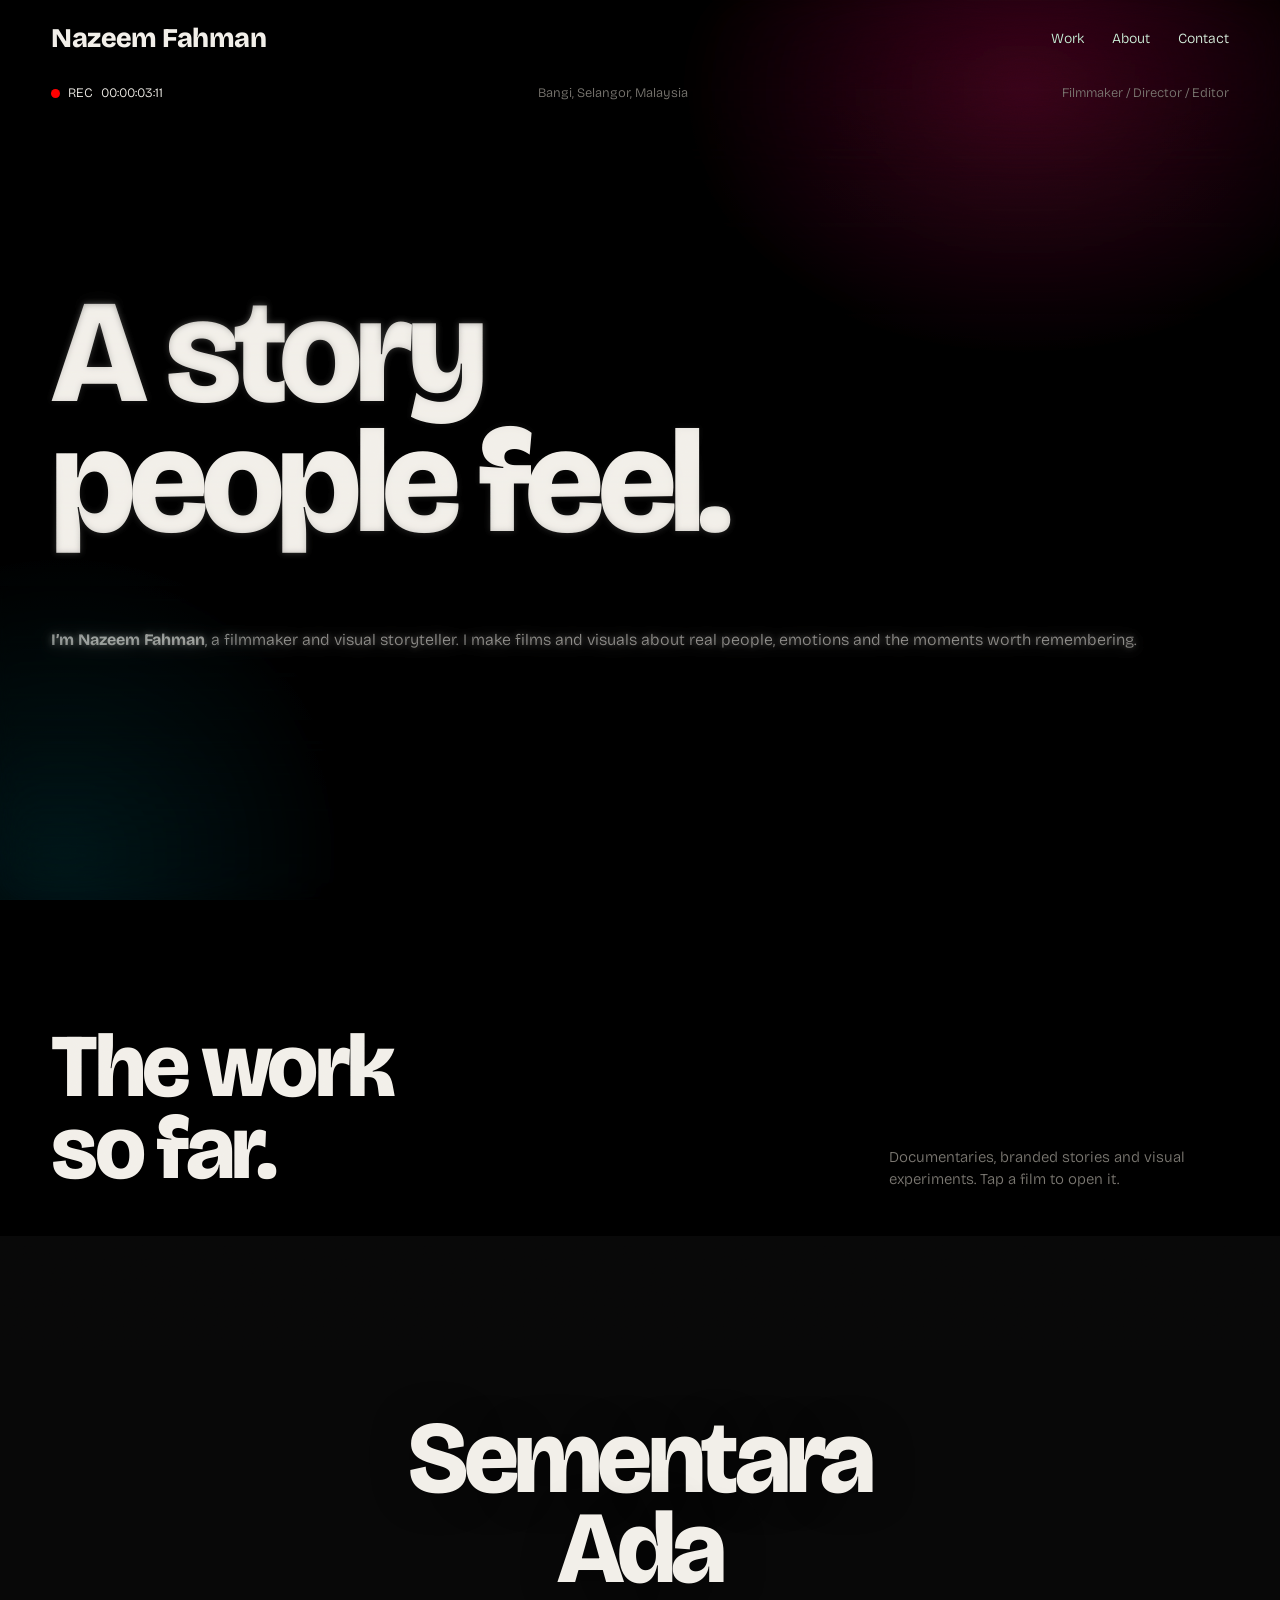
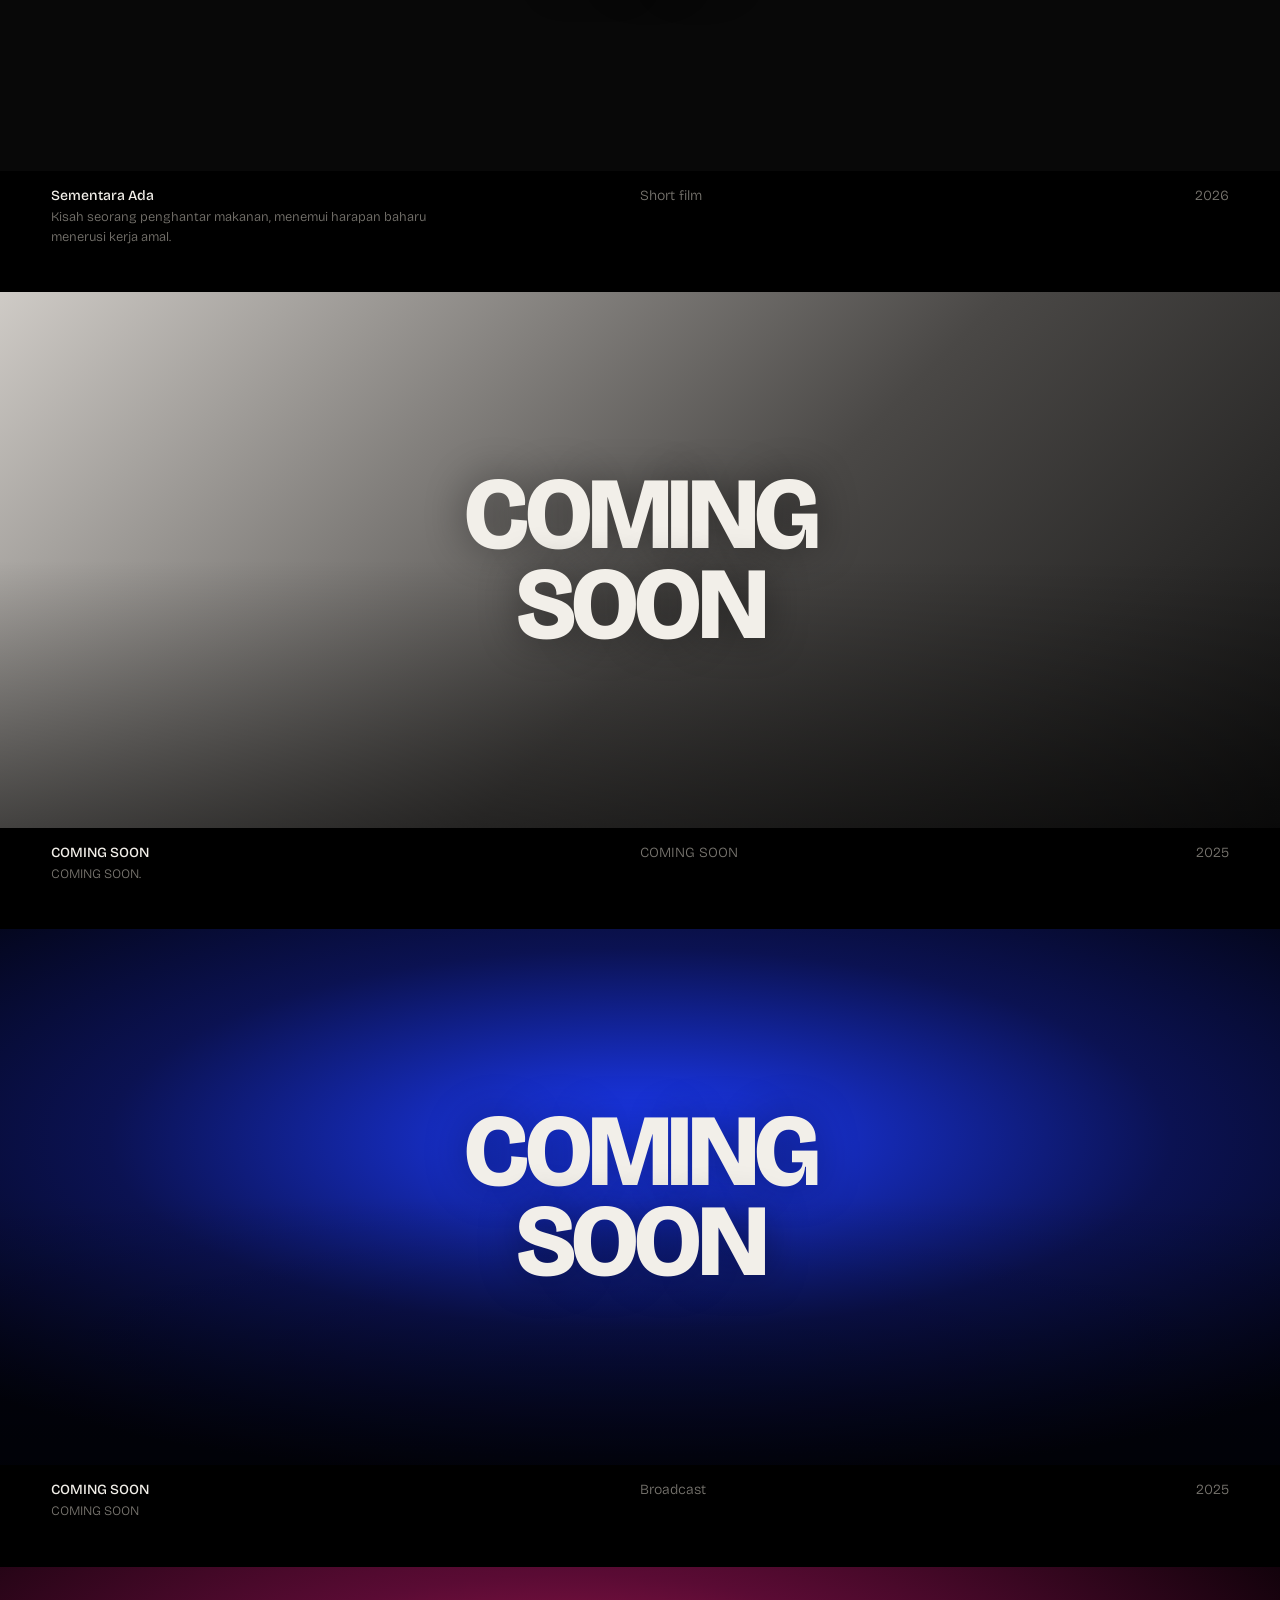
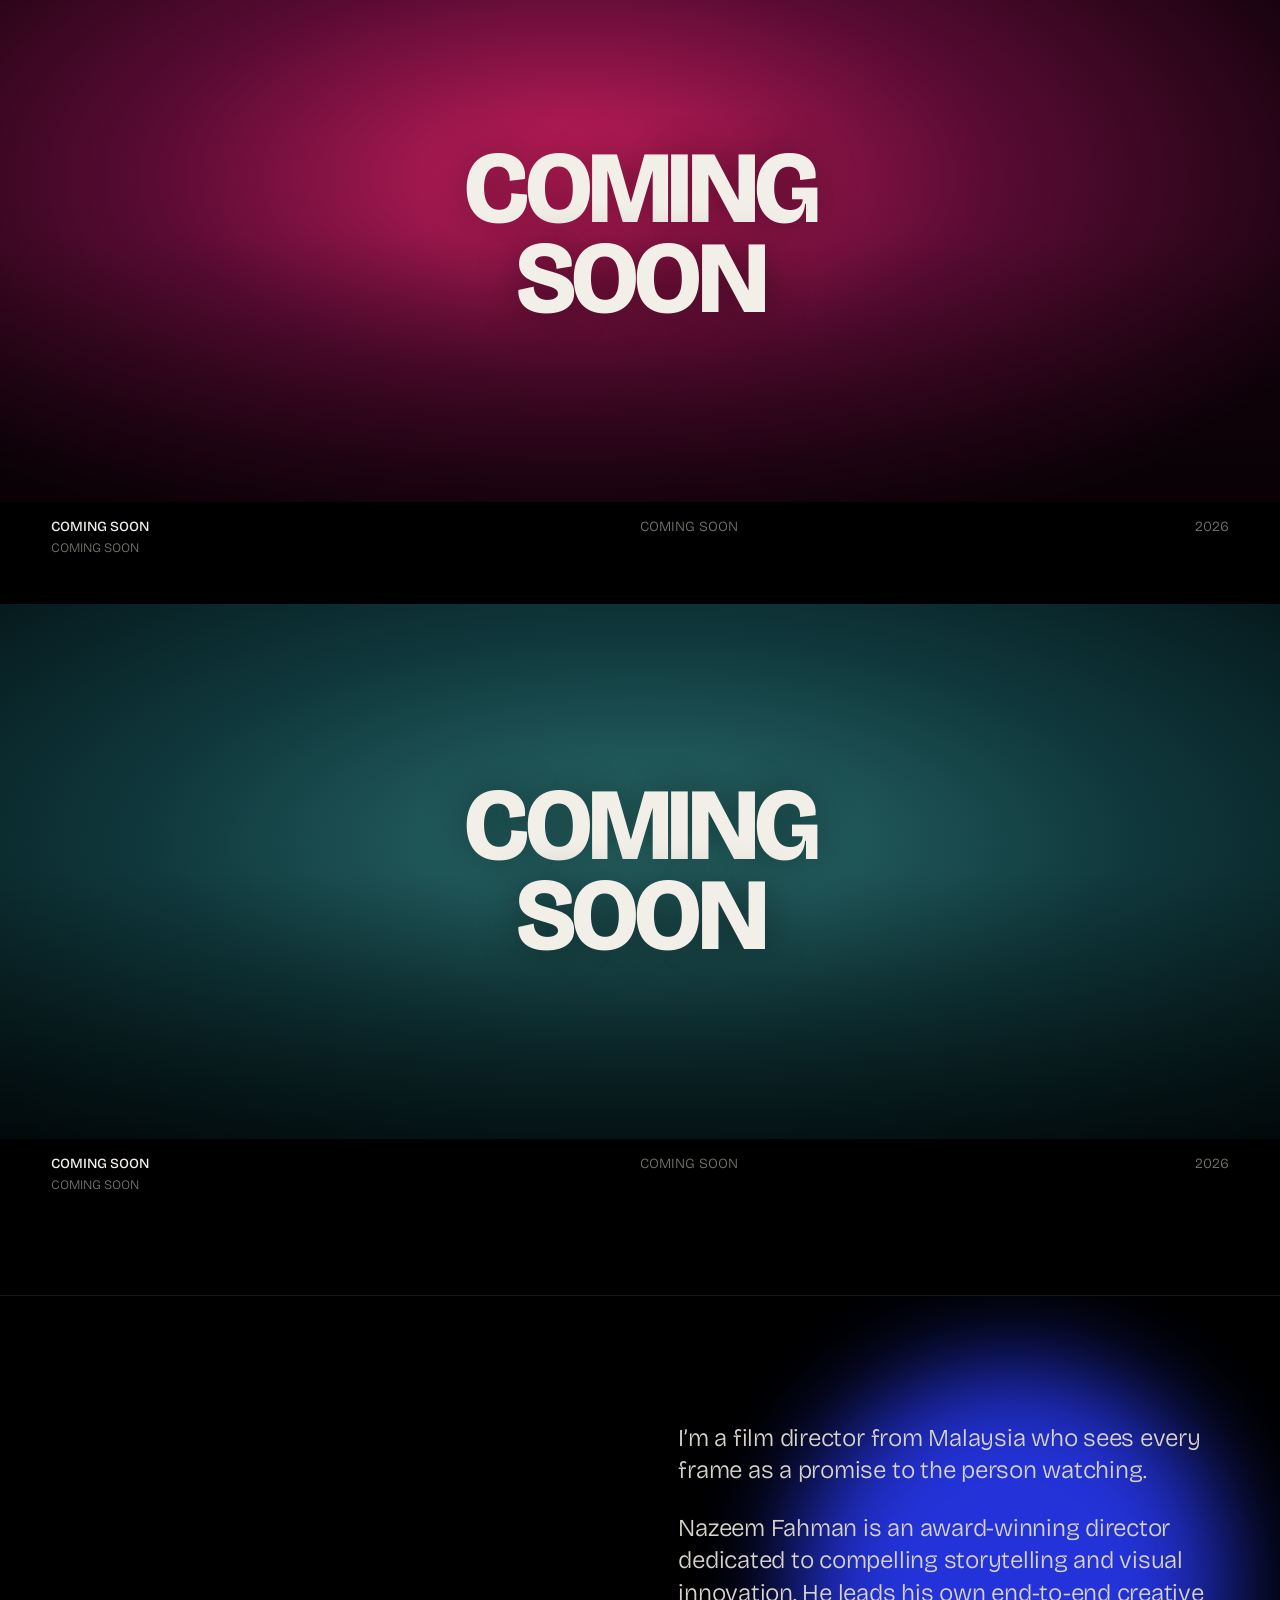
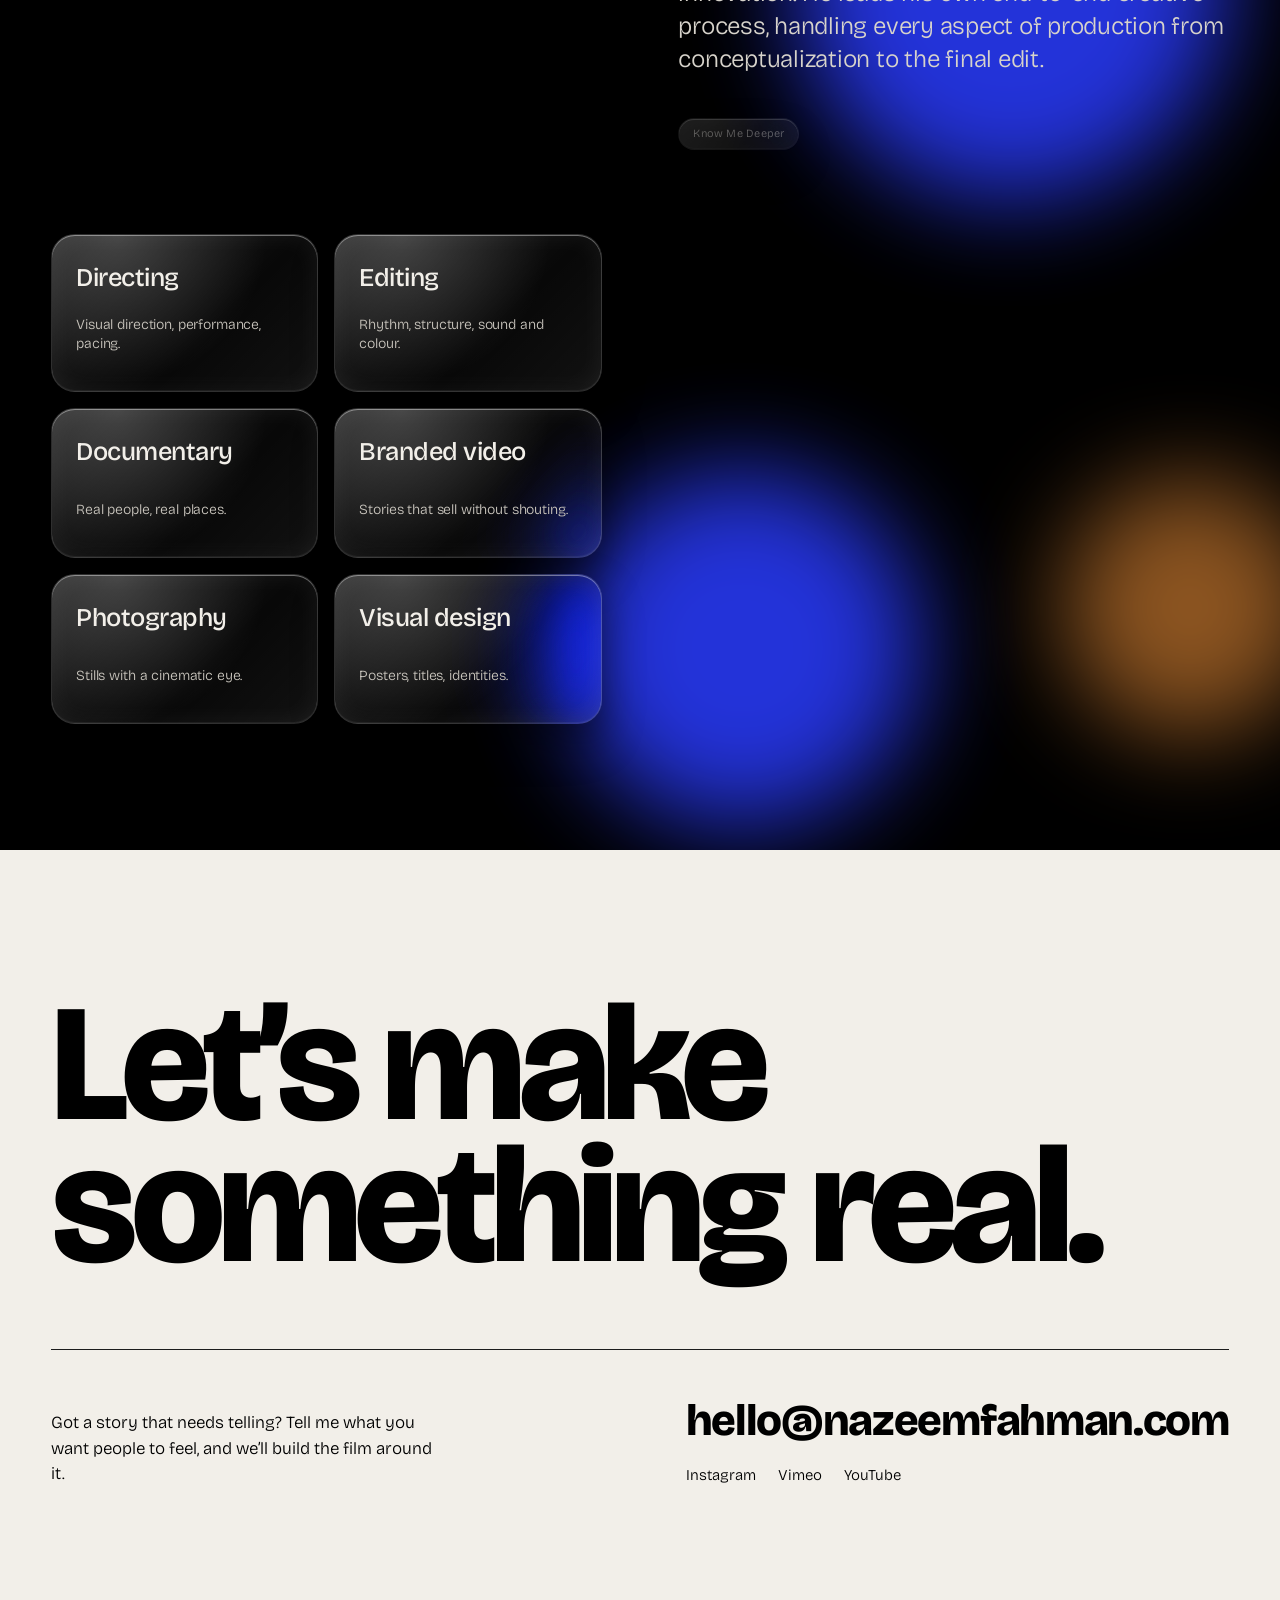
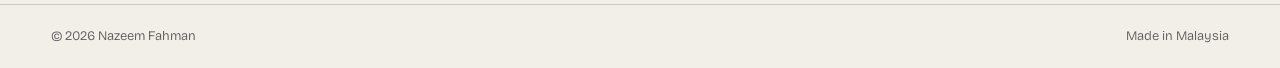
==== commit 7bec95bd: "s" ====
--- a/index.html
+++ b/index.html
@@ -44,8 +44,8 @@
 <section class="about" id="about">
   <div class="orbs" aria-hidden="true"><i></i><i></i><i></i></div>
   <div>
-    <p>I’m a filmmaker from Malaysia who sees every frame as a promise to the person watching.</p>
-    <p>I start with the people, understand the emotion, then build the visual language around it. <em>Directing, editing, shooting, designing</em> – I follow the idea from first spark to final cut.</p>
+    <p>I’m a film director from Malaysia who sees every frame as a promise to the person watching.</p>
+    <p>Nazeem Fahman is an award-winning director dedicated to compelling storytelling and visual innovation. He leads his own end-to-end creative process, handling every aspect of production from conceptualization to the final edit.</p>
     <a class="know glass" href="know-me/" target="_blank" rel="noopener">Know Me Deeper</a>
   </div>
   <div class="cards">
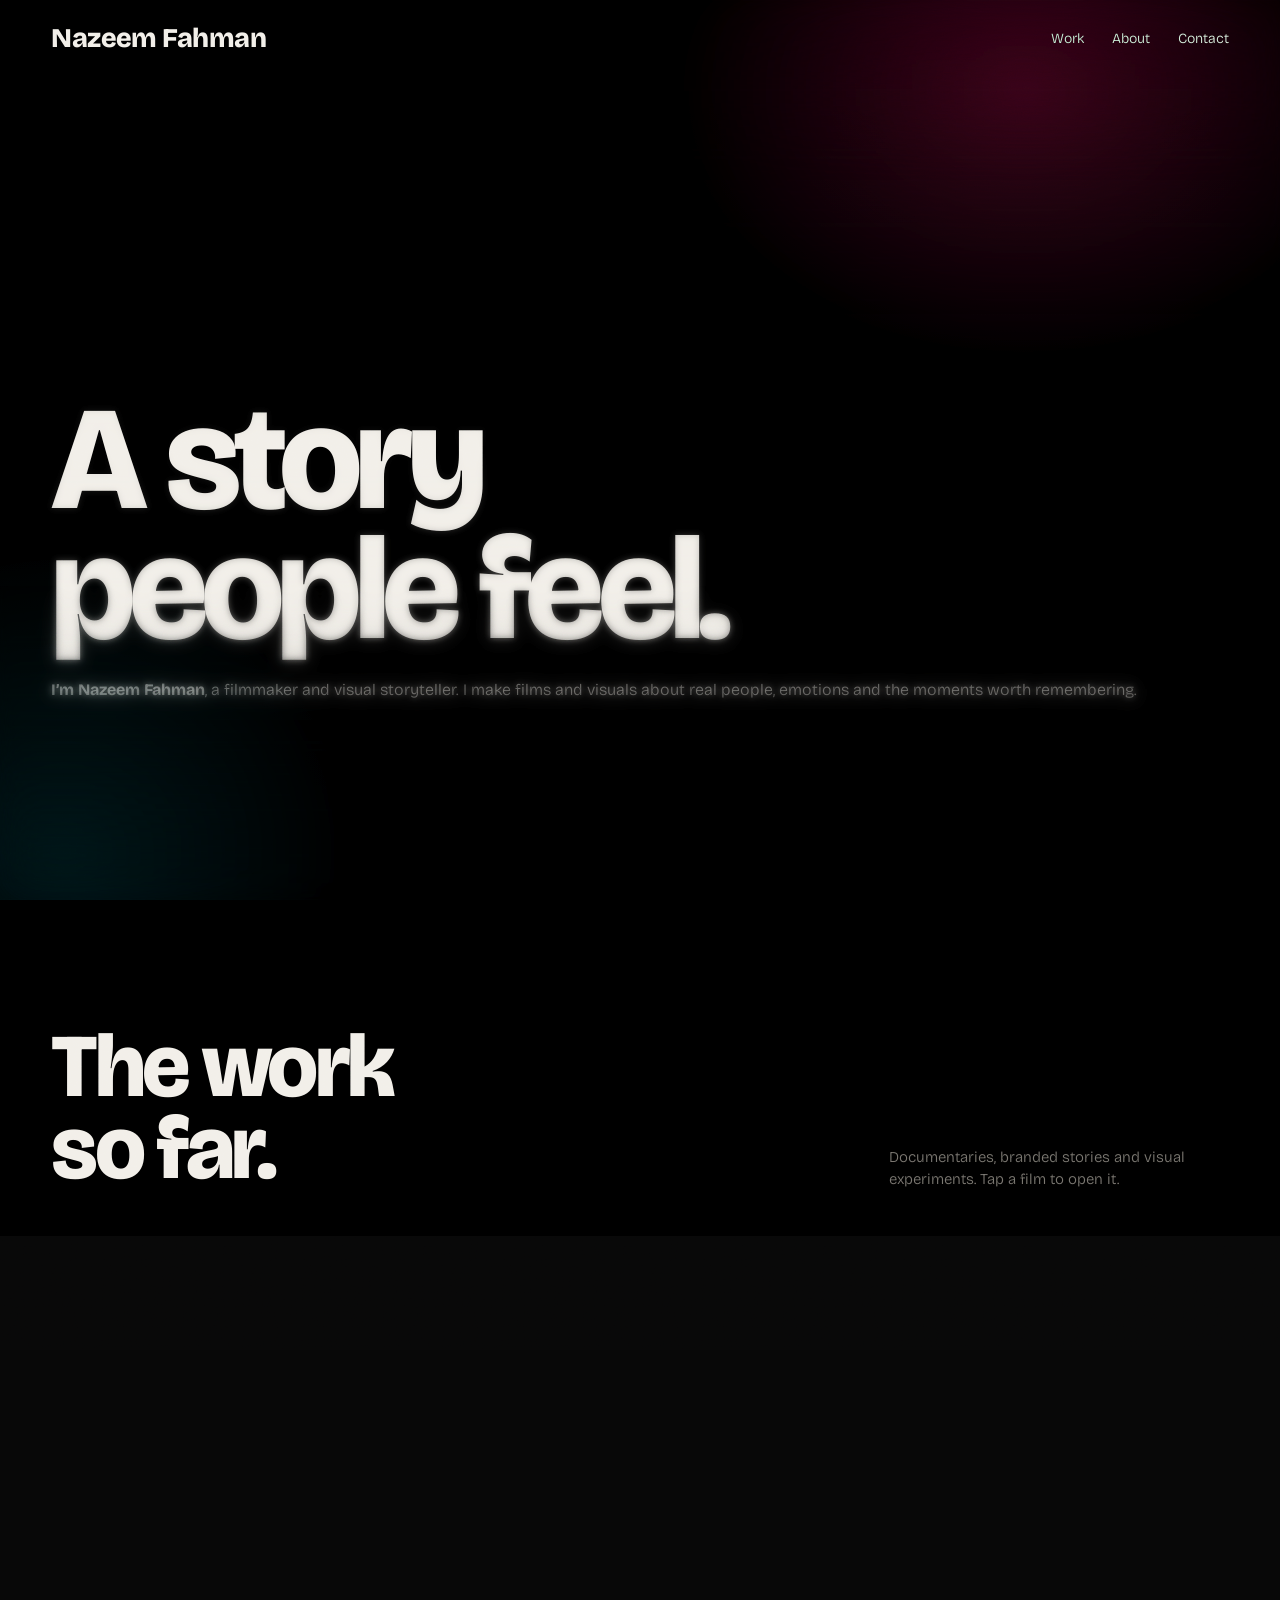
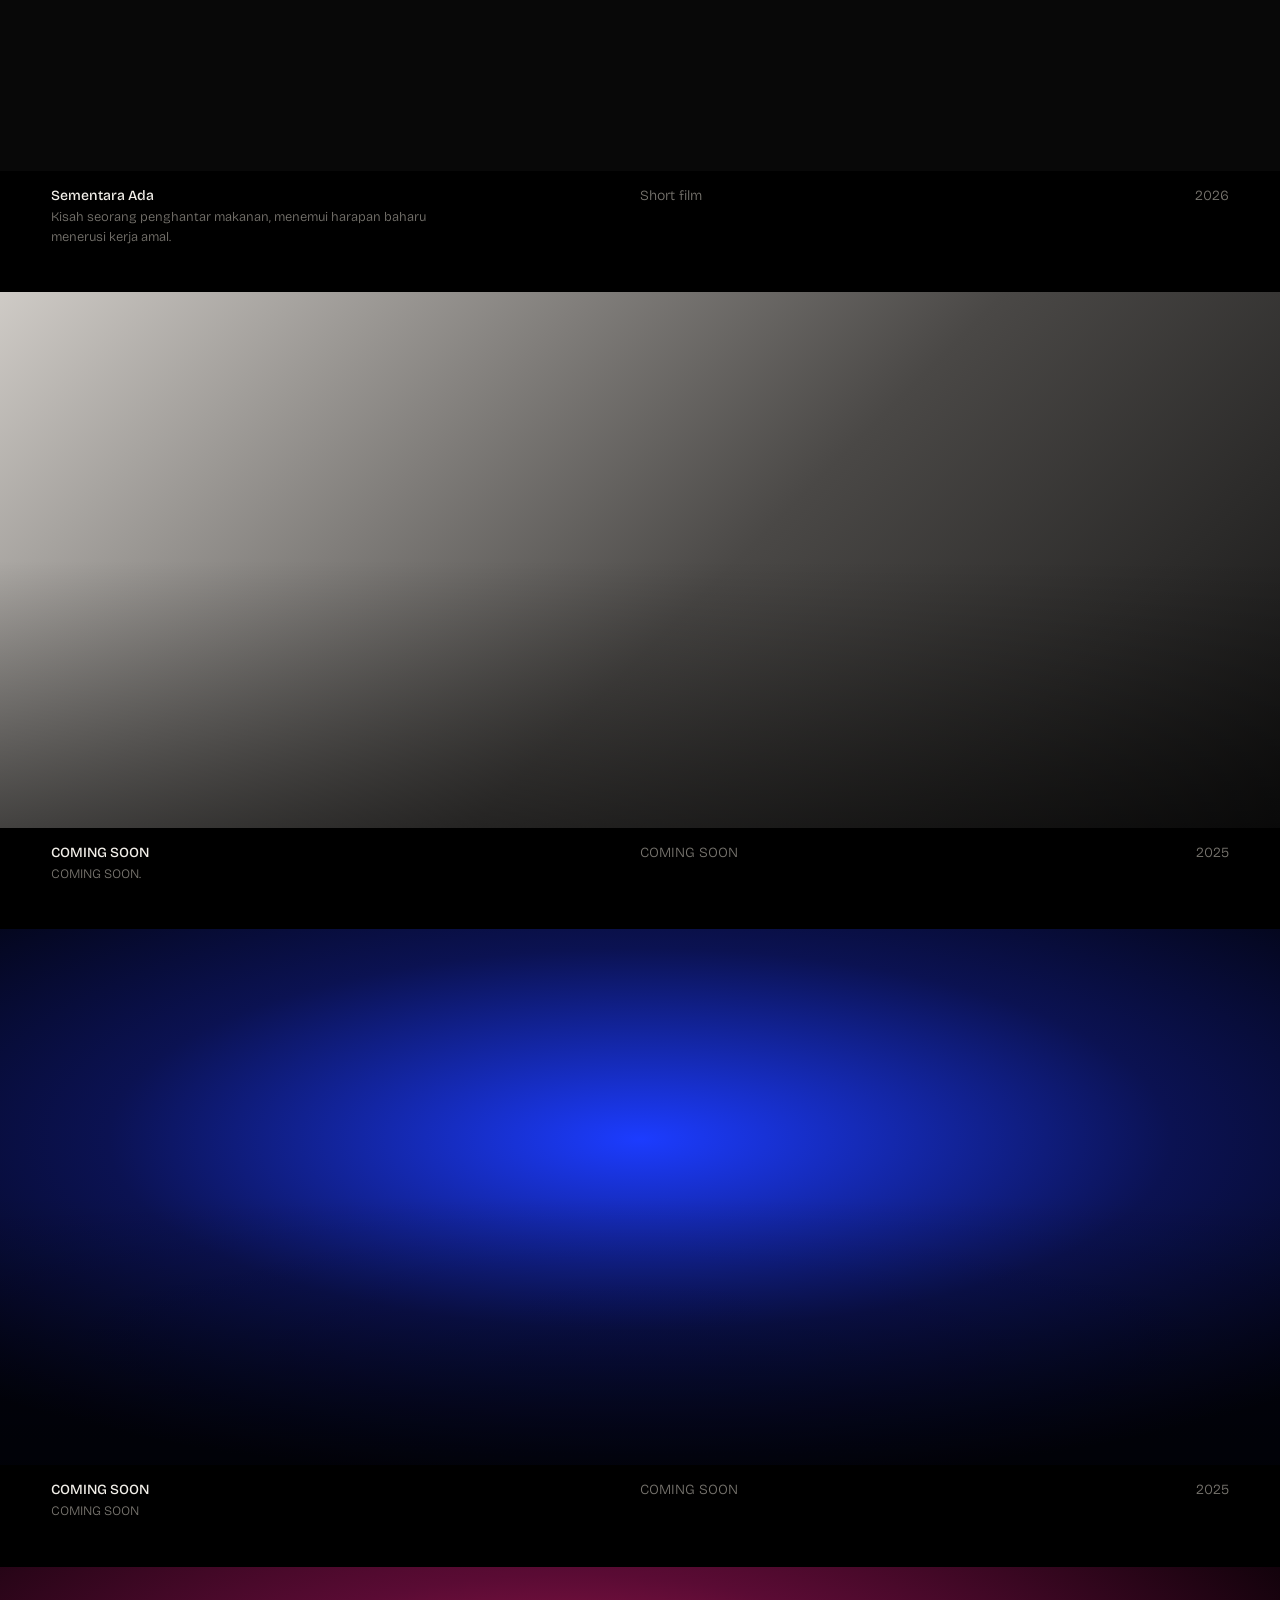
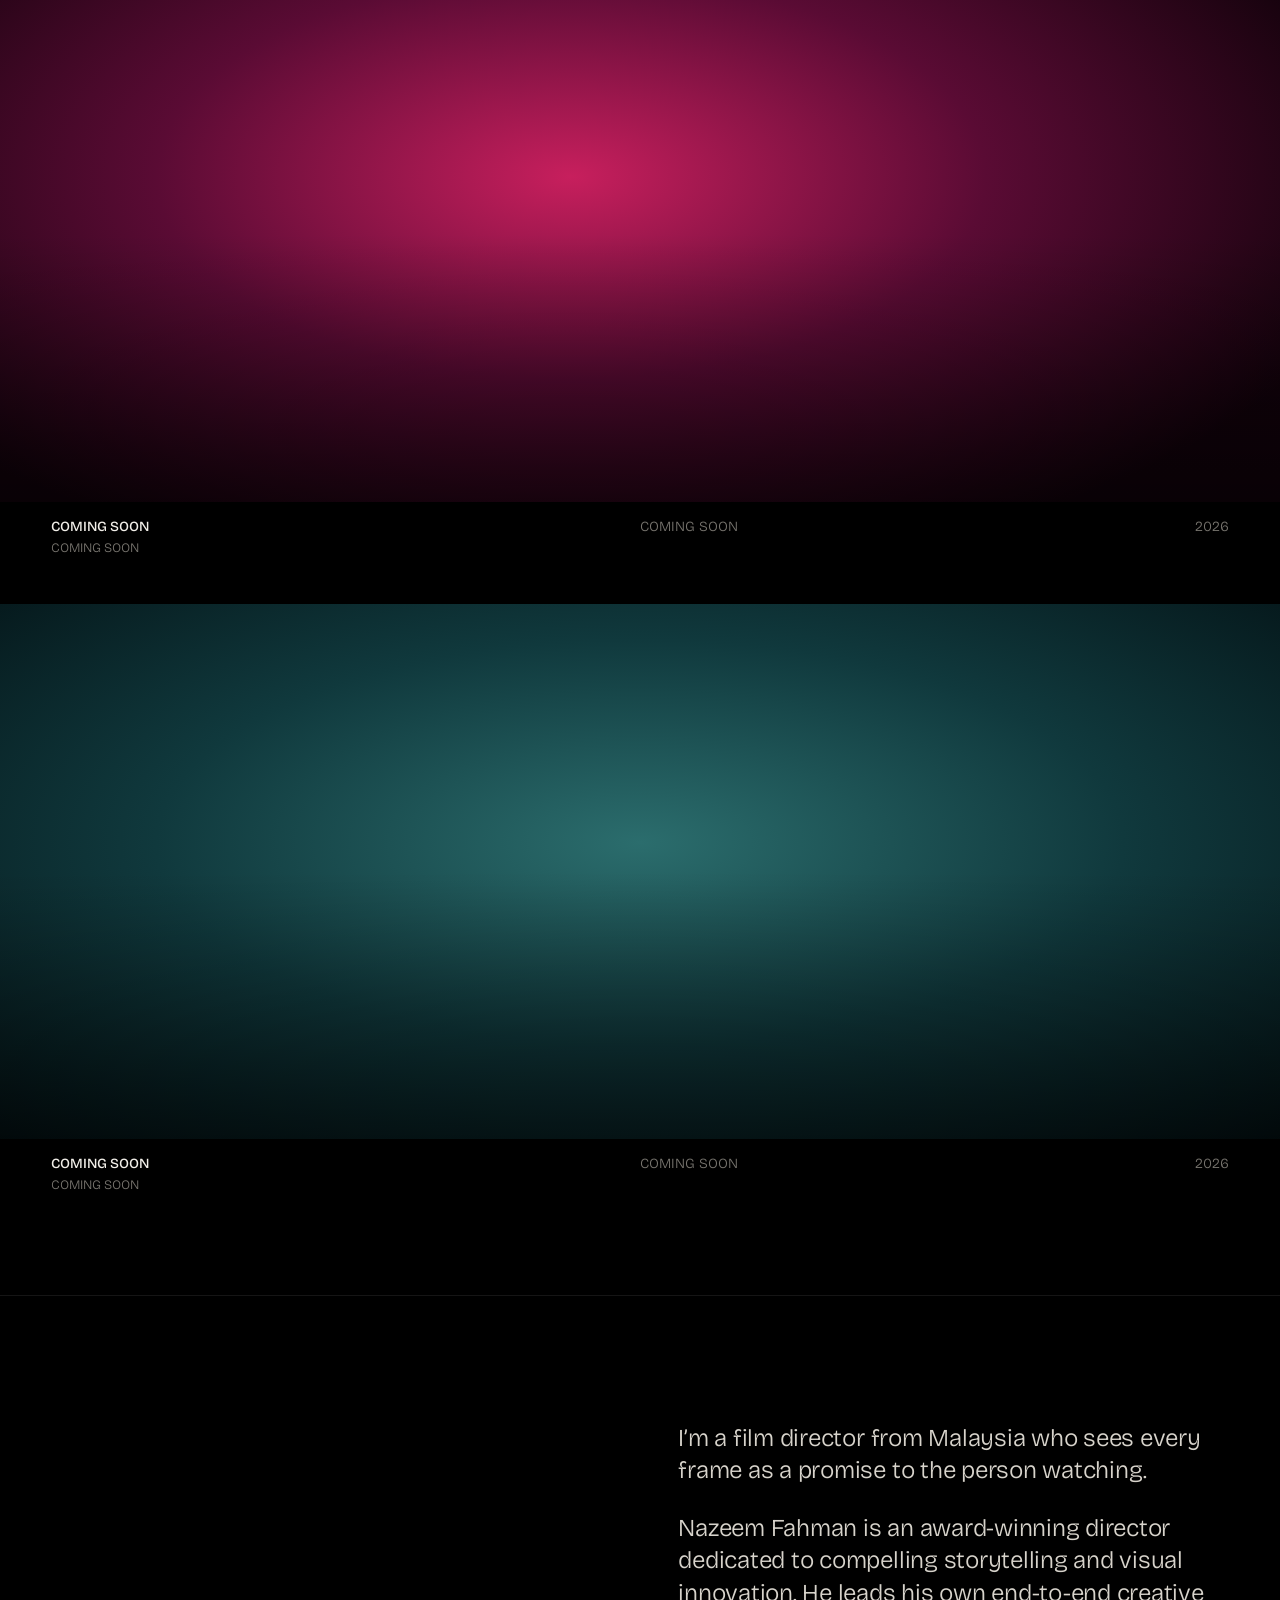
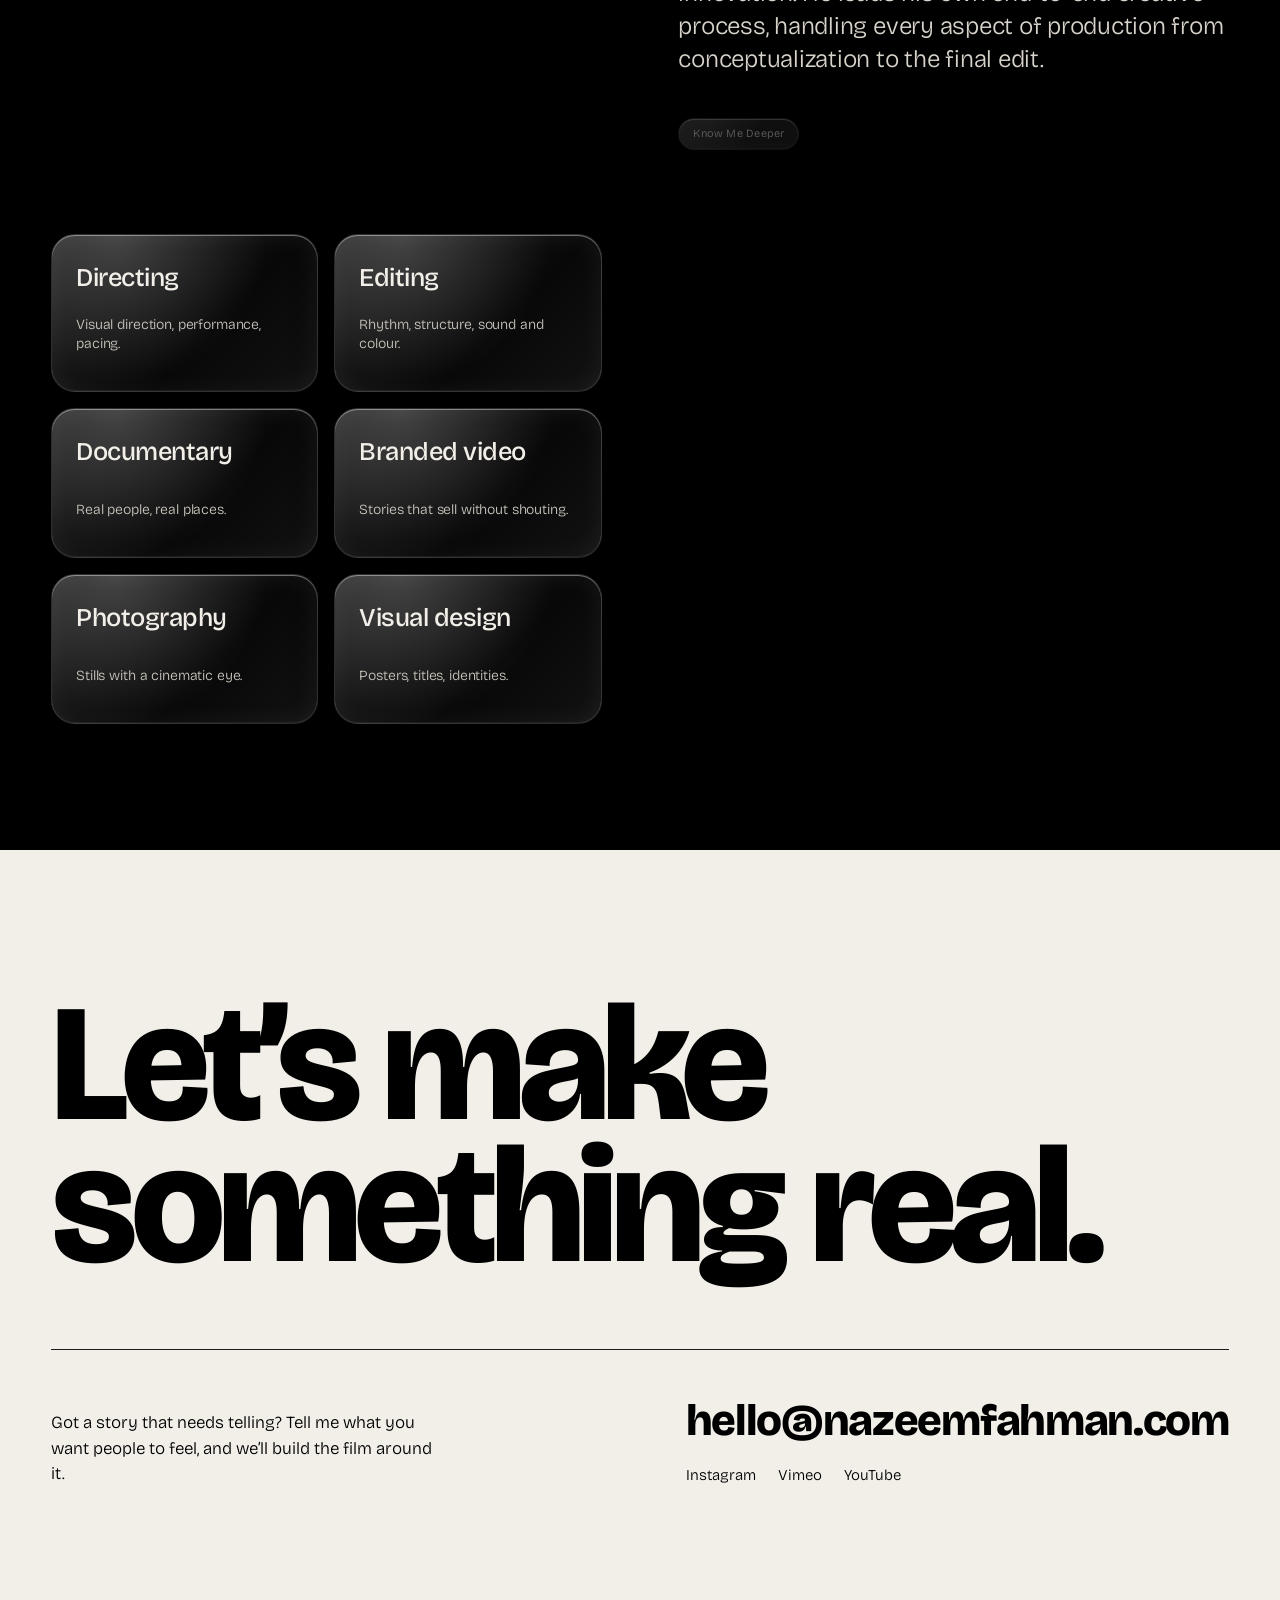
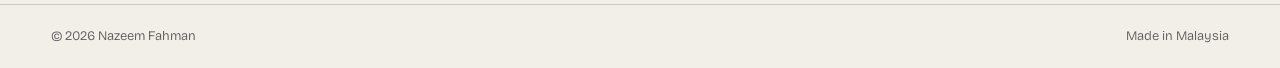
==== commit 2a6dd854: "S" ====
--- a/index.html
+++ b/index.html
@@ -21,18 +21,25 @@
 </nav>
 
 <header class="hero" id="top">
+  <!-- PLACEHOLDER BACKGROUND MEDIA -->
+  <!-- Letak 0px untuk disable blur. Tukar tag <img> atau <video> di dalam -->
+  <div class="bg-media" style="--blur: 0px;">
+	<video src="ASSETS/HERO.mp4" autoplay loop muted playsinline></video>
+    <!-- Contoh gambar: <img src="hero-bg.jpg" alt=""> -->
+    <!-- Contoh video: <video src="bg-hero.mp4" autoplay loop muted playsinline></video> -->
+  </div>
+
   <div class="leak"></div>
-  <div class="hud top"><span class="rec"><i></i>REC <span id="tc">00:00:00:00</span></span><span>Bangi, Selangor, Malaysia</span><span>Filmmaker / Director / Editor</span></div>
+  
   <div class="stack" id="stack" aria-label="Another pretty video. A story people feel.">
-   <div id="biggesttitleintheworld" class="lit" style="display: block !important; margin-bottom: 80px !important;">
+   <!-- FIX: margin-bottom ditukar dari 80px kepada 24px supaya teks bawah naik rapat sikit -->
+   <div id="biggesttitleintheworld" class="lit" style="display: block !important; margin-bottom: 24px !important;">
     <span class="l" style="display: block !important;">A story</span>
     <span class="l b" style="display: block !important;">people feel.</span>
 </div>
 
   </div>
   <p class="sub"><b>I’m Nazeem Fahman</b>, a filmmaker and visual storyteller. I make films and visuals about real people, emotions and the moments worth remembering.</p>
-
-  
 </header>
 
 <main>
@@ -42,7 +49,11 @@
 </section>
 
 <section class="about" id="about">
-  <div class="orbs" aria-hidden="true"><i></i><i></i><i></i></div>
+  <!-- PLACEHOLDER BACKGROUND MEDIA -->
+  <div class="bg-media" style="--blur: 12px;">
+    <!-- Contoh: <img src="about-bg.jpg" alt=""> -->
+  </div>
+
   <div>
     <p>I’m a film director from Malaysia who sees every frame as a promise to the person watching.</p>
     <p>Nazeem Fahman is an award-winning director dedicated to compelling storytelling and visual innovation. He leads his own end-to-end creative process, handling every aspect of production from conceptualization to the final edit.</p>
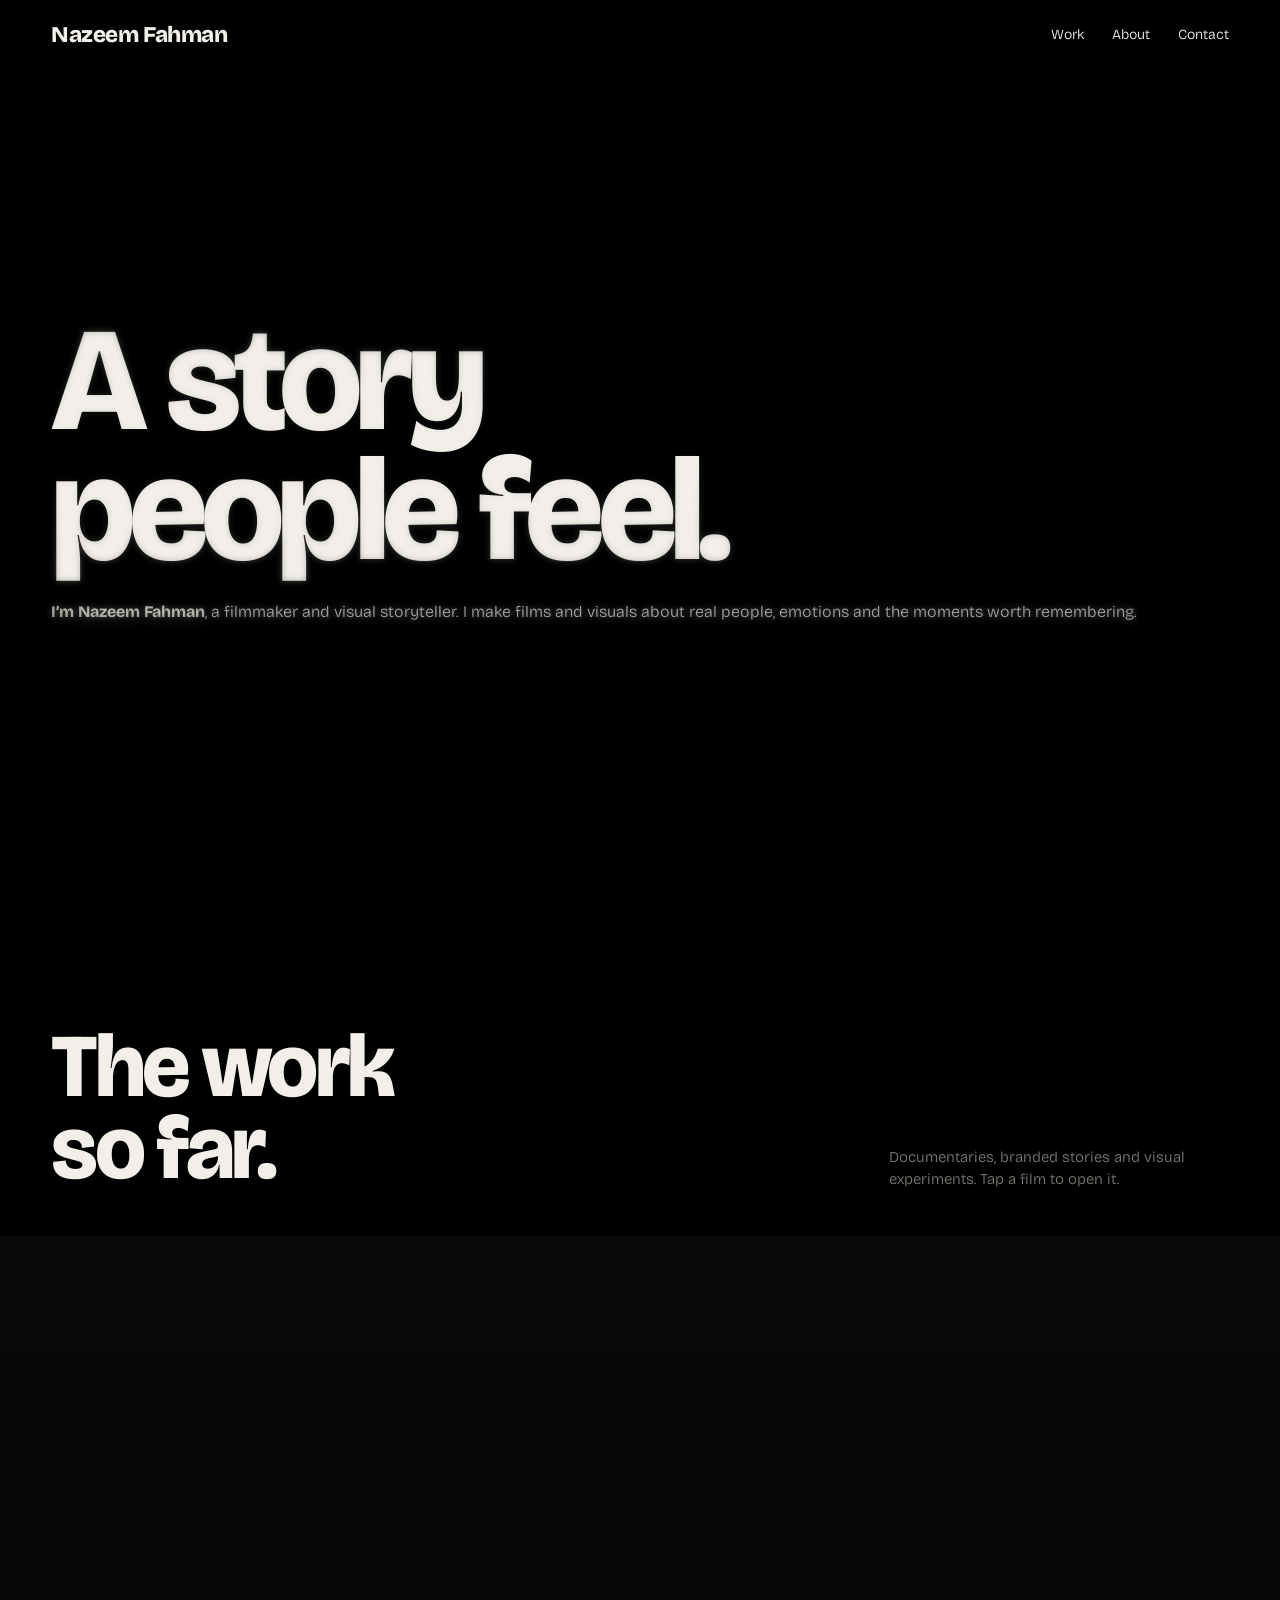
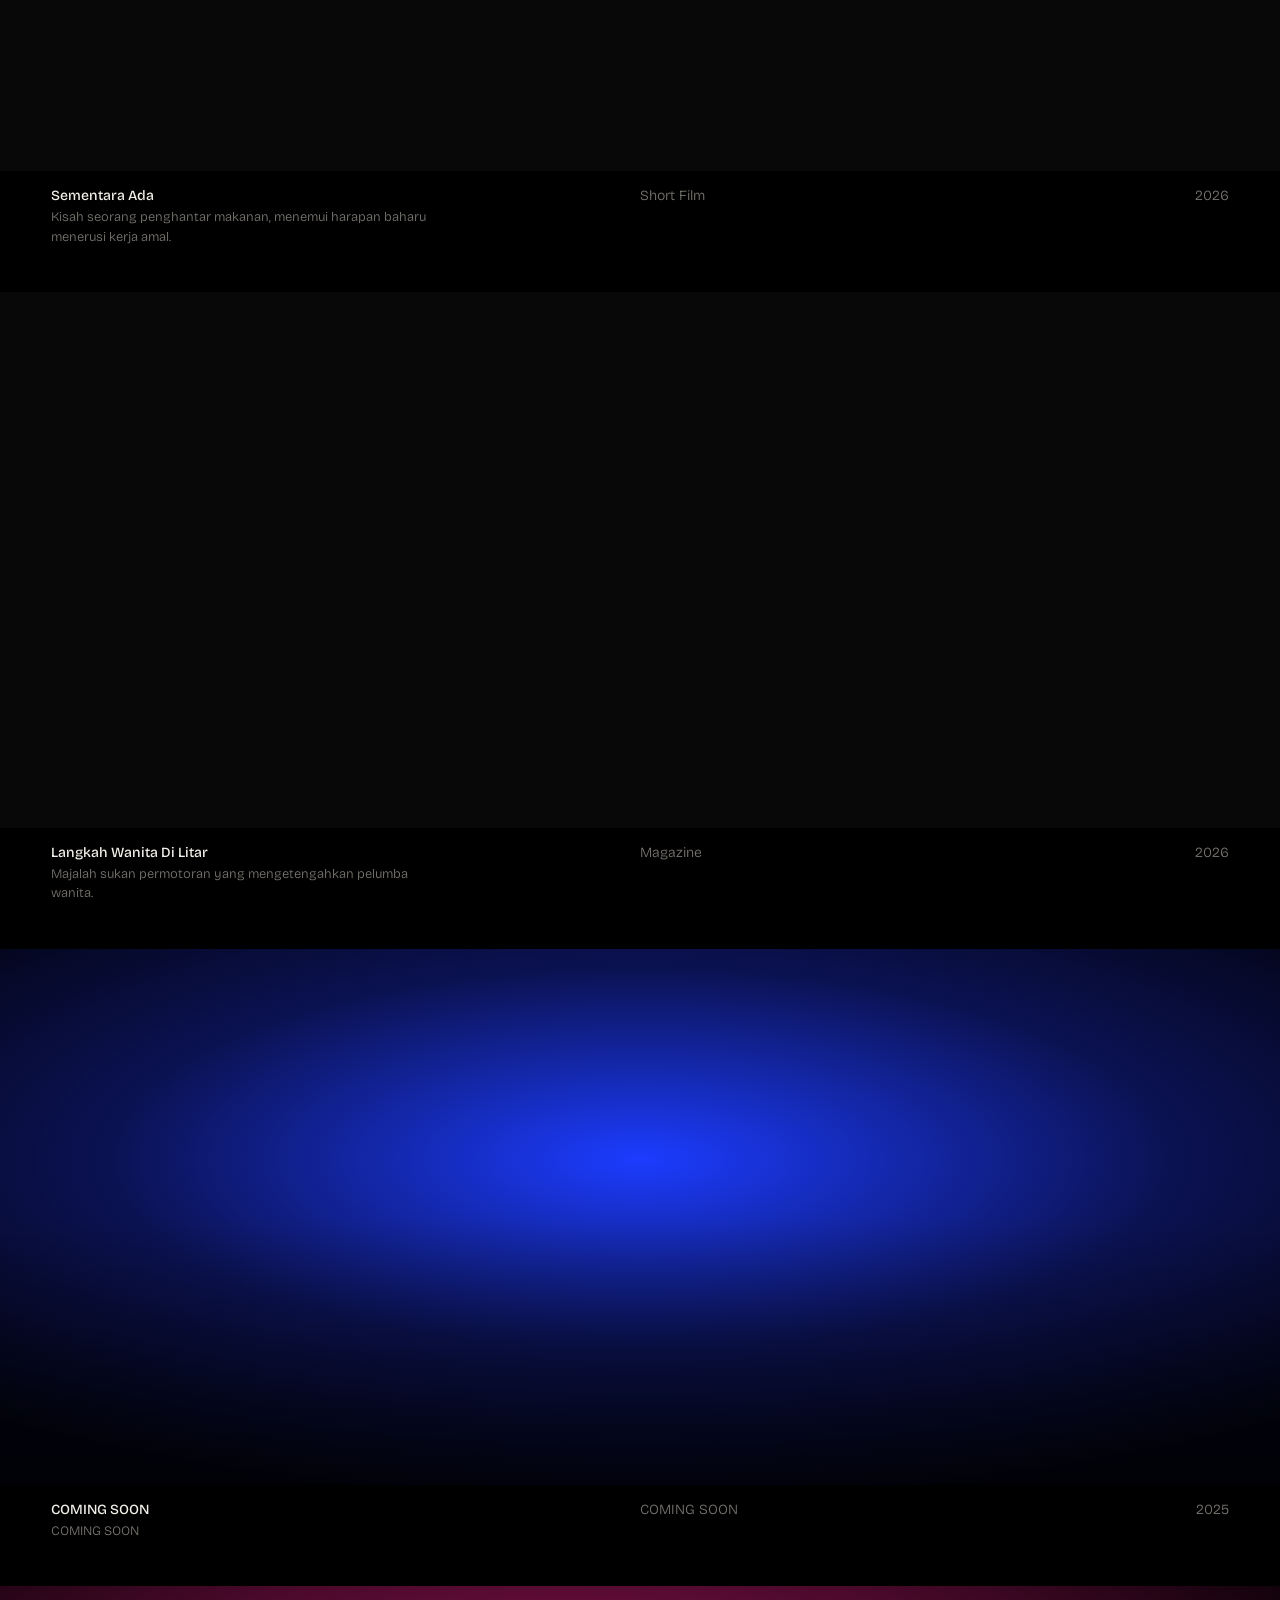
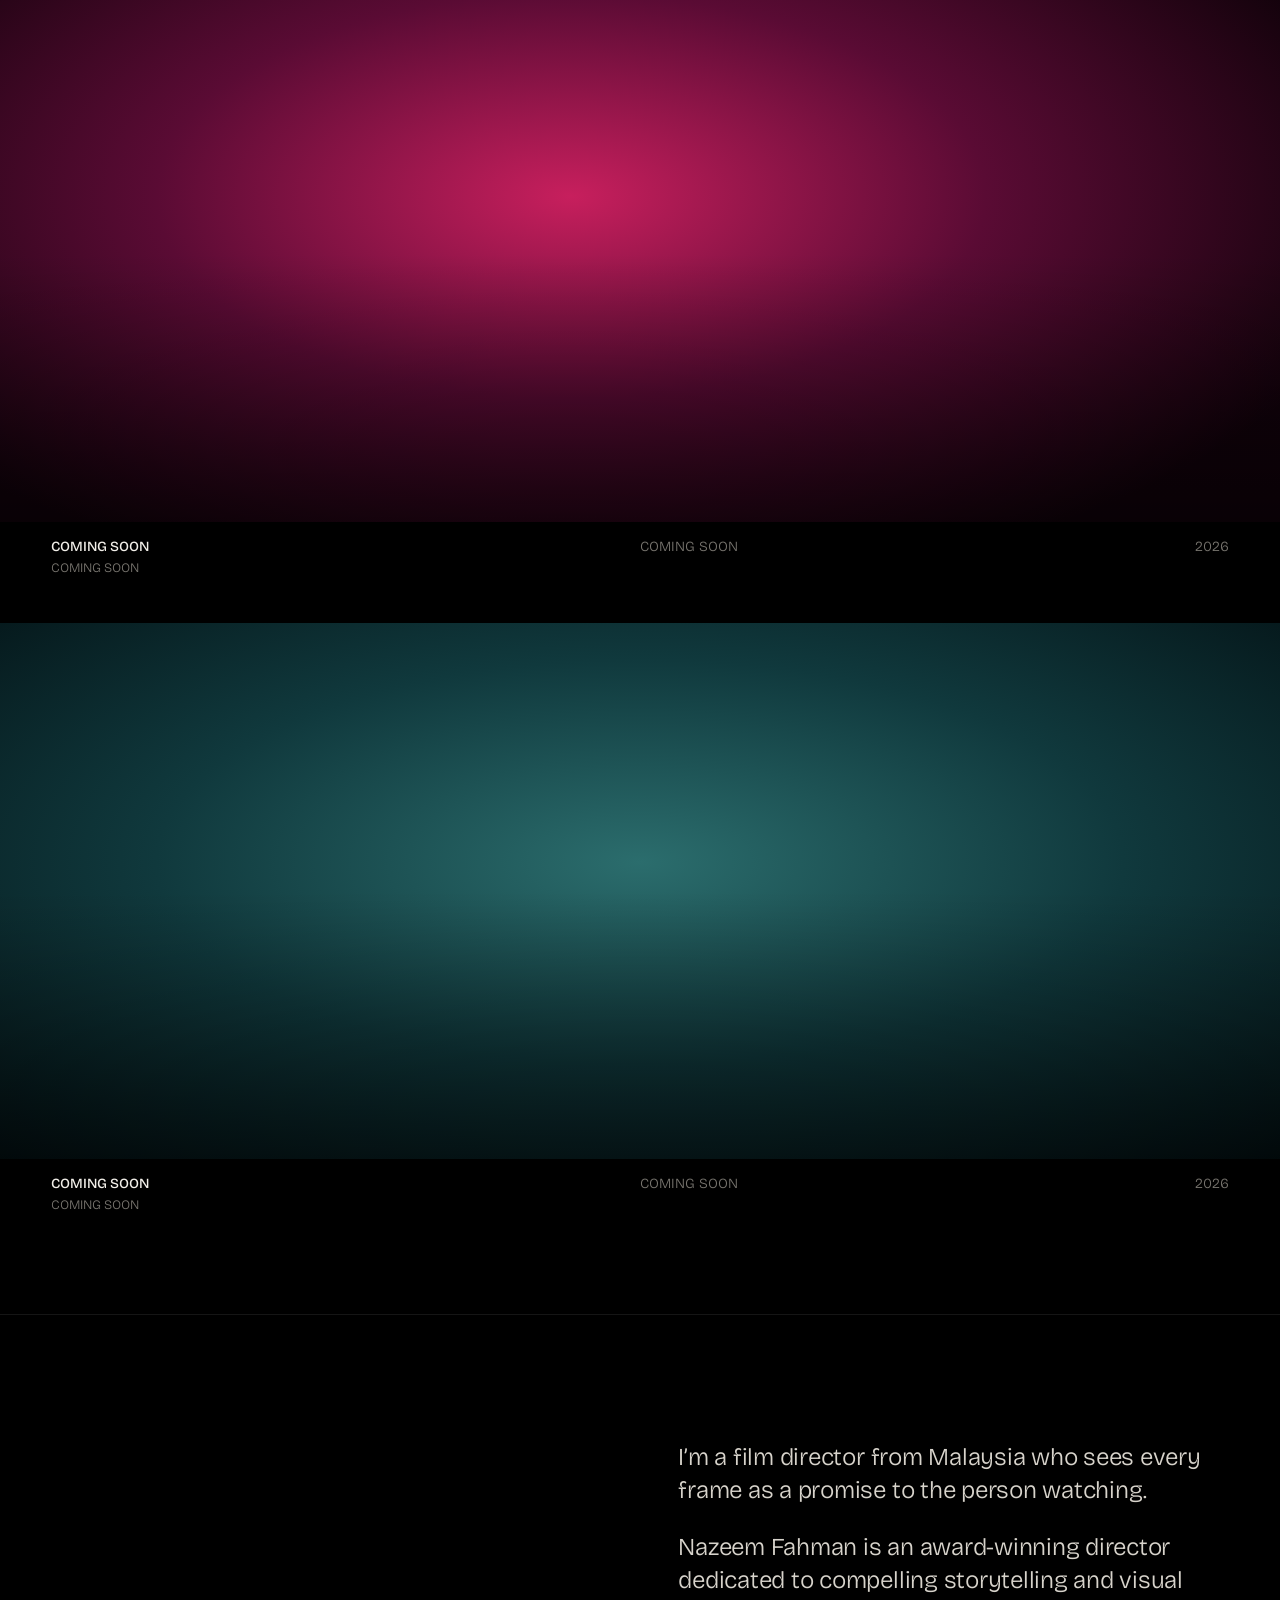
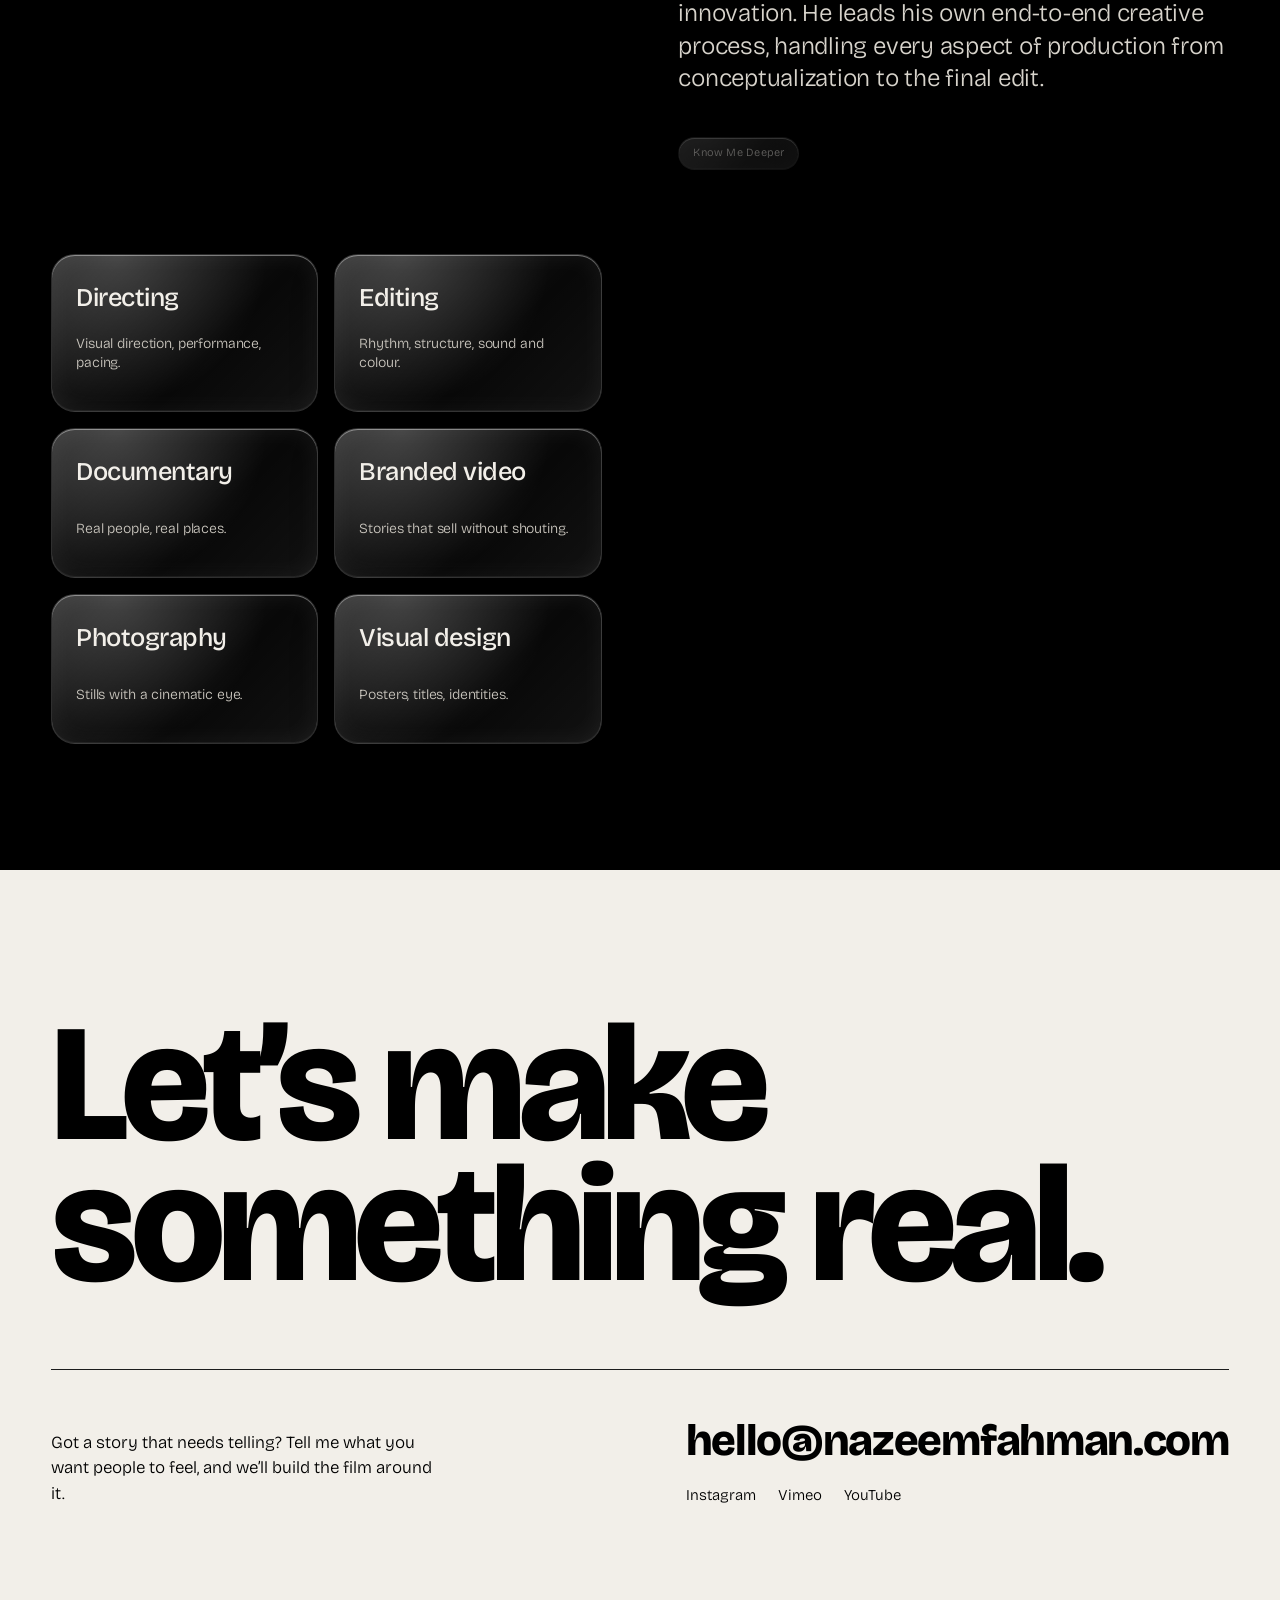
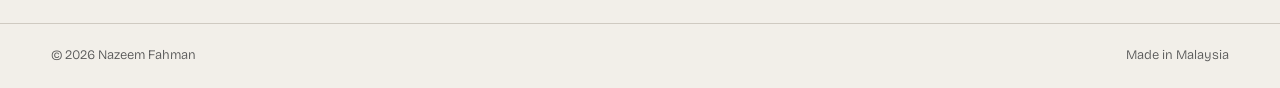
==== commit c311c3d9: "s" ====
--- a/index.html
+++ b/index.html
@@ -4,6 +4,7 @@
 <meta charset="utf-8">
 <meta name="viewport" content="width=device-width, initial-scale=1, viewport-fit=cover">
 <title>Nazeem Fahman – Filmmaker</title>
+<link rel="icon" type="image/png" href="assets/img/logowhite.png">
 <link rel="preconnect" href="https://fonts.googleapis.com">
 <link href="https://fonts.googleapis.com/css2?family=Bricolage+Grotesque:opsz,wght@12..96,300;12..96,500;12..96,800&display=swap" rel="stylesheet">
 <link rel="stylesheet" href="style.css">
--- a/style.css
+++ b/style.css
@@ -17,13 +17,13 @@
   animation:grain .6s steps(6) infinite}
 @keyframes grain{0%{transform:translate(0,0)}20%{transform:translate(-4%,3%)}40%{transform:translate(3%,-5%)}60%{transform:translate(-5%,-2%)}80%{transform:translate(4%,4%)}100%{transform:translate(0,0)}}
 
-/* cursor - Effect pink telah dibuang */
+/* cursor */
 .cur{display:none !important;}
 
 /* nav */
 nav{position:fixed;top:0;left:0;right:0;z-index:60;display:flex;justify-content:space-between;align-items:center;
   padding:calc(18px + env(safe-area-inset-top,0px)) 4vw 18px;mix-blend-mode:difference}
-nav .logo{font-weight:800;letter-spacing:-.02em;font-size:3vh}
+nav .logo{font-weight:800;letter-spacing:-.02em;font-size:2.5vh}
 nav ul{display:flex;gap:28px;list-style:none;font-size:14px}
 nav a:hover{color:var(--fg)}
 
@@ -40,7 +40,7 @@
 .hud.top{top:84px}.hud.bot{bottom:28px}
 
 .rec{display:inline-flex;align-items:center;gap:8px;color:var(--fg)}
-.rec i{width:9px;height:9px;border-radius:50%;background:#ff0000;animation:blink 1.2s steps(2) infinite} /* Ditukar dari pink ke merah amaran biasa */
+.rec i{width:9px;height:9px;border-radius:50%;background:#ff0000;animation:blink 1.2s steps(2) infinite}
 @keyframes blink{50%{opacity:0}}
 .stack{position:relative;font-weight:800;font-size:clamp(46px,11.5vw,190px);line-height:.88;letter-spacing:-.045em;user-select:none}
 .stack .l{display:block;white-space:nowrap}
@@ -55,7 +55,7 @@
   display: block;        
 }
 
-/* work – full-bleed frames, quiet captions */
+/* work */
 .work{padding:14vh 0 6vh}
 .sec-head{padding:0 4vw 5vh;display:flex;justify-content:space-between;align-items:end;gap:24px;flex-wrap:wrap}
 h2{font-weight:800;font-size:clamp(38px,7vw,110px);line-height:.92;letter-spacing:-.04em}
@@ -65,9 +65,7 @@
 .frame .pic{position:absolute;inset:-4%;background-size:cover;background-position:center;transition:transform 1.2s cubic-bezier(.2,.7,.2,1),filter .4s}
 .frame .pic::after{content:"";position:absolute;inset:0;background:linear-gradient(180deg,transparent 50%,rgba(0,0,0,.55))}
 .frame video,.frame img{position:absolute;inset:0;width:100%;height:100%;object-fit:cover}
-.frame .big{position:absolute;inset:0;display:grid;place-items:center;text-align:center;font-weight:800;font-size:clamp(34px,8vw,140px);line-height:.88;letter-spacing:-.045em;text-shadow:0 0 40px rgba(0,0,0,.45);transition:letter-spacing .6s,text-shadow .3s}
 .film:hover .pic{transform:scale(1.06);filter:saturate(1.25)}
-.film:hover .big{letter-spacing:-.02em;text-shadow:0 0 40px rgba(0,0,0,.65)}
 .cap{display:grid;grid-template-columns:2fr 1fr 1fr;gap:16px;padding:14px 4vw 5vh;font-size:14px}
 .cap b{font-weight:500}.cap span{color:var(--dim)}.cap span:last-child{text-align:right}
 .cap em{font-style:normal;color:var(--dim);display:block;font-size:13px;max-width:50ch;margin-top:2px}
@@ -84,7 +82,7 @@
 .services li:hover{padding-left:18px;color:var(--fg)}
 .services li:last-child{border-bottom:1px solid #1e1e1e}
 
-/* contact - Garisan pink dibuang menjadi transparent */
+/* contact */
 .contact{padding:16vh 4vw 8vh;background:var(--fg);color:#000}
 .contact h2{font-size:clamp(52px,13vw,220px);line-height:.85}
 .contact .row{margin-top:8vh;display:flex;justify-content:space-between;gap:32px;flex-wrap:wrap;align-items:end}
@@ -115,6 +113,7 @@
   .duo{grid-template-columns:1fr}.about{grid-template-columns:1fr}
   .frame{aspect-ratio:4/5}.cap{grid-template-columns:1fr 1fr}.cap>div{grid-column:1/-1}
   .stack .l{white-space:normal}
+  .hero { justify-content: flex-end; padding-bottom: 12vh; }
 }
 @media (prefers-reduced-motion:reduce){*{animation:none!important;transition:none!important}html{scroll-behavior:auto}}
 
@@ -123,7 +122,7 @@
 .protect input,.protect textarea{-webkit-user-select:text;user-select:text}
 .protect img,.protect video{-webkit-user-drag:none;user-drag:none;pointer-events:none}
 
-/* ===== lens distortion: blurred top/bottom edges, fixed to the viewport ===== */
+/* ===== lens distortion ===== */
 .lens{position:fixed;left:0;right:0;height:50vh;z-index:50;pointer-events:none;--d:to bottom;--o:-5px}
 .lens.top{top:0}
 .lens.bot{bottom:0;--d:to top;--o:5px}
@@ -148,11 +147,6 @@
 .glass:hover::before{opacity:1}
 .about{position:relative;overflow:hidden}
 .about>div:not(.orbs){position:relative;z-index:1}
-.orbs i{position:absolute;border-radius:50%;filter:blur(50px);opacity:.85;animation:orb 16s ease-in-out infinite alternate}
-.orbs i:nth-child(1){width:34vw;height:34vw;background:#2a3cff;right:4%;top:6%} /* Warna ditukar dari pink ke biru */
-.orbs i:nth-child(2){width:28vw;height:28vw;background:#2a3cff;right:28%;bottom:2%;animation-delay:-5s}
-.orbs i:nth-child(3){width:20vw;height:20vw;background:#ff9a3c;right:-3%;bottom:10%;animation-delay:-9s;opacity:.55}
-@keyframes orb{to{transform:translate(-8vw,6vh) scale(1.2)}}
 .cards{display:grid;grid-template-columns:1fr 1fr;gap:16px}
 .card{padding:24px;min-height:150px;display:flex;flex-direction:column;justify-content:space-between}
 .card h3{font-size:clamp(20px,2vw,28px);font-weight:500;letter-spacing:-.02em}
@@ -163,7 +157,7 @@
 /* ===== know-me page ===== */
 .kh{padding:22vh 4vw 6vh}
 .kh h1{font-weight:800;font-size:clamp(46px,11vw,180px);line-height:.88;letter-spacing:-.045em}
-.kh h1 span{color:var(--fg);text-shadow:-3px 0 var(--cyan)}
+.kh h1 span{color:var(--fg);} /* FIX: text-shadow cyan removed here */
 .kh p{margin-top:4vh;max-width:44ch;color:#b9b5ad;font-size:clamp(15px,1.3vw,18px)}
 .tabs{position:sticky;top:calc(62px + env(safe-area-inset-top,0px));z-index:55;display:flex;gap:10px;padding:10px 4vw}
 .tab{font:inherit;font-size:13px;padding:9px 18px;cursor:pointer;border-radius:99px}
@@ -180,4 +174,38 @@
 .kfoot{padding:14vh 4vw 6vh;font-size:14px;color:var(--dim);display:flex;justify-content:space-between;flex-wrap:wrap;gap:12px}
 .kfoot a:hover{color:var(--fg)}
 [hidden]{display:none!important}
-@media (max-width:780px){.row{grid-template-columns:1fr;gap:20px}.cards{grid-template-columns:1fr}}+@media (max-width:780px){.row{grid-template-columns:1fr;gap:20px}.cards{grid-template-columns:1fr}}
+
+/* ============ BACKGROUND PLACEHOLDER ============ */
+.bg-media {
+  position: absolute;
+  inset: 0;
+  z-index: 0;
+  overflow: hidden;
+  opacity: 0.5;
+}
+
+.hero > *:not(.bg-media), .about > *:not(.bg-media) {
+  position: relative;
+  z-index: 1;
+}
+
+.bg-media img, .bg-media video {
+  width: 100%;
+  height: 100%;
+  object-fit: cover;
+  filter: blur(var(--blur, 0px));
+  transform: scale(1.05); 
+}
+
+/* ============ FIX UNTUK FONT TAHUN (KNOW-MORE) ============ */
+.yr .num {
+  font-family: "Helvetica Neue", Arial, sans-serif;
+  font-weight: 800;
+  font-size: clamp(80px, 17vw, 280px);
+  line-height: .8;
+  letter-spacing: -.05em;
+  color: rgba(255, 255, 255, 0.06); 
+  -webkit-text-stroke: 0; 
+  margin-bottom: 4vh;
+}
